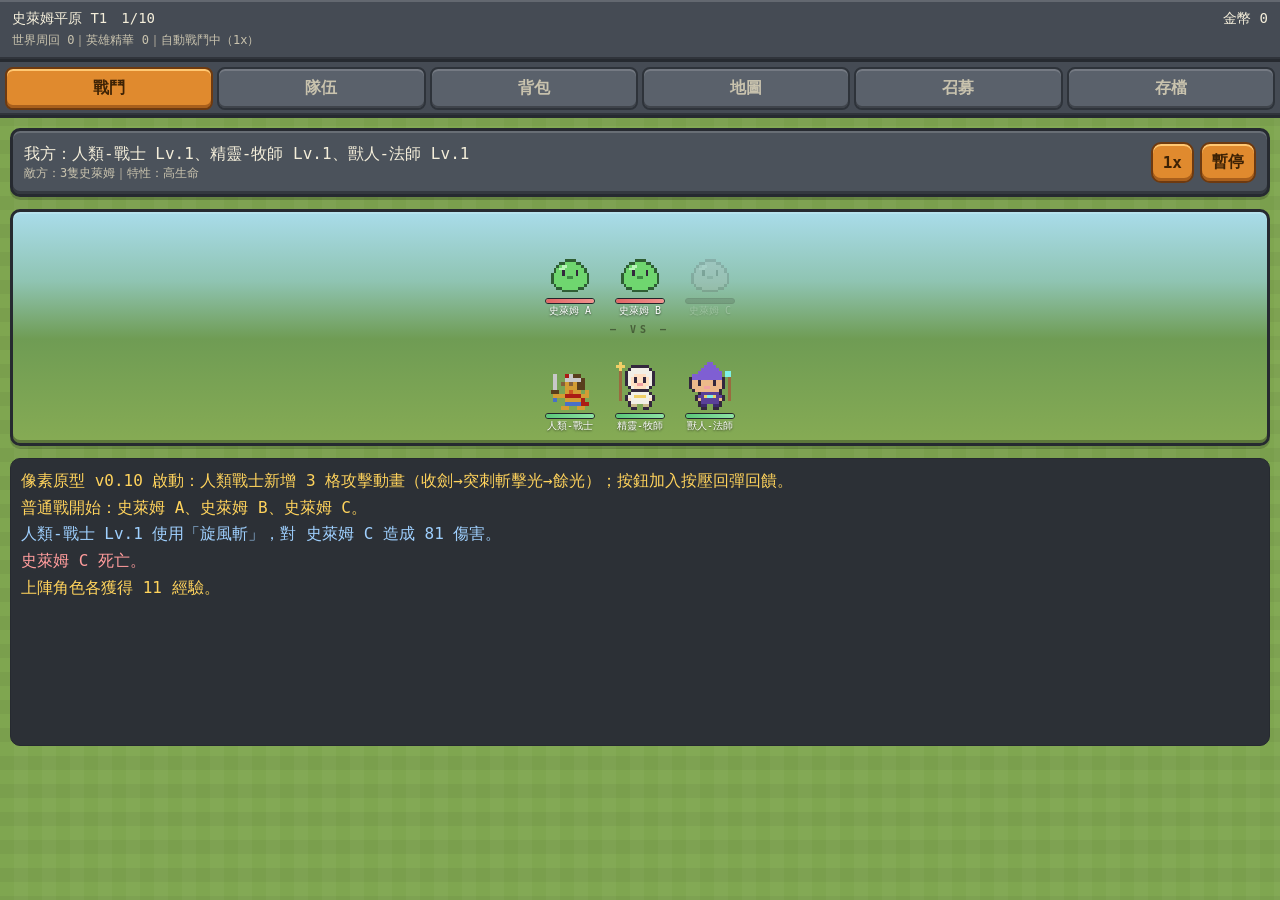
==== index.html @ 7ab7f091 "v0.10 人類戰士攻擊動畫影格＋按鈕按壓回彈回饋 - SPRITE_OVERRIDES 擴充為 {idle, atk[]} 多影格結構，fxAttack 依序播放攻擊影格後回站姿 - 手繪 3 格攻" ====
<!DOCTYPE html>
<html lang="zh-TW">
<head>
<meta charset="UTF-8" />
<meta name="viewport" content="width=device-width,initial-scale=1,viewport-fit=cover" />
<title>game00 全功能文字原型</title>
<style>
:root{
  --bg:#7fa650;--panel:#4b525b;--panel2:#2c3036;--line:#262a30;
  --text:#f4eeda;--muted:#c9c3ae;--accent:#ffd35c;--good:#8ee08a;
  --bad:#ff8a7a;--blue:#9fd0ff;--gold:#ffd35c;--purple:#d9a6ff;
  --bevel-hi:rgba(255,255,255,.16);--bevel-lo:rgba(0,0,0,.3);
}
*{box-sizing:border-box}
body{
  margin:0;color:var(--text);
  background:var(--bg);
  background-image:repeating-linear-gradient(0deg,transparent 0 14px,rgba(0,0,0,.04) 14px 28px),repeating-linear-gradient(90deg,transparent 0 14px,rgba(255,255,255,.03) 14px 28px);
  font-family:ui-monospace,SFMono-Regular,Menlo,Consolas,monospace;
  padding:env(safe-area-inset-top) 0 env(safe-area-inset-bottom);
}
button,select,input{font:inherit}
header{position:sticky;top:0;z-index:20;background:#454b54;border-bottom:3px solid var(--line);box-shadow:inset 0 2px 0 var(--bevel-hi),inset 0 -2px 0 var(--bevel-lo);padding:10px 12px}
.topline{display:flex;justify-content:space-between;gap:8px;font-size:14px}
.subline{font-size:12px;color:var(--muted);margin-top:4px}
nav{
  position:sticky;top:58px;z-index:19;display:grid;grid-template-columns:repeat(6,1fr);gap:4px;
  background:#454b54;border-bottom:3px solid var(--line);padding:5px;
  box-shadow:inset 0 -2px 0 var(--bevel-lo)
}
nav button{border:2px solid #2e333a;border-radius:8px;background:#5a616b;color:var(--muted);padding:9px 2px;font-weight:700;box-shadow:inset 0 2px 0 var(--bevel-hi),inset 0 -2px 0 var(--bevel-lo);transition:transform .22s cubic-bezier(.2,2.6,.4,1),box-shadow .22s cubic-bezier(.2,2.6,.4,1)}
nav button:active{transform:translateY(3px) scale(.97);box-shadow:inset 0 2px 0 rgba(0,0,0,.22);transition-duration:.05s}
nav button.active{background:#e08a2e;border-color:#6e3a10;color:#3d2205;box-shadow:inset 0 2px 0 #ffc873,inset 0 -3px 0 #a85f1c}
main{padding:10px}
.page{display:none}.page.active{display:block}
.panel{background:var(--panel);border:3px solid var(--line);box-shadow:inset 0 2px 0 var(--bevel-hi),inset 0 -3px 0 var(--bevel-lo),0 3px 0 rgba(0,0,0,.18);padding:11px;margin-bottom:12px}
.row{display:flex;justify-content:space-between;align-items:center;gap:8px}
.wrap{display:flex;gap:6px;flex-wrap:wrap}
.btn{background:#e08a2e;color:#3d2205;border:2px solid #6e3a10;padding:8px 10px;font-weight:700;box-shadow:inset 0 2px 0 #ffc873,inset 0 -3px 0 #a85f1c;transition:transform .22s cubic-bezier(.2,2.6,.4,1),box-shadow .22s cubic-bezier(.2,2.6,.4,1)}
.btn:active:not(:disabled){transform:translateY(3px) scale(.97);box-shadow:inset 0 2px 0 rgba(0,0,0,.22),inset 0 -1px 0 rgba(0,0,0,.1);transition-duration:.05s}
.btn.primary{background:#ffb545;border-color:#8a5410;color:#4a2a00;box-shadow:inset 0 2px 0 #ffe0a0,inset 0 -3px 0 #cf8a24}
.btn.danger{background:#c94a4a;border-color:#5e1414;color:#ffe8e0;box-shadow:inset 0 2px 0 #ea8a80,inset 0 -3px 0 #94302c}
.btn.primary:active:not(:disabled),.btn.danger:active:not(:disabled){box-shadow:inset 0 2px 0 rgba(0,0,0,.22),inset 0 -1px 0 rgba(0,0,0,.1)}
.btn:disabled{opacity:.45}
.small{font-size:12px;color:var(--muted)}
.name{font-weight:700}.accent{color:var(--accent)}.good{color:var(--good)}.bad{color:var(--bad)}
.blue{color:var(--blue)}.gold{color:var(--gold)}.purple{color:var(--purple)}
.card{padding:10px 0;border-bottom:2px solid #3a4048}.card:last-child{border-bottom:0}
.badge{display:inline-block;border:2px solid #6e7683;background:#3d434b;padding:2px 5px;margin:2px 3px 2px 0;font-size:11px}
.log{height:32vh;overflow:auto;white-space:pre-wrap;line-height:1.48;background:var(--panel2);border:1px solid var(--line);padding:10px}
.log div{margin:0 0 3px}
.log .damage{color:var(--bad)}.log .heal{color:var(--good)}.log .skill{color:var(--blue)}
.log .drop{color:var(--gold)}.log .system{color:var(--accent)}.log .death{color:#ff9c9c}
.hpbar{height:10px;background:#2c3036;border:2px solid var(--line);margin-top:4px}
.hpfill{height:100%;background:linear-gradient(#8ee08a,#54b158)}
.grid2{display:grid;grid-template-columns:1fr 1fr;gap:8px}
.grid3{display:grid;grid-template-columns:repeat(3,1fr);gap:7px}
select,input{width:100%;background:#2c3036;color:var(--text);border:2px solid var(--line);box-shadow:inset 0 2px 0 rgba(0,0,0,.3);padding:8px}
hr{border:0;border-top:1px solid var(--line)}
summary{cursor:pointer;color:var(--accent)}
.panel,.btn,select,input,.log,textarea{border-radius:10px}
.badge{border-radius:6px}
.hpbar,.hpfill{border-radius:3px}
.pix{image-rendering:pixelated;vertical-align:middle}
.cardrow{display:flex;align-items:center;gap:10px}
.cardrow>.grow{flex:1;min-width:0}
.scene{background:linear-gradient(#a9dcea 0%,#8fc4b2 30%,#6f9c54 55%,#86ab54 100%);padding:14px 6px 10px}
.scene-row{display:flex;justify-content:center;align-items:flex-end;gap:8px;min-height:92px;flex-wrap:wrap}
.scene-vs{text-align:center;color:#48603a;font-size:10px;margin:6px 0;letter-spacing:4px;font-weight:700}
.unit{position:relative;text-align:center;width:62px}
.unit .ubox{display:inline-block}
.unit.dead{opacity:.22;filter:grayscale(1)}
.unit.atk .ubox{animation:lungeUp .32s}
.unit.enemy.atk .ubox{animation:lungeDown .32s}
.unit.hit .ubox{animation:shake .3s}
@keyframes lungeUp{30%{transform:translateY(-9px) scale(1.07)}}
@keyframes lungeDown{30%{transform:translateY(9px) scale(1.07)}}
@keyframes shake{20%{transform:translateX(-4px)}40%{transform:translateX(4px)}60%{transform:translateX(-3px)}80%{transform:translateX(2px)}}
.unit .uhp{height:6px;background:#2c3036cc;border:1px solid #22252b;border-radius:3px;margin:3px 6px 0;overflow:hidden}
.unit .uhpfill{height:100%;background:linear-gradient(90deg,#5bc77a,#8fe3a5);transition:width .2s}
.unit.enemy .uhpfill{background:linear-gradient(90deg,#e06666,#f0938f)}
.unit .uname{font-size:10px;color:#fff;text-shadow:0 1px 2px rgba(0,0,0,.6);white-space:nowrap;overflow:hidden;text-overflow:ellipsis}
.dmg{position:absolute;left:50%;top:0;transform:translateX(-50%);font-weight:700;font-size:13px;pointer-events:none;animation:rise .7s forwards;text-shadow:0 1px 2px #000;z-index:5}
.dmg.hurt{color:#ff9c9c}.dmg.crit{color:#ffd166;font-size:16px}.dmg.heal{color:#8fe3a5}
@keyframes rise{to{transform:translate(-50%,-24px);opacity:0}}
.equipwrap{display:flex;gap:12px;align-items:flex-start;flex-wrap:wrap;margin-top:8px}
.equipwrap>.grow{flex:1;min-width:180px}
.bodymap{display:block}
.bm-part{cursor:pointer}
.bm-part circle,.bm-part rect{fill:#3d434b;stroke:#7d8591;stroke-width:2}
.bm-part.filled circle,.bm-part.filled rect{fill:#7a5a20;stroke:#cf8a24}
.bm-part.sel circle,.bm-part.sel rect{stroke:var(--accent);stroke-width:3;fill:#8a6a24}
.bodymap text{fill:var(--text);font-size:10px;text-anchor:middle;pointer-events:none}
.bm-part.sel text{fill:#fff}
.slotrow{display:flex;align-items:center;gap:8px;padding:6px 8px;border:2px solid #3a4048;background:#3d434b;border-radius:8px;margin-bottom:5px;cursor:pointer}
.slotrow.sel{border-color:var(--accent);background:#55503a}
.slotrow .grow{flex:1;min-width:0;overflow:hidden;text-overflow:ellipsis;white-space:nowrap}
.slotrow .btn{padding:4px 8px;font-size:12px}
@media(max-width:600px){nav{grid-template-columns:repeat(3,1fr);top:58px}.grid3{grid-template-columns:1fr}}
</style>
</head>
<body>
<header>
  <div class="topline">
    <div><span id="mapName">史萊姆平原</span> T<span id="tier">1</span>　<span id="stage">1</span>/10</div>
    <div>金幣 <span id="gold">0</span></div>
  </div>
  <div class="subline">
    世界周回 <span id="worldClear">0</span>｜英雄精華 <span id="essence">0</span>｜<span id="statusLine">自動戰鬥中</span>
  </div>
</header>

<nav>
  <button class="active" data-page="battle">戰鬥</button>
  <button data-page="party">隊伍</button>
  <button data-page="bag">背包</button>
  <button data-page="maps">地圖</button>
  <button data-page="summon">召募</button>
  <button data-page="save">存檔</button>
</nav>

<main>
<section class="page active" id="battle">
  <div class="panel">
    <div class="row">
      <div>
        <div>我方：<span id="partySummary"></span></div>
        <div class="small">敵方：<span id="enemySummary"></span></div>
      </div>
      <div class="wrap">
        <button id="speedBtn" class="btn">1x</button>
        <button id="toggleBtn" class="btn">暫停</button>
      </div>
    </div>
  </div>
  <div class="panel scene" id="battleScene">
    <div class="scene-row" id="enemyRow"></div>
    <div class="scene-vs">— VS —</div>
    <div class="scene-row" id="allyRow"></div>
  </div>
  <div class="log" id="battleLog"></div>
</section>

<section class="page" id="party">
  <div class="panel">
    <div class="row"><strong>上陣隊伍</strong><span class="small">欄位 <span id="partySlots"></span></span></div>
    <div id="partyList"></div>
    <div id="equipPanel"></div>
    <div id="resonanceBox" class="small"></div>
    <div id="heroSlotBox" class="card small"></div>
  </div>
  <div class="panel">
    <strong>已擁有角色</strong>
    <div id="rosterList"></div>
  </div>
</section>

<section class="page" id="bag">
  <div class="panel">
    <div class="row"><strong>裝備背包</strong><span class="small"><span id="bagCount"></span> 件</span></div>
    <div class="small">裝備部位：頭、身、腳、主手、副手。套裝只取目前最高的 2／3／5 件效果。</div>
    <div id="bagList"></div>
  </div>
</section>

<section class="page" id="maps">
  <div class="panel">
    <strong>地圖</strong>
    <div id="mapList"></div>
  </div>
</section>

<section class="page" id="summon">
  <div class="panel">
    <strong>隨機召募</strong>
    <p class="small">每次 100 金幣。重複角色分解為英雄精華 1。</p>
    <div class="wrap">
      <button id="summonBtn" class="btn primary">召募 1 次（100）</button>
      <button id="summon10Btn" class="btn primary">召募 10 次（900）</button>
    </div>
    <hr>
    <div class="small">英雄精華 <span id="essenceCount">0</span>／每 20 精華可指定換取 1 名尚未擁有的隨機角色。</div>
    <button id="essenceBtn" class="btn" style="margin-top:6px">精華交換（20 精華）</button>
    <div id="summonResult" style="margin-top:10px"></div>
  </div>
</section>

<section class="page" id="save">
  <div class="panel">
    <strong>存檔管理</strong>
    <p class="small">自動存於瀏覽器 localStorage。也可以匯出成文字備份。</p>
    <div class="wrap">
      <button id="exportBtn" class="btn">匯出存檔</button>
      <button id="importBtn" class="btn">匯入存檔</button>
      <button id="resetBtn" class="btn danger">重置存檔</button>
    </div>
    <textarea id="saveText" style="margin-top:10px;width:100%;height:180px;background:#090b0c;color:#ddd;border:1px solid #555"></textarea>
  </div>
  <details class="panel">
    <summary>查看內嵌資料 JSON</summary>
    <pre id="dataPreview" style="white-space:pre-wrap;font-size:11px"></pre>
  </details>
</section>
</main>

<script id="game-data" type="application/json">
{
  "races": [
    {
      "id": "human",
      "name": "人類",
      "resonance": {
        "2": "全隊攻擊與生命 +5%",
        "3": "全隊攻擊與生命 +10%",
        "5": "全隊攻擊與生命 +20%"
      }
    },
    {
      "id": "demon",
      "name": "魔族",
      "resonance": {
        "2": "技能傷害 +15%",
        "3": "對生命低於50%的敵人傷害 +25%",
        "5": "技能暴擊率 +20%、技能暴擊傷害 +50%"
      }
    },
    {
      "id": "elf",
      "name": "精靈",
      "resonance": {
        "2": "全隊攻速 +8%",
        "3": "全隊攻速 +15%",
        "5": "全隊攻速 +25%，每第4次普攻追加一次攻擊"
      }
    },
    {
      "id": "angel",
      "name": "天使",
      "resonance": {
        "2": "受到治療效果 +20%",
        "3": "每15秒恢復全隊5%生命",
        "5": "每30秒獲得最大生命15%的護盾"
      }
    },
    {
      "id": "beastkin",
      "name": "獸人",
      "resonance": {
        "2": "全隊暴擊率 +6%",
        "3": "全隊暴擊率 +10%、暴擊傷害 +20%",
        "5": "擊殺後全隊攻擊 +25%，持續8秒"
      }
    },
    {
      "id": "undead",
      "name": "不死",
      "resonance": {
        "2": "擊殺敵人恢復5%生命",
        "3": "每場首次死亡有30%機率復活",
        "5": "全隊首次死亡必定以30%生命復活"
      }
    }
  ],
  "jobs": [
    {
      "id": "warrior",
      "name": "戰士",
      "hp": 520,
      "atk": 46,
      "def": 20,
      "speed": 1.0,
      "passive": "每損失10%生命，造成傷害提高3%",
      "cdSkill": "旋風斬",
      "trigger": "受擊5次",
      "triggerSkill": "裂地重擊"
    },
    {
      "id": "paladin",
      "name": "聖騎士",
      "hp": 650,
      "atk": 34,
      "def": 30,
      "speed": 0.85,
      "passive": "受到攻擊時10%機率獲得最大生命5%的護盾",
      "cdSkill": "神聖護盾",
      "trigger": "受擊6次",
      "triggerSkill": "神聖挑釁"
    },
    {
      "id": "priest",
      "name": "牧師",
      "hp": 360,
      "atk": 36,
      "def": 12,
      "speed": 0.9,
      "passive": "治療效果提高20%",
      "cdSkill": "治癒術",
      "trigger": "累積治療達自身攻擊1000%",
      "triggerSkill": "神聖祈禱"
    },
    {
      "id": "mage",
      "name": "法師",
      "hp": 320,
      "atk": 58,
      "def": 8,
      "speed": 0.95,
      "passive": "技能冷卻速度提高15%",
      "cdSkill": "火球術",
      "trigger": "施放3次技能",
      "triggerSkill": "暴風雪"
    },
    {
      "id": "rogue",
      "name": "盜賊",
      "hp": 350,
      "atk": 54,
      "def": 11,
      "speed": 1.35,
      "passive": "暴擊率提高10%",
      "cdSkill": "毒刃",
      "trigger": "暴擊2次",
      "triggerSkill": "背刺"
    },
    {
      "id": "hunter",
      "name": "獵人",
      "hp": 380,
      "atk": 50,
      "def": 13,
      "speed": 1.2,
      "passive": "對生命高於80%的敵人增傷15%",
      "cdSkill": "三重射擊",
      "trigger": "普攻4次",
      "triggerSkill": "狙擊"
    },
    {
      "id": "warlock",
      "name": "術士",
      "hp": 390,
      "atk": 52,
      "def": 10,
      "speed": 0.9,
      "passive": "技能傷害的5%轉為生命",
      "cdSkill": "腐化",
      "trigger": "持續傷害累積達800%攻擊",
      "triggerSkill": "惡魔召喚"
    }
  ],
  "maps": [
    {
      "id": "slime",
      "name": "史萊姆平原",
      "normal": "史萊姆",
      "elite": "巨大史萊姆",
      "boss": "史萊姆王",
      "trait": "高生命",
      "set": "史萊姆",
      "setRole": "生存"
    },
    {
      "id": "goblin",
      "name": "哥布林營地",
      "normal": "哥布林",
      "elite": "哥布林勇士",
      "boss": "哥布林王",
      "trait": "高攻速",
      "set": "哥布林",
      "setRole": "攻速"
    },
    {
      "id": "wolf",
      "name": "狼嚎森林",
      "normal": "森林狼",
      "elite": "銀背巨狼",
      "boss": "芬里爾",
      "trait": "高暴擊",
      "set": "狼牙",
      "setRole": "暴擊"
    },
    {
      "id": "spider",
      "name": "黑蛛巢穴",
      "normal": "毒蛛",
      "elite": "劇毒母蛛",
      "boss": "蜘蛛女王",
      "trait": "中毒",
      "set": "毒蛛",
      "setRole": "持續傷害"
    },
    {
      "id": "gargoyle",
      "name": "石像鬼城塞",
      "normal": "石像鬼",
      "elite": "鐵翼石像鬼",
      "boss": "巨像守衛",
      "trait": "高防禦與護盾",
      "set": "破城",
      "setRole": "穿透"
    },
    {
      "id": "grave",
      "name": "骸骨墓園",
      "normal": "骷髏兵",
      "elite": "死亡騎士",
      "boss": "巫妖王",
      "trait": "復活",
      "set": "亡者",
      "setRole": "吸血續航"
    },
    {
      "id": "frost",
      "name": "冰封雪原",
      "normal": "冰元素",
      "elite": "冰霜守衛",
      "boss": "冰霜巨龍",
      "trait": "緩速",
      "set": "冰霜",
      "setRole": "控制增傷"
    },
    {
      "id": "volcano",
      "name": "熔岩火山",
      "normal": "火元素",
      "elite": "熔岩巨人",
      "boss": "炎魔",
      "trait": "燃燒",
      "set": "熔岩",
      "setRole": "技能爆發"
    },
    {
      "id": "abyss",
      "name": "惡魔深淵",
      "normal": "惡魔士兵",
      "elite": "深淵騎士",
      "boss": "巴洛格",
      "trait": "殘血狂暴",
      "set": "深淵",
      "setRole": "低血爆發"
    },
    {
      "id": "castle",
      "name": "魔王城",
      "normal": "魔王親衛",
      "elite": "魔將軍",
      "boss": "魔王",
      "trait": "綜合能力",
      "set": "魔王",
      "setRole": "泛用"
    }
  ],
  "sets": {
    "史萊姆": {
      "2": "生命 +15%",
      "3": "每秒恢復1%生命",
      "5": "生命低於40%時每場立即恢復25%一次"
    },
    "哥布林": {
      "2": "攻速 +10%",
      "3": "普攻15%機率追加一次攻擊",
      "5": "追加攻擊傷害提高至100%"
    },
    "狼牙": {
      "2": "暴擊率 +10%",
      "3": "暴擊傷害 +30%",
      "5": "暴擊後追加一次50%傷害攻擊"
    },
    "毒蛛": {
      "2": "持續傷害 +20%",
      "3": "持續時間 +50%",
      "5": "持續傷害可暴擊"
    },
    "破城": {
      "2": "穿透 +15%",
      "3": "對護盾增傷 +30%",
      "5": "無視敵人25%防禦"
    },
    "亡者": {
      "2": "吸血 +8%",
      "3": "擊殺恢復10%生命",
      "5": "每場首次死亡以30%生命復活"
    },
    "冰霜": {
      "2": "技能附加緩速",
      "3": "對緩速敵人增傷20%",
      "5": "控制時間 +50%"
    },
    "熔岩": {
      "2": "技能傷害 +15%",
      "3": "技能暴擊率 +15%",
      "5": "技能暴擊傷害 +50%"
    },
    "深淵": {
      "2": "生命低於50%傷害 +15%",
      "3": "生命越低攻速越高",
      "5": "生命低於30%傷害 +45%"
    },
    "魔王": {
      "2": "全能力 +8%",
      "3": "技能冷卻 -10%",
      "5": "終結技能傷害 +35%"
    }
  }
}
</script>

<script>
/* ===== 像素角色圖（克魯賽德戰記風格 Q 版） ===== */
const PIXELS={
racePalettes:{
  human:{S:"#f5cfa7",H:"#8a5a33"},
  demon:{S:"#d9b8f0",H:"#4a3566"},
  elf:{S:"#ffe0c2",H:"#f5e08a"},
  angel:{S:"#ffe6cf",H:"#fff2cf"},
  beastkin:{S:"#edb98a",H:"#e07f3f"},
  undead:{S:"#b8ccb0",H:"#7a8a9a"}
},
heroes:{
warrior:{palette:{O:"#33283d",E:"#33283d",X:"#f2a2a2",A:"#e05555",B:"#8a93a6",C:"#f0cf67",W:"#cfd6e0",G:"#8a5a33"},grid:[
"..............W.",
".....OOOOOO...W.",
"...OOHHHHHHOO.W.",
"..OHHHHHHHHHHOW.",
"..OHAAAAAAAAHOW.",
".OHSSSSSSSSSSOW.",
".OSESSSSSSSESOW.",
".OSESSSSSSSESOW.",
".OSSSSXXSSSSSOG.",
"..OSSSSSSSSSO.G.",
"....OBBBBBBO....",
"...OBBCCCCBBO...",
"...OSBBBBBBSO...",
"....OBBBBBBO....",
"....OAA..AAO....",
".....OO..OO....."]},
paladin:{palette:{O:"#33283d",E:"#33283d",X:"#f2a2a2",A:"#9fb8f2",B:"#5e77b8",C:"#f0cf67",W:"#dde3ee",G:"#f0cf67"},grid:[
"................",
".....OOOOOO.....",
"....OWWWWWWO....",
"...OWWWWWWWWO...",
"...OWCWWWWCWO...",
"..OWWWWWWWWWWO..",
"..OWSESSSSESWO..",
"..OWSESSSSESWO..",
"...OWSSXXSSWO...",
".G..OOOOOOOO....",
"GGG.OAAAAAAO....",
".G.OAACCCCAAO...",
".G.OSAAAAAASO...",
"....OAAAAAAO....",
"....OBB..BBO....",
".....OO..OO....."]},
priest:{palette:{O:"#33283d",E:"#33283d",X:"#f2a2a2",A:"#f2f0e6",B:"#c9b98a",C:"#f0cf67",G:"#f0cf67",k:"#9a6b3f"},grid:[
".G..............",
"GGG..OOOOOO.....",
".G..OAAAAAAO....",
".k.OAAAAAAAAO...",
".k.OAASSSSAAO...",
".k.OASESSESAO...",
".k.OASESSESAO...",
".k.OASSXXSSAO...",
".k..OASSSSAO....",
".k...OOOOOO.....",
".k..OAAAAAAO....",
".k.OAACGGCAAO...",
".k.OSAAAAAASO...",
"....OAAAAAAO....",
"....OBB..BBO....",
".....OO..OO....."]},
mage:{palette:{O:"#33283d",E:"#33283d",X:"#f2a2a2",P:"#7f5fd3",M:"#7ff0e8",A:"#5a4098",B:"#3d2b6b",C:"#f0cf67",k:"#9a6b3f"},grid:[
".......PP.......",
"......PPPP......",
".....PPPPPP.....",
"....PPPPPPPP.MM.",
"..PPPPPPPPPP.MM.",
".OPPPPPPPPPPO.k.",
".OSSESSSSESSO.k.",
".OSSESSSSESSO.k.",
".OSSSSXXSSSSO.k.",
"..OSSSSSSSSO..k.",
"....OAAAAAAO..k.",
"...OAACMMCAAO.k.",
"...OSAAAAAASO.k.",
"....OAAAAAAO....",
"....OBB..BBO....",
".....OO..OO....."]},
rogue:{palette:{O:"#33283d",E:"#33283d",A:"#4a5568",B:"#2f3542",C:"#c23b4e",W:"#cfd6e0",G:"#8a5a33"},grid:[
"................",
".....OOOOOO.....",
"....OAAAAAAO....",
"...OAAAAAAAAO...",
"..OAAAAAAAAAAO..",
"..OASSSSSSSSAO..",
"..OASESSSSESAO..",
"..OASESSSSESAO..",
"..OACCCCCCCCAO..",
"...OCCCCCCCCO...",
"....OBBBBBBO..W.",
"...OBBCCCCBBO.W.",
"...OSBBBBBBSO.G.",
"....OBBBBBBO....",
"....OAA..AAO....",
".....OO..OO....."]},
hunter:{palette:{O:"#33283d",E:"#33283d",X:"#f2a2a2",A:"#4f9e58",B:"#7a5b3a",C:"#f0cf67",F:"#e05555",w:"#8a5a33"},grid:[
"..........FF....",
".....OOOOOF.....",
"....OAAAAAAO....",
"...OAAAAAAAAO...",
"..OAAAAAAAAAAOw.",
"..OSSSSSSSSSSO.w",
"..OSESSSSSSESO.w",
"..OSESSSSSSESO.w",
"..OSSSSXXSSSSO.w",
"...OSSSSSSSSO..w",
"....OBBBBBBO..w.",
"...OBBCCCCBBO.w.",
"...OSBBBBBBSO...",
"....OBBBBBBO....",
"....OAA..AAO....",
".....OO..OO....."]},
warlock:{palette:{O:"#33283d",E:"#33283d",X:"#d8c9a8",A:"#3d2b52",B:"#2b1d3d",C:"#f0cf67",F:"#c07df0",k:"#9a6b3f",u:"#f2a2a2"},grid:[
"..X..........X..",
"..XX.OOOOOOXX...",
"...XOHHHHHHOX...",
"...OHHHHHHHHO...",
"..OHHSSSSSSHHO..",
"..OHSESSSSESHO..",
"..OHSESSSSESHO..",
"..OHSSSuuSSSHO..",
"...OSSSSSSSSO.F.",
"....OOOOOOOO.FFF",
"....OAAAAAAO..F.",
"...OAACFFCAAO.k.",
"...OSAAAAAASO.k.",
"....OAAAAAAO..k.",
"....OBB..BBO....",
".....OO..OO....."]}
},
enemies:{
slime:{palette:{O:"#2e5e33",G:"#6fd66f",L:"#b8f5b8",E:"#33283d",X:"#3d8a44"},grid:[
"................",
"................",
"................",
"......OOOO......",
"....OOGGGGOO....",
"...OGLLGGGGGO...",
"..OGLLGGGGGGGO..",
"..OGGEGGGGEGGO..",
".OGGGEGGGGEGGGO.",
".OGGGGGXXGGGGGO.",
".OGGGGGGGGGGGGO.",
".OGGGGGGGGGGGGO.",
"..OGGGGGGGGGGO..",
"...OOGGGGGGOO...",
".....OOOOOO.....",
"................"]},
goblin:{palette:{O:"#2e4e1e",G:"#7cc24e",E:"#33283d",W:"#f2f0e6",B:"#8a5a33"},grid:[
"................",
"......OOOO......",
".....OGGGGO.....",
"....OGGGGGGO....",
".OO.OGGGGGGO.OO.",
"OGGOGGGGGGGGOGGO",
"OGGGGGGGGGGGGGGO",
".OOGGEGGGGEGGOO.",
"...OGEGGGGEGO...",
"...OGGGWWGGGO...",
"....OGGGGGGO....",
".....OOOOOO.....",
"....OBBBBBBO....",
"...OGBBBBBBGO...",
"....OBB..BBO....",
".....OO..OO....."]},
wolf:{palette:{O:"#3a3f4a",G:"#9aa5b5",W:"#e8ecf2",E:"#33283d",N:"#2b2233"},grid:[
"................",
"..OO........OO..",
".OGGO......OGGO.",
".OGGGOOOOOOGGGO.",
".OGGGGGGGGGGGGO.",
"..OGGGGGGGGGGO..",
"..OGEGGGGGGEGO..",
"..OGEGGGGGGEGO..",
"..OGGGWWWWGGGO..",
"...OGGWNNWGGO...",
"...OGGWWWWGGO...",
"....OOOOOOOO....",
"....OGGGGGGO....",
"...OGGGGGGGGO...",
"....OG.OO.GO....",
"....OO....OO...."]},
spider:{palette:{O:"#3d2452",P:"#8a4fb0",E:"#f0cf67",X:"#5e3380",L:"#4a2f5e"},grid:[
"................",
"................",
".L..L......L..L.",
"..L..L....L..L..",
"...L..OOOO..L...",
"....LOPPPPOL....",
"...OPPPPPPPPO...",
"..OPPEPPPPEPPO..",
"..OPPEPPPPEPPO..",
".LOPPPPXXPPPPOL.",
"L.OPPPPPPPPPPO.L",
"..OPPPPPPPPPPO..",
"...OPPPPPPPPO...",
"....OOOOOOOO....",
"................",
"................"]},
gargoyle:{palette:{O:"#33283d",G:"#8d9299",W:"#6b7078",E:"#ff6b6b",X:"#d8c9a8",F:"#e8ecf2"},grid:[
"................",
".WW..........WW.",
".WWW........WWW.",
"..WWW.OOOO.WWW..",
"..WWWOGGGGOWWW..",
"...WOGGGGGGOW...",
"...OGXGGGGXGO...",
"...OGEGGGGEGO...",
"...OGGGGGGGGO...",
"....OGGFFGGO....",
".....OOOOOO.....",
"....OGGGGGGO....",
"...OGGGGGGGGO...",
"....OGGGGGGO....",
"....OG.GG.GO....",
"....OO....OO...."]},
skeleton:{palette:{O:"#33283d",W:"#e8e4d8",E:"#2b2233",T:"#b8b4a8"},grid:[
"................",
".....OOOOOO.....",
"....OWWWWWWO....",
"...OWWWWWWWWO...",
"...OWWWWWWWWO...",
"...OWEWWWWEWO...",
"...OWEWWWWEWO...",
"....OWWWWWWO....",
"....OWTTTTWO....",
".....OOOOOO.....",
"....OWWWWWWO....",
"...OWWTWWTWWO...",
"...O.OWWWWO.O...",
"....OWWWWWWO....",
"....OWW..WWO....",
".....OO..OO....."]},
ice:{palette:{C:"#8fd8f0",I:"#ffffff",E:"#23557e",X:"#5fb8dd"},grid:[
".......C........",
"......CCC.......",
".....CCCCC......",
"....CCICCICC....",
"...CCCCCCCCC....",
"..CCCECCCCECC...",
"..CCCECCCCECC...",
".CCCCCCXXCCCCC..",
".CCCCCCCCCCCCC..",
".CCICCCCCCCCIC..",
"..CCCCCCCCCCC...",
"..CCCCCCCCCCC...",
"...CCCCCCCCC....",
"....CCCCCCC.....",
".....CCCCC......",
"................"]},
fire:{palette:{F:"#ff8c42",Y:"#ffd166",E:"#a83232",X:"#ff5f2e"},grid:[
".......F........",
"......FF.....F..",
"..F...FFF...FF..",
"..FF.FFFFF..FF..",
"..FFFFFFFFFFFF..",
"...FFYYYYYYFF...",
"..FFYYYYYYYYFF..",
"..FFYEYYYYEYFF..",
"..FYYEYYYYEYYF..",
"..FYYYYXXYYYYF..",
"..FFYYYYYYYYFF..",
"...FFYYYYYYFF...",
"....FFYYYYFF....",
".....FFFFFF.....",
"................",
"................"]},
demon:{palette:{O:"#3d1f1f",R:"#d84a4a",X:"#e8d44f",Y:"#ffd91f",W:"#f2f0e6",B:"#5e2a2a"},grid:[
"..X..........X..",
"..XX.OOOOOO.XX..",
"...XORRRRRROX...",
"...ORRRRRRRRO...",
"..ORRRRRRRRRRO..",
"..ORYRRRRRRYRO..",
"..ORYRRRRRRYRO..",
"..ORRRRWWRRRRO..",
"...ORRRRRRRRO...",
"....OOOOOOOO....",
"....ORRRRRRO....",
"...ORRBBBBRRO...",
"...O.ORRRRO.O...",
"....ORRRRRRO....",
"....ORR..RRO....",
".....OO..OO....."]},
darklord:{palette:{O:"#1f1830",P:"#4a3566",E:"#ff5f8f",G:"#f0cf67",A:"#2f2440",C:"#c23b4e"},grid:[
"....G.G..G.G....",
"....GGGGGGGG....",
"....OPPPPPPO....",
"...OPPPPPPPPO...",
"..OPPPPPPPPPPO..",
"..OPEPPPPPPEPO..",
"..OPEPPPPPPEPO..",
"..OPPPPPPPPPPO..",
"...OPPPPPPPPO...",
"....OOOOOOOO....",
"....OAAAAAAO....",
"...OAAGCCGAAO...",
"...O.OAAAAO.O...",
"....OAAAAAAO....",
"....OAA..AAO....",
".....OO..OO....."]}
}
};
const ENEMY_SPRITE={slime:"slime",goblin:"goblin",wolf:"wolf",spider:"spider",gargoyle:"gargoyle",grave:"skeleton",frost:"ice",volcano:"fire",abyss:"demon",castle:"darklord"};
/* 48×48 手繪原圖（由 art/ 資料夾的 PNG 轉入），優先於程式繪製的 16×16 網格。
   idle 為站姿；atk 為攻擊影格，fxAttack 時依序播放後回到 idle。 */
const SPRITE_OVERRIDES={
human_warrior:{
idle:"[data-uri]",
atk:[
"[data-uri]",
"[data-uri]",
"[data-uri]"
]}
};
const spriteCache={};
function spriteURL(kind,key){
  if(kind==="char"&&SPRITE_OVERRIDES[key])return SPRITE_OVERRIDES[key].idle;
  const cacheKey=kind+":"+key;
  if(spriteCache[cacheKey])return spriteCache[cacheKey];
  let grid,pal;
  if(kind==="char"){
    const [race,job]=key.split("_"),spr=PIXELS.heroes[job];
    if(!spr)return "";
    grid=spr.grid;pal={...spr.palette,...(PIXELS.racePalettes[race]||{})};
  }else{
    const spr=PIXELS.enemies[ENEMY_SPRITE[key]]||PIXELS.enemies.slime;
    grid=spr.grid;pal=spr.palette;
  }
  const cv=document.createElement("canvas");cv.width=16;cv.height=16;
  const ctx=cv.getContext("2d");
  grid.forEach((row,y)=>{for(let x=0;x<row.length;x++){const ch=row[x];if(ch===".")continue;ctx.fillStyle=pal[ch]||"#f0f";ctx.fillRect(x,y,1,1)}});
  return spriteCache[cacheKey]=cv.toDataURL();
}
function spriteImg(kind,key,size=48){return `<img class="pix" src="${spriteURL(kind,key)}" width="${size}" height="${size}" alt="">`}
</script>

<script>
const DATA=JSON.parse(document.getElementById("game-data").textContent);
const SAVE_KEY="game00-full-save";
const SAVE_VERSION=6;
const SLOTS={head:"頭",body:"身",feet:"腳",main:"主手",off:"副手"};
const SLOT_FULL={head:"頭",body:"身體",feet:"腳部",main:"主手",off:"副手"};
const SLOT_ORDER={head:0,body:1,feet:2,main:3,off:4};
const JOB=Object.fromEntries(DATA.jobs.map(x=>[x.id,x]));
const RACE=Object.fromEntries(DATA.races.map(x=>[x.id,x]));
const MAP=Object.fromEntries(DATA.maps.map(x=>[x.id,x]));
const allCharacters=[];
for(const race of DATA.races)for(const job of DATA.jobs){
  allCharacters.push({id:`${race.id}_${job.id}`,race:race.id,job:job.id});
}
const defaultState={
  version:SAVE_VERSION,gold:300,essence:0,worldClear:0,unlockedMaps:1,currentMap:"slime",stage:1,
  tiers:Object.fromEntries(DATA.maps.map(m=>[m.id,1])),running:true,speed:1,
  owned:["human_warrior","elf_priest","beastkin_mage"],party:["human_warrior","elf_priest","beastkin_mage"],
  progress:{human_warrior:{level:1,exp:0},elf_priest:{level:1,exp:0},beastkin_mage:{level:1,exp:0}},
  inventory:[],equipped:{},battle:null,heroSlot:null
};
let state=loadState(),timer=null;
function clone(x){return JSON.parse(JSON.stringify(x))}
function validCharacterId(id){return allCharacters.some(c=>c.id===id)}
function migrateCharacterId(id){
  if(validCharacterId(id))return id;
  if(typeof id!=="string")return null;
  const parts=id.split("_");
  const candidate=parts.slice(0,2).join("_");
  return validCharacterId(candidate)?candidate:null;
}
function loadState(){
  try{
    const raw=JSON.parse(localStorage.getItem(SAVE_KEY)||"{}");
    const merged={...clone(defaultState),...raw,version:SAVE_VERSION,battle:null};
    merged.owned=[...new Set((Array.isArray(raw.owned)?raw.owned:defaultState.owned).map(migrateCharacterId).filter(Boolean))];
    if(!merged.owned.length)merged.owned=clone(defaultState.owned);
    merged.party=[...new Set((Array.isArray(raw.party)?raw.party:defaultState.party).map(migrateCharacterId).filter(id=>id&&merged.owned.includes(id)))];
    if(!merged.party.length)merged.party=merged.owned.slice(0,3);
    merged.inventory=Array.isArray(raw.inventory)?raw.inventory:[];
    merged.tiers={...clone(defaultState.tiers),...(raw.tiers||{})};
    merged.equipped={};
    if(raw.equipped&&typeof raw.equipped==="object"){
      for(const [oldId,eq] of Object.entries(raw.equipped)){
        const id=migrateCharacterId(oldId);if(!id||!eq||typeof eq!=="object")continue;
        merged.equipped[id]={...(merged.equipped[id]||{}),...eq};
      }
    }
    merged.progress={};
    if(raw.progress&&typeof raw.progress==="object"){
      for(const [oldId,p] of Object.entries(raw.progress)){
        const id=migrateCharacterId(oldId);if(!id)continue;
        const old=merged.progress[id]||{level:1,exp:0};
        merged.progress[id]={level:Math.max(old.level,Number(p.level)||1),exp:Math.max(old.exp,Number(p.exp)||0)};
      }
    }
    for(const id of merged.owned)merged.progress[id]||={level:1,exp:0};
    merged.stage=Math.min(10,Math.max(1,Number(raw.stage)||1));
    merged.worldClear=Math.max(0,Number(raw.worldClear)||0);
    merged.unlockedMaps=Math.min(DATA.maps.length,Math.max(1,Number(raw.unlockedMaps)||1));
    merged.currentMap=MAP[raw.currentMap]?raw.currentMap:"slime";
    merged.speed=[1,2,5].includes(raw.speed)?raw.speed:1;
    merged.running=raw.running!==false;
    merged.gold=Math.max(0,Number(raw.gold)||0);merged.essence=Math.max(0,Number(raw.essence)||0);
    return merged;
  }catch(err){console.warn("存檔遷移失敗，使用預設存檔。",err);return clone(defaultState)}
}
function saveState(){state.version=SAVE_VERSION;const copy={...state,battle:null};localStorage.setItem(SAVE_KEY,JSON.stringify(copy))}
function getChar(id){return allCharacters.find(c=>c.id===id)}
function label(c){return c?`${RACE[c.race].name}-${JOB[c.job].name}`:"未知角色"}
function progressOf(id){state.progress[id]||={level:1,exp:0};return state.progress[id]}
function expNeeded(level){return 45+level*30}
function addLog(text,cls=""){const el=document.getElementById("battleLog"),d=document.createElement("div");d.textContent=text;d.className=cls;el.appendChild(d);while(el.children.length>220)el.removeChild(el.firstChild);el.scrollTop=el.scrollHeight}
function rand(arr){return arr[Math.floor(Math.random()*arr.length)]}
function partySlots(){return state.worldClear>=2?5:state.worldClear>=1?4:3}
function heroSlotUnlocked(){return state.worldClear>=3}
function findWearer(itemId){for(const [cid,eq] of Object.entries(state.equipped))for(const eid of Object.values(eq||{}))if(eid===itemId)return cid;return null}
function equippedItems(cid,overrideItem=null){
  const eq=state.equipped[cid]||{},items=[];
  for(const [slot,id] of Object.entries(eq)){
    if(overrideItem&&slot===overrideItem.slot)continue;
    const item=state.inventory.find(i=>i.id===id);if(item)items.push(item);
  }
  if(overrideItem)items.push(overrideItem);
  return items;
}
function setCountsFromItems(items){const counts={};for(const i of items)counts[i.set]=(counts[i.set]||0)+1;return counts}
function setTier(n){return n>=5?5:n>=3?3:n>=2?2:0}
function baseStats(c,overrideItem=null){
  const j=JOB[c.job],p=progressOf(c.id),growth=1+(p.level-1)*.06;
  let hp=j.hp*growth,atk=j.atk*growth,def=j.def*growth,speed=j.speed,crit=c.job==="rogue"?.18:.08;
  const items=equippedItems(c.id,overrideItem);
  for(const i of items){hp+=Number(i.hp)||0;atk+=Number(i.atk)||0;def+=Number(i.def)||0;speed+=Number(i.speed)||0;crit+=Number(i.crit)||0}
  for(const [set,n] of Object.entries(setCountsFromItems(items))){
    const tier=setTier(n);
    if(set==="史萊姆"&&tier>=2)hp*=1.15;
    if(set==="哥布林"&&tier>=2)speed*=1.10;
    if(set==="狼牙"&&tier>=2)crit+=.10;
    if(set==="魔王"&&tier>=2){hp*=1.08;atk*=1.08;def*=1.08}
  }
  return {maxHp:Math.round(hp),atk:Math.round(atk),def:Math.round(def),speed:+speed.toFixed(2),crit:+crit.toFixed(3)};
}
function resonance(){
  const counts={};for(const id of state.party){const c=getChar(id);if(c)counts[c.race]=(counts[c.race]||0)+1}
  const out=[];for(const [race,n] of Object.entries(counts)){const tier=n>=5?5:n>=3?3:n>=2?2:0;if(tier)out.push({race,tier,text:RACE[race].resonance[tier]})}return out;
}
function applyResonance(stats){
  const s={...stats};for(const r of resonance()){
    if(r.race==="human"){const p=r.tier===2?.05:r.tier===3?.10:.20;s.maxHp*=1+p;s.atk*=1+p}
    if(r.race==="demon")s.atk*=r.tier===2?1.08:r.tier===3?1.13:1.20;
    if(r.race==="elf")s.speed*=1+(r.tier===2?.08:r.tier===3?.15:.25);
    if(r.race==="angel")s.maxHp*=r.tier===2?1.05:r.tier===3?1.10:1.15;
    if(r.race==="beastkin")s.crit+=r.tier===2?.06:.10;
    if(r.race==="undead")s.def*=r.tier===2?1.05:r.tier===3?1.10:1.16;
  }
  return {maxHp:Math.round(s.maxHp),atk:Math.round(s.atk),def:Math.round(s.def),speed:+s.speed.toFixed(2),crit:+s.crit.toFixed(3)};
}
function effectiveStats(c,overrideItem=null){return applyResonance(baseStats(c,overrideItem))}
function createEnemy(name,type,index,map,tier){
  const mapIndex=DATA.maps.indexOf(map),base=75+mapIndex*48,stageScale=1+(state.stage-1)*.105,tierScale=1+(tier-1)*.30;
  const hpMul={normal:1,elite:3.4,boss:8}[type],atkMul={normal:1,elite:1.35,boss:1.75}[type],defMul={normal:1,elite:1.4,boss:1.8}[type],scale=stageScale*tierScale;
  const enemy={id:`${type}_${index}`,name,type,maxHp:Math.round(base*scale*hpMul),hp:0,atk:Math.round((13+mapIndex*5.5)*scale*atkMul),def:Math.round((3+mapIndex*4.2)*scale*defMul),turn:0,alive:true};enemy.hp=enemy.maxHp;return enemy;
}
function newBattle(){
  const map=MAP[state.currentMap],tier=state.tiers[state.currentMap];
  const enemies=[createEnemy(`${map.normal} A`,"normal",1,map,tier),createEnemy(`${map.normal} B`,"normal",2,map,tier),createEnemy(`${map.normal} C`,"normal",3,map,tier)];
  if(state.stage===5)enemies.push(createEnemy(map.elite,"elite",4,map,tier));
  if(state.stage===10){enemies.push(createEnemy(map.elite,"elite",4,map,tier));enemies.push(createEnemy(map.boss,"boss",5,map,tier))}
  const allies=state.party.map(getChar).filter(Boolean).map(c=>{const s=effectiveStats(c);return {id:c.id,job:c.job,...s,hp:s.maxHp,charge:0,cd:0,turn:0,alive:true}});
  state.battle={enemies,allies,time:0,token:Math.random().toString(36).slice(2)};addLog(`${state.stage===10?"Boss":state.stage===5?"菁英":"普通"}戰開始：${enemies.map(e=>e.name).join("、")}。`,"system");
}
function livingEnemies(b){return b.enemies.filter(e=>e.alive&&e.hp>0)}
function damage(target,raw){const value=Math.max(1,Math.round(raw-target.def*.45));target.hp=Math.max(0,target.hp-value);return value}
function enemyExp(enemy){const mapIndex=DATA.maps.findIndex(m=>m.id===state.currentMap),tier=state.tiers[state.currentMap],mul=enemy.type==="boss"?8:enemy.type==="elite"?3:1;return Math.round((8+mapIndex*4+tier*3)*mul)}
function grantExp(amount){
  for(const id of state.party){const p=progressOf(id);p.exp+=amount;while(p.exp>=expNeeded(p.level)){p.exp-=expNeeded(p.level);p.level++;addLog(`${label(getChar(id))} 升至 Lv.${p.level}。`,"system")}}
  addLog(`上陣角色各獲得 ${amount} 經驗。`,"drop");saveState();
}
function markEnemyDeath(enemy){if(enemy.hp<=0&&enemy.alive){enemy.alive=false;addLog(`${enemy.name} 死亡。`,"death");grantExp(enemyExp(enemy))}}
function chooseEnemy(b){return rand(livingEnemies(b))}
function rollEquipment(map,tier){
  const chance=state.stage===10?1:state.stage===5?.35:.10;
  if(Math.random()>=chance)return;
  const slot=rand(Object.keys(SLOTS)),set=map.set,q=1+Math.floor(Math.random()*3)+Math.floor(tier/3);
  const item={id:`eq_${Date.now()}_${Math.random().toString(36).slice(2)}`,name:`${set}${SLOTS[slot]}`,set,slot,
    hp:["head","body","off"].includes(slot)?Math.round((8+q*6)*(1+tier*.14)):Math.floor(q*2),
    atk:slot==="main"?Math.round((5+q*5)*(1+tier*.13)):Math.floor(q*1.5),
    def:["body","head"].includes(slot)?2+q*2:0,speed:slot==="feet"?q*.02:0,crit:slot==="main"?q*.006:0};
  const same=state.inventory.filter(x=>x.name===item.name).length,limit=state.owned.length+2;
  if(same>=limit){const money=Math.max(5,Math.round(item.atk*2+item.hp*.35+item.def*3+item.speed*100+item.crit*500));state.gold+=money;addLog(`「${item.name}」已達 ${limit} 件，自動換成 ${money} 金幣。`,"drop")}
  else{state.inventory.push(item);addLog(`掉落「${item.name}」｜攻擊+${item.atk} 生命+${item.hp} 防禦+${item.def}。`,"drop")}
}
function winBattle(){
  const map=MAP[state.currentMap],tier=state.tiers[state.currentMap],mapIndex=DATA.maps.findIndex(m=>m.id===state.currentMap);
  const money=22+mapIndex*12+tier*8+state.stage*3;state.gold+=money;addLog(`關卡勝利，獲得 ${money} 金幣。`,"drop");rollEquipment(map,tier);
  if(state.stage<10){state.stage++}
  else{
    state.tiers[state.currentMap]++;
    if(mapIndex<DATA.maps.length-1){
      state.unlockedMaps=Math.max(state.unlockedMaps,mapIndex+2);state.currentMap=DATA.maps[mapIndex+1].id;state.stage=1;
      addLog(`擊敗 ${map.boss}，自動前往 ${DATA.maps[mapIndex+1].name}。`,"system");
    }else{
      state.worldClear++;state.currentMap=DATA.maps[0].id;state.stage=1;
      addLog(`完成第 ${state.worldClear} 周目，返回 ${DATA.maps[0].name}。`,"system");
      if(state.worldClear===1)addLog("解鎖第 4 個隊伍名額。","system");
      if(state.worldClear===2)addLog("解鎖第 5 個隊伍名額。","system");
      if(state.worldClear===3)addLog("英雄槽已解鎖；目前尚無英雄卡池。","system");
    }
  }
  state.battle=null;saveState();renderAll();setTimeout(newBattle,450);
}
function loseBattle(){
  const old=state.stage;state.stage=Math.max(1,state.stage-1);state.battle=null;
  addLog(`隊伍全滅：關卡 ${old} → ${state.stage}，返回前一關反覆累積經驗。`,"death");saveState();renderAll();setTimeout(newBattle,750);
}
function stepBattle(){
  if(!state.running)return;if(!state.battle)newBattle();const b=state.battle;b.time+=.5;
  for(const a of b.allies){if(!a.alive)continue;a.cd-=.5;a.turn+=a.speed*.5}
  const actors=b.allies.filter(a=>a.alive&&(a.cd<=0||a.turn>=1));
  if(actors.length&&livingEnemies(b).length){
    const a=rand(actors),c=getChar(a.id),job=JOB[c.job],actor=`${label(c)} Lv.${progressOf(c.id).level}`;
    if(a.cd<=0){
      a.cd=c.job==="mage"?4.3:5.2;
      if(c.job==="priest"){
        const target=b.allies.filter(x=>x.alive).sort((x,y)=>x.hp/x.maxHp-y.hp/y.maxHp)[0],heal=Math.round(a.atk*2.4);target.hp=Math.min(target.maxHp,target.hp+heal);a.charge+=heal;fxAttack("ally",a.id);fxPop("ally",target.id,"+"+heal,"heal");addLog(`${actor} 使用「${job.cdSkill}」，${label(getChar(target.id))} 恢復 ${heal} 生命。`,"heal")
      }else if(c.job==="paladin"){const heal=Math.round(a.maxHp*.12);a.hp=Math.min(a.maxHp,a.hp+heal);fxAttack("ally",a.id);fxPop("ally",a.id,"+"+heal,"heal");addLog(`${actor} 使用「${job.cdSkill}」。`,"skill")}
      else{const target=chooseEnemy(b),crit=Math.random()<a.crit,value=damage(target,a.atk*(c.job==="mage"?2.2:1.8)*(crit?1.7:1));fxAttack("ally",a.id);fxHit("enemy",target.id,value,crit?"crit":"hurt");addLog(`${actor} 使用「${job.cdSkill}」，對 ${target.name} 造成 ${value} 傷害${crit?"（暴擊）":""}。`,"skill");a.charge++;markEnemyDeath(target)}
    }else{
      a.turn=0;const target=chooseEnemy(b),crit=Math.random()<a.crit,value=damage(target,a.atk*(crit?1.7:1));fxAttack("ally",a.id);fxHit("enemy",target.id,value,crit?"crit":"hurt");addLog(`${actor} 普攻 ${target.name}，造成 ${value} 傷害${crit?"（暴擊）":""}。`,"damage");a.charge++;markEnemyDeath(target)
    }
    const threshold={warrior:5,paladin:6,priest:a.atk*10,mage:3,rogue:2,hunter:4,warlock:6}[a.job];
    if(a.charge>=threshold&&livingEnemies(b).length){
      a.charge=0;
      if(a.job==="priest"){fxAttack("ally",a.id);for(const t of b.allies.filter(x=>x.alive)){const heal=Math.round(a.atk*1.6);t.hp=Math.min(t.maxHp,t.hp+heal);fxPop("ally",t.id,"+"+heal,"heal")}addLog(`${actor} 觸發「${job.triggerSkill}」，治療全隊。`,"heal")}
      else{const target=chooseEnemy(b),mult={warrior:3.2,paladin:1.5,mage:4.2,rogue:3.5,hunter:4.5,warlock:3.4}[a.job]||3,crit=a.job==="rogue"||Math.random()<a.crit,value=damage(target,a.atk*mult*(crit?1.6:1));fxAttack("ally",a.id);fxHit("enemy",target.id,value,"crit");addLog(`${actor} 觸發「${job.triggerSkill}」，對 ${target.name} 造成 ${value} 傷害。`,"skill");markEnemyDeath(target)}
    }
  }
  if(!livingEnemies(b).length){winBattle();return}
  for(const e of livingEnemies(b))e.turn+=e.type==="boss"?.30:e.type==="elite"?.38:.48;
  const enemyActors=livingEnemies(b).filter(e=>e.turn>=1);
  if(enemyActors.length){const enemy=rand(enemyActors);enemy.turn=0;const targets=b.allies.filter(x=>x.alive);if(!targets.length){loseBattle();return}const target=rand(targets),value=damage(target,enemy.atk);target.charge+=(target.job==="warrior"||target.job==="paladin")?1:0;fxAttack("enemy",enemy.id);fxHit("ally",target.id,value,"hurt");addLog(`${enemy.name} 攻擊 ${label(getChar(target.id))}，造成 ${value} 傷害。`);if(target.hp<=0){target.alive=false;addLog(`${label(getChar(target.id))} 死亡。`,"death")}if(!b.allies.some(x=>x.alive)){loseBattle();return}}
  renderBattleStatus();
}
function buildScene(b){
  document.getElementById("enemyRow").innerHTML=b.enemies.map(e=>{
    const size=e.type==="boss"?68:e.type==="elite"?54:44;
    return `<div class="unit enemy" id="unit_enemy_${e.id}"><div class="ubox">${spriteImg("enemy",state.currentMap,size)}</div><div class="uhp"><div class="uhpfill" style="width:100%"></div></div><div class="uname ${e.type==="boss"?"purple":e.type==="elite"?"gold":""}">${e.name}</div></div>`;
  }).join("");
  document.getElementById("allyRow").innerHTML=b.allies.map(a=>{
    const c=getChar(a.id);
    return `<div class="unit" id="unit_ally_${a.id}"><div class="ubox">${spriteImg("char",a.id,48)}</div><div class="uhp"><div class="uhpfill" style="width:100%"></div></div><div class="uname">${label(c)}</div></div>`;
  }).join("");
}
function updateUnit(side,u){
  const el=document.getElementById(`unit_${side}_${u.id}`);if(!el)return;
  el.classList.toggle("dead",!u.alive||u.hp<=0);
  el.querySelector(".uhpfill").style.width=(u.alive?Math.max(0,100*u.hp/u.maxHp):0)+"%";
}
function fxAttack(side,id){
  const el=document.getElementById(`unit_${side}_${id}`);if(!el)return;
  el.classList.remove("atk");void el.offsetWidth;el.classList.add("atk");
  setTimeout(()=>el.classList.remove("atk"),330);
  const ov=side==="ally"?SPRITE_OVERRIDES[id]:null;
  if(ov&&ov.atk){
    const img=el.querySelector("img");if(!img)return;
    if(el._frameTimers)el._frameTimers.forEach(clearTimeout);
    el._frameTimers=ov.atk.map((src,i)=>setTimeout(()=>{img.src=src},i*85));
    el._frameTimers.push(setTimeout(()=>{img.src=ov.idle},ov.atk.length*85+90));
  }
}
function fxPop(side,id,text,cls){
  const el=document.getElementById(`unit_${side}_${id}`);if(!el)return;
  const d=document.createElement("div");d.className="dmg "+cls;d.textContent=text;el.appendChild(d);
  setTimeout(()=>d.remove(),720);
}
function fxHit(side,id,value,cls){
  const el=document.getElementById(`unit_${side}_${id}`);if(!el)return;
  el.classList.remove("hit");void el.offsetWidth;el.classList.add("hit");
  setTimeout(()=>el.classList.remove("hit"),310);
  fxPop(side,id,"-"+value,cls||"hurt");
}
function renderBattleStatus(){
  const scene=document.getElementById("battleScene"),b=state.battle;
  if(!b){scene.dataset.token="";document.getElementById("enemyRow").innerHTML=`<div class="small" style="align-self:center">準備下一場戰鬥…</div>`;document.getElementById("allyRow").innerHTML="";return}
  if(scene.dataset.token!==b.token){buildScene(b);scene.dataset.token=b.token}
  for(const e of b.enemies)updateUnit("enemy",e);
  for(const a of b.allies)updateUnit("ally",a);
}
function equip(itemId,cid){
  const item=state.inventory.find(x=>x.id===itemId);if(!item||!cid)return;
  for(const eq of Object.values(state.equipped))for(const [slot,id] of Object.entries(eq||{}))if(id===itemId)delete eq[slot];
  state.equipped[cid]||={};state.equipped[cid][item.slot]=itemId;state.battle=null;saveState();renderAll();
}
function updateItemCompare(itemId,cid){
  const item=state.inventory.find(x=>x.id===itemId),c=getChar(cid),box=document.getElementById(`cmp_${itemId}`);if(!item||!c||!box)return;
  const before=effectiveStats(c),after=effectiveStats(c,item),metrics=[["生命",before.maxHp,after.maxHp,0],["攻擊",before.atk,after.atk,0],["防禦",before.def,after.def,0],["攻速",before.speed,after.speed,2],["暴率",before.crit*100,after.crit*100,1]];
  const parts=metrics.map(([name,a,b,d])=>{const diff=+(b-a).toFixed(d);if(!diff)return `<span class="small">${name} ±0</span>`;return `<span class="${diff>0?"good":"bad"}">${diff>0?"增加":"減少"} ${Math.abs(diff).toFixed(d)} ${name}</span>`});
  box.innerHTML=parts.join("｜");
}
const ui={equipChar:null,equipSlot:null};
function openEquip(id){ui.equipChar=ui.equipChar===id?null:id;if(ui.equipChar&&!ui.equipSlot)ui.equipSlot="head";renderAll();if(ui.equipChar){const el=document.getElementById("equipPanel");if(el)el.scrollIntoView({behavior:"smooth",block:"nearest"})}}
function selectSlot(slot){ui.equipSlot=slot;renderAll()}
function unequip(cid,slot){const eq=state.equipped[cid];if(eq&&eq[slot]){delete eq[slot];state.battle=null;saveState();renderAll()}}
function slotItemOf(cid,slot){const id=(state.equipped[cid]||{})[slot];return state.inventory.find(i=>i.id===id)||null}
function statDiffHTML(c,item){
  const before=effectiveStats(c),after=effectiveStats(c,item);
  const metrics=[["生命",before.maxHp,after.maxHp,0],["攻擊",before.atk,after.atk,0],["防禦",before.def,after.def,0],["攻速",before.speed,after.speed,2],["暴率",before.crit*100,after.crit*100,1]];
  return metrics.map(([name,a,b,d])=>{const diff=+(b-a).toFixed(d);if(!diff)return `<span class="small">${name}±0</span>`;return `<span class="${diff>0?"good":"bad"}">${name}${diff>0?"+":""}${diff.toFixed(d)}</span>`}).join("｜");
}
function bodyMapHTML(cid){
  const cls=slot=>`bm-part${slotItemOf(cid,slot)?" filled":""}${ui.equipSlot===slot?" sel":""}`;
  const on=slot=>`onclick="selectSlot('${slot}')"`;
  return `<svg class="bodymap" viewBox="0 0 190 150" width="190" height="150">
    <g class="${cls("head")}" ${on("head")}><circle cx="95" cy="25" r="17"/><text x="95" y="29">頭</text></g>
    <g class="${cls("main")}" ${on("main")}><rect x="36" y="52" width="32" height="36" rx="7"/><text x="52" y="74">主手</text></g>
    <g class="${cls("body")}" ${on("body")}><rect x="74" y="48" width="42" height="46" rx="7"/><text x="95" y="75">身體</text></g>
    <g class="${cls("off")}" ${on("off")}><rect x="122" y="52" width="32" height="36" rx="7"/><text x="138" y="74">副手</text></g>
    <g class="${cls("feet")}" ${on("feet")}><rect x="76" y="99" width="17" height="42" rx="5"/><rect x="97" y="99" width="17" height="42" rx="5"/><text x="95" y="124">腳部</text></g>
  </svg>`;
}
function renderEquipPanel(){
  const box=document.getElementById("equipPanel");
  if(ui.equipChar&&!state.party.includes(ui.equipChar)){ui.equipChar=null}
  if(!ui.equipChar){box.innerHTML="";return}
  const cid=ui.equipChar,c=getChar(cid);
  const slotRows=Object.keys(SLOTS).map(slot=>{
    const item=slotItemOf(cid,slot);
    return `<div class="slotrow${ui.equipSlot===slot?" sel":""}" onclick="selectSlot('${slot}')"><span class="small" style="min-width:34px">${SLOT_FULL[slot]}</span><span class="grow">${item?`<span class="accent">${item.name}</span>`:`<span class="small">（空）</span>`}</span>${item?`<button class="btn" onclick="event.stopPropagation();unequip('${cid}','${slot}')">卸下</button>`:""}</div>`;
  }).join("");
  let candHTML="";
  if(ui.equipSlot){
    const items=state.inventory.filter(i=>i.slot===ui.equipSlot).sort((a,b)=>a.set.localeCompare(b.set)||a.name.localeCompare(b.name));
    candHTML=`<hr><div class="small">「${SLOT_FULL[ui.equipSlot]}」可配戴的裝備（${items.length} 件）</div>`+(items.length?items.map(item=>{
      const wearer=findWearer(item.id),isMine=wearer===cid;
      const wearTag=isMine?`<span class="good">此角色配戴中</span>`:wearer?`<span class="gold">配戴中：${label(getChar(wearer))}</span>`:`<span class="small">未配戴</span>`;
      return `<div class="card"><div class="row"><div class="grow"><span class="accent">${item.name}</span> <span class="small">${item.set}套</span><div class="small">攻擊+${item.atk}　生命+${item.hp}　防禦+${item.def}　攻速+${Number(item.speed).toFixed(2)}　暴率+${(Number(item.crit)*100).toFixed(1)}%</div><div class="small">${statDiffHTML(c,item)}</div><div class="small">${wearTag}</div></div><button class="btn primary" onclick="equip('${item.id}','${cid}')" ${isMine?"disabled":""}>${wearer&&!isMine?"換裝":"裝備"}</button></div></div>`;
    }).join(""):`<div class="small" style="margin-top:6px">背包中沒有此部位的裝備，先去戰鬥收集吧。</div>`);
  }
  box.innerHTML=`<hr><div class="row"><strong>裝備檢視：${label(c)}</strong><button class="btn" onclick="openEquip('${cid}')">關閉</button></div><div class="equipwrap"><div>${bodyMapHTML(cid)}</div><div class="grow">${slotRows}</div></div>${candHTML}`;
}
function toggleParty(id){const index=state.party.indexOf(id);if(index>=0)state.party.splice(index,1);else if(state.party.length<partySlots())state.party.push(id);state.battle=null;saveState();renderAll()}
function summonOnce(){
  const c=rand(allCharacters);
  if(state.owned.includes(c.id)){state.essence++;return {c,dup:true}}
  state.owned.push(c.id);state.progress[c.id]={level:1,exp:0};return {c,dup:false};
}
function summonResultHTML(r){
  return `<div class="cardrow card">${spriteImg("char",r.c.id,40)}<div class="grow">${r.dup?`<span class="small">重複：${label(r.c)} → 英雄精華 +1</span>`:`<span class="good">獲得：${label(r.c)}！</span>`}</div></div>`;
}
function summon(){
  if(state.gold<100){summonResult.textContent="金幣不足。";return}state.gold-=100;
  summonResult.innerHTML=summonResultHTML(summonOnce());
  saveState();renderAll();
}
function summon10(){
  if(state.gold<900){summonResult.textContent="金幣不足（10 連需 900）。";return}state.gold-=900;
  const results=[];for(let i=0;i<10;i++)results.push(summonOnce());
  summonResult.innerHTML=results.map(summonResultHTML).join("");
  saveState();renderAll();
}
function essenceExchange(){
  const pool=allCharacters.filter(c=>!state.owned.includes(c.id));
  if(state.essence<20){summonResult.textContent="精華不足（需 20）。";return}
  if(!pool.length){summonResult.textContent="所有角色都已擁有！";return}
  state.essence-=20;const c=rand(pool);
  state.owned.push(c.id);state.progress[c.id]={level:1,exp:0};
  summonResult.innerHTML=`<div class="cardrow card">${spriteImg("char",c.id,40)}<div class="grow"><span class="gold">精華交換獲得：${label(c)}！</span></div></div>`;
  saveState();renderAll();
}
function selectMap(id){state.currentMap=id;state.stage=1;state.battle=null;saveState();renderAll();addLog(`手動前往 ${MAP[id].name}。`,"system")}
function renderAll(){
  const map=MAP[state.currentMap];mapName.textContent=map.name;tier.textContent=state.tiers[state.currentMap];stage.textContent=state.stage;gold.textContent=state.gold;essence.textContent=state.essence;worldClear.textContent=state.worldClear;
  statusLine.textContent=state.running?`自動戰鬥中（${state.speed}x）`:"已暫停";toggleBtn.textContent=state.running?"暫停":"繼續";speedBtn.textContent=`${state.speed}x`;
  essenceCount.textContent=state.essence;
  essenceBtn.disabled=state.essence<20||allCharacters.every(c=>state.owned.includes(c.id));
  summonBtn.disabled=state.gold<100;summon10Btn.disabled=state.gold<900;
  partySummary.textContent=state.party.map(id=>{const c=getChar(id);return `${label(c)} Lv.${progressOf(id).level}`}).join("、")||"無";
  enemySummary.textContent=state.battle?state.battle.enemies.map(e=>e.name).join("、"):(state.stage===10?`${map.boss}＋${map.elite}＋3隻${map.normal}`:state.stage===5?`${map.elite}＋3隻${map.normal}`:`3隻${map.normal}`)+`｜特性：${map.trait}`;
  document.getElementById("partySlots").textContent=`${state.party.length}/${partySlots()}`;
  partyList.innerHTML=state.party.map((id,n)=>{const c=getChar(id),p=progressOf(id),s=effectiveStats(c);const eqLine=Object.keys(SLOTS).map(slot=>{const it=slotItemOf(id,slot);return `${SLOT_FULL[slot]}：${it?`<span class="accent">${it.name}</span>`:`<span style="opacity:.45">無</span>`}`}).join("　");return `<div class="card"><div class="cardrow"><div>${spriteImg("char",id,44)}</div><div class="grow"><div class="row"><div><span class="name">${n+1}. ${label(c)} Lv.${p.level}</span><div class="small">EXP ${p.exp}/${expNeeded(p.level)}</div></div><div class="wrap"><button class="btn ${ui.equipChar===id?"primary":""}" onclick="openEquip('${id}')">裝備</button><button class="btn danger" onclick="toggleParty('${id}')">下陣</button></div></div></div></div><div class="small">HP ${s.maxHp}｜攻擊 ${s.atk}｜防禦 ${s.def}｜攻速 ${s.speed}｜暴率 ${(s.crit*100).toFixed(1)}%</div><div class="small">${eqLine}</div></div>`}).join("");
  renderEquipPanel();
  const rs=resonance();resonanceBox.innerHTML=`種族共鳴：${rs.length?rs.map(x=>`<span class="badge">${RACE[x.race].name}${x.tier}｜${x.text}</span>`).join(""):"無"}`;
  heroSlotBox.innerHTML=heroSlotUnlocked()?`<span class="accent">英雄槽：空</span><br>已解鎖；英雄卡池尚未置入。`:`英雄槽：未解鎖（完成第 3 周目開啟）`;
  rosterList.innerHTML=state.owned.map(getChar).filter(Boolean).map(c=>{const on=state.party.includes(c.id),p=progressOf(c.id);return `<div class="card row"><div class="cardrow">${spriteImg("char",c.id,36)}<div><span class="name">${label(c)} Lv.${p.level}</span><div class="small">EXP ${p.exp}/${expNeeded(p.level)}</div></div></div><button class="btn ${on?"danger":"primary"}" onclick="toggleParty('${c.id}')" ${!on&&state.party.length>=partySlots()?"disabled":""}>${on?"下陣":"上陣"}</button></div>`}).join("");
  const sorted=[...state.inventory].sort((a,b)=>SLOT_ORDER[a.slot]-SLOT_ORDER[b.slot]||a.set.localeCompare(b.set)||a.name.localeCompare(b.name));
  bagCount.textContent=sorted.length;
  bagList.innerHTML=sorted.length?sorted.map(item=>{
    const wearer=findWearer(item.id),selected=wearer||state.owned[0]||"";
    const options=state.owned.map(id=>`<option value="${id}" ${id===selected?"selected":""}>${label(getChar(id))} Lv.${progressOf(id).level}</option>`).join("");
    return `<div class="card"><div class="row"><div><div class="accent">${item.name}</div><div class="small">${item.set}套｜${SLOTS[item.slot]}</div></div><div class="small">穿戴：${wearer?label(getChar(wearer)):"無"}</div></div><div>攻擊+${item.atk}　生命+${item.hp}　防禦+${item.def}　攻速+${Number(item.speed).toFixed(2)}　暴率+${(Number(item.crit)*100).toFixed(1)}%</div><div class="grid2" style="margin-top:7px"><select id="sel_${item.id}" onchange="updateItemCompare('${item.id}',this.value)">${options}</select><button class="btn" onclick="equip('${item.id}',document.getElementById('sel_${item.id}').value)">裝備</button></div><div id="cmp_${item.id}" class="small" style="margin-top:7px"></div></div>`;
  }).join(""):`<div class="small">尚無裝備，先去戰鬥。</div>`;
  mapList.innerHTML=DATA.maps.map((m,index)=>`<div class="card"><div class="row"><div class="cardrow">${spriteImg("enemy",m.id,40)}<div><span class="name">${index+1}. ${m.name}</span><div class="small">怪物：${m.normal}／${m.elite}／${m.boss}</div><div class="small">特性：${m.trait}｜掉落：${m.set}套｜Tier ${state.tiers[m.id]}</div></div></div><button class="btn ${state.currentMap===m.id?"primary":""}" onclick="selectMap('${m.id}')" ${index>=state.unlockedMaps?"disabled":""}>${index>=state.unlockedMaps?"未解鎖":state.currentMap===m.id?"目前":"前往"}</button></div></div>`).join("");
  renderBattleStatus();requestAnimationFrame(()=>{for(const item of sorted){const wearer=findWearer(item.id),cid=wearer||state.owned[0];if(cid)updateItemCompare(item.id,cid)}});
}
document.querySelectorAll("nav button").forEach(button=>button.onclick=()=>{document.querySelectorAll("nav button").forEach(x=>x.classList.remove("active"));document.querySelectorAll(".page").forEach(x=>x.classList.remove("active"));button.classList.add("active");document.getElementById(button.dataset.page).classList.add("active")});
toggleBtn.onclick=()=>{state.running=!state.running;saveState();renderAll()};
speedBtn.onclick=()=>{state.speed=state.speed===1?2:state.speed===2?5:1;saveState();restartTimer();renderAll()};
summonBtn.onclick=summon;
summon10Btn.onclick=summon10;
essenceBtn.onclick=essenceExchange;
exportBtn.onclick=()=>saveText.value=JSON.stringify({...state,battle:null},null,2);
importBtn.onclick=()=>{try{localStorage.setItem(SAVE_KEY,saveText.value);state=loadState();renderAll();alert("匯入成功")}catch{alert("存檔格式錯誤")}};
resetBtn.onclick=()=>{if(confirm("確定重置全部進度？")){localStorage.removeItem(SAVE_KEY);state=clone(defaultState);battleLog.innerHTML="";addLog("存檔已重置。","system");restartTimer();renderAll()}};
dataPreview.textContent=JSON.stringify(DATA,null,2);
function restartTimer(){clearInterval(timer);timer=setInterval(stepBattle,Math.max(110,680/state.speed))}
renderAll();addLog("像素原型 v0.10 啟動：人類戰士新增 3 格攻擊動畫（收劍→突刺斬擊光→餘光）；按鈕加入按壓回彈回饋。","system");restartTimer();
</script>
</body>
</html>
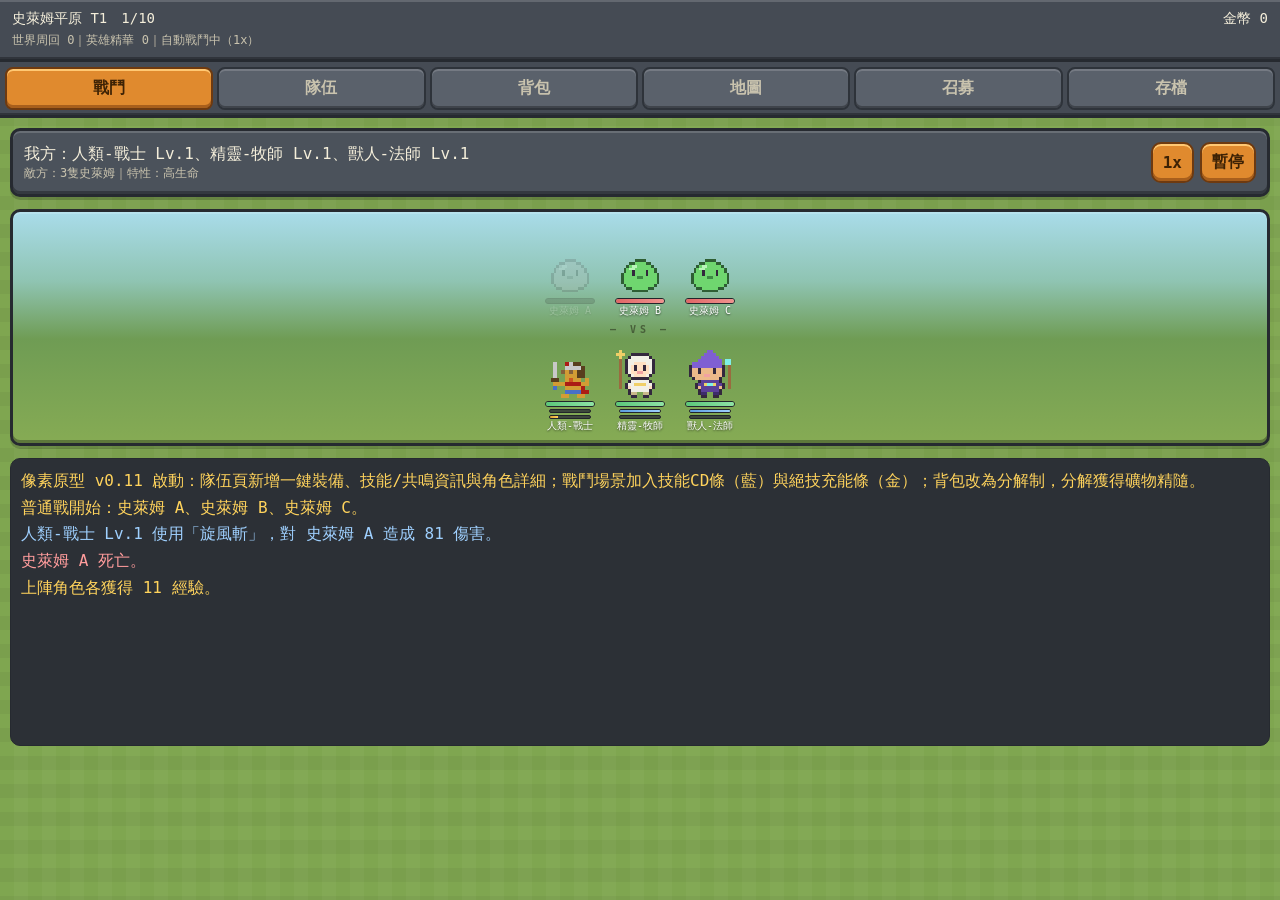
==== commit 559004af: "v0.11 一鍵裝備、技能資訊面板、戰鬥技能條、背包分解制 - 隊伍頁每個上陣角色新增「一鍵裝備」：每部位自動換上背包中無人配戴的最高分裝備（不搶其他角色的裝備） - 上陣角色卡顯示技能（CD秒數與效" ====
--- a/index.html
+++ b/index.html
@@ -77,6 +77,10 @@
 @keyframes lungeDown{30%{transform:translateY(9px) scale(1.07)}}
 @keyframes shake{20%{transform:translateX(-4px)}40%{transform:translateX(4px)}60%{transform:translateX(-3px)}80%{transform:translateX(2px)}}
 .unit .uhp{height:6px;background:#2c3036cc;border:1px solid #22252b;border-radius:3px;margin:3px 6px 0;overflow:hidden}
+.unit .usk{height:4px;background:#2c3036cc;border:1px solid #22252b;border-radius:2px;margin:2px 10px 0;overflow:hidden}
+.unit .uskfill{height:100%;transition:width .2s}
+.uskfill.cd{background:linear-gradient(90deg,#5a9de0,#9fd0ff)}
+.uskfill.charge{background:linear-gradient(90deg,#e0a12e,#ffd35c)}
 .unit .uhpfill{height:100%;background:linear-gradient(90deg,#5bc77a,#8fe3a5);transition:width .2s}
 .unit.enemy .uhpfill{background:linear-gradient(90deg,#e06666,#f0938f)}
 .unit .uname{font-size:10px;color:#fff;text-shadow:0 1px 2px rgba(0,0,0,.6);white-space:nowrap;overflow:hidden;text-overflow:ellipsis}
@@ -157,8 +161,8 @@
 
 <section class="page" id="bag">
   <div class="panel">
-    <div class="row"><strong>裝備背包</strong><span class="small"><span id="bagCount"></span> 件</span></div>
-    <div class="small">裝備部位：頭、身、腳、主手、副手。套裝只取目前最高的 2／3／5 件效果。</div>
+    <div class="row"><strong>裝備背包</strong><span class="small"><span id="bagCount"></span> 件｜礦物精隨 <span id="mineralCount">0</span></span></div>
+    <div class="small">裝備部位：頭、身體、腳部、主手、副手。套裝只取目前最高的 2／3／5 件效果。換裝請到「隊伍」頁；分解裝備可獲得礦物精隨（之後用於強化裝備）。</div>
     <div id="bagList"></div>
   </div>
 </section>
@@ -858,7 +862,7 @@
   allCharacters.push({id:`${race.id}_${job.id}`,race:race.id,job:job.id});
 }
 const defaultState={
-  version:SAVE_VERSION,gold:300,essence:0,worldClear:0,unlockedMaps:1,currentMap:"slime",stage:1,
+  version:SAVE_VERSION,gold:300,essence:0,mineralEssence:0,worldClear:0,unlockedMaps:1,currentMap:"slime",stage:1,
   tiers:Object.fromEntries(DATA.maps.map(m=>[m.id,1])),running:true,speed:1,
   owned:["human_warrior","elf_priest","beastkin_mage"],party:["human_warrior","elf_priest","beastkin_mage"],
   progress:{human_warrior:{level:1,exp:0},elf_priest:{level:1,exp:0},beastkin_mage:{level:1,exp:0}},
@@ -907,6 +911,7 @@
     merged.speed=[1,2,5].includes(raw.speed)?raw.speed:1;
     merged.running=raw.running!==false;
     merged.gold=Math.max(0,Number(raw.gold)||0);merged.essence=Math.max(0,Number(raw.essence)||0);
+    merged.mineralEssence=Math.max(0,Number(raw.mineralEssence)||0);
     return merged;
   }catch(err){console.warn("存檔遷移失敗，使用預設存檔。",err);return clone(defaultState)}
 }
@@ -1025,7 +1030,7 @@
   if(actors.length&&livingEnemies(b).length){
     const a=rand(actors),c=getChar(a.id),job=JOB[c.job],actor=`${label(c)} Lv.${progressOf(c.id).level}`;
     if(a.cd<=0){
-      a.cd=c.job==="mage"?4.3:5.2;
+      a.cd=cdTimeOf(c.job);
       if(c.job==="priest"){
         const target=b.allies.filter(x=>x.alive).sort((x,y)=>x.hp/x.maxHp-y.hp/y.maxHp)[0],heal=Math.round(a.atk*2.4);target.hp=Math.min(target.maxHp,target.hp+heal);a.charge+=heal;fxAttack("ally",a.id);fxPop("ally",target.id,"+"+heal,"heal");addLog(`${actor} 使用「${job.cdSkill}」，${label(getChar(target.id))} 恢復 ${heal} 生命。`,"heal")
       }else if(c.job==="paladin"){const heal=Math.round(a.maxHp*.12);a.hp=Math.min(a.maxHp,a.hp+heal);fxAttack("ally",a.id);fxPop("ally",a.id,"+"+heal,"heal");addLog(`${actor} 使用「${job.cdSkill}」。`,"skill")}
@@ -1033,7 +1038,7 @@
     }else{
       a.turn=0;const target=chooseEnemy(b),crit=Math.random()<a.crit,value=damage(target,a.atk*(crit?1.7:1));fxAttack("ally",a.id);fxHit("enemy",target.id,value,crit?"crit":"hurt");addLog(`${actor} 普攻 ${target.name}，造成 ${value} 傷害${crit?"（暴擊）":""}。`,"damage");a.charge++;markEnemyDeath(target)
     }
-    const threshold={warrior:5,paladin:6,priest:a.atk*10,mage:3,rogue:2,hunter:4,warlock:6}[a.job];
+    const threshold=thresholdOf(a);
     if(a.charge>=threshold&&livingEnemies(b).length){
       a.charge=0;
       if(a.job==="priest"){fxAttack("ally",a.id);for(const t of b.allies.filter(x=>x.alive)){const heal=Math.round(a.atk*1.6);t.hp=Math.min(t.maxHp,t.hp+heal);fxPop("ally",t.id,"+"+heal,"heal")}addLog(`${actor} 觸發「${job.triggerSkill}」，治療全隊。`,"heal")}
@@ -1053,13 +1058,20 @@
   }).join("");
   document.getElementById("allyRow").innerHTML=b.allies.map(a=>{
     const c=getChar(a.id);
-    return `<div class="unit" id="unit_ally_${a.id}"><div class="ubox">${spriteImg("char",a.id,48)}</div><div class="uhp"><div class="uhpfill" style="width:100%"></div></div><div class="uname">${label(c)}</div></div>`;
+    return `<div class="unit" id="unit_ally_${a.id}"><div class="ubox">${spriteImg("char",a.id,48)}</div><div class="uhp"><div class="uhpfill" style="width:100%"></div></div><div class="usk"><div class="uskfill cd" style="width:100%"></div></div><div class="usk"><div class="uskfill charge" style="width:0%"></div></div><div class="uname">${label(c)}</div></div>`;
   }).join("");
 }
+function cdTimeOf(job){return job==="mage"?4.3:5.2}
+function thresholdOf(u){return u.job==="priest"?u.atk*10:{warrior:5,paladin:6,mage:3,rogue:2,hunter:4,warlock:6}[u.job]||5}
 function updateUnit(side,u){
   const el=document.getElementById(`unit_${side}_${u.id}`);if(!el)return;
   el.classList.toggle("dead",!u.alive||u.hp<=0);
   el.querySelector(".uhpfill").style.width=(u.alive?Math.max(0,100*u.hp/u.maxHp):0)+"%";
+  const cdFill=el.querySelector(".uskfill.cd");
+  if(cdFill){
+    cdFill.style.width=(u.alive?Math.max(0,Math.min(100,100*(1-Math.max(0,u.cd)/cdTimeOf(u.job)))):0)+"%";
+    el.querySelector(".uskfill.charge").style.width=(u.alive?Math.max(0,Math.min(100,100*u.charge/thresholdOf(u))):0)+"%";
+  }
 }
 function fxAttack(side,id){
   const el=document.getElementById(`unit_${side}_${id}`);if(!el)return;
@@ -1096,13 +1108,48 @@
   for(const eq of Object.values(state.equipped))for(const [slot,id] of Object.entries(eq||{}))if(id===itemId)delete eq[slot];
   state.equipped[cid]||={};state.equipped[cid][item.slot]=itemId;state.battle=null;saveState();renderAll();
 }
-function updateItemCompare(itemId,cid){
-  const item=state.inventory.find(x=>x.id===itemId),c=getChar(cid),box=document.getElementById(`cmp_${itemId}`);if(!item||!c||!box)return;
-  const before=effectiveStats(c),after=effectiveStats(c,item),metrics=[["生命",before.maxHp,after.maxHp,0],["攻擊",before.atk,after.atk,0],["防禦",before.def,after.def,0],["攻速",before.speed,after.speed,2],["暴率",before.crit*100,after.crit*100,1]];
-  const parts=metrics.map(([name,a,b,d])=>{const diff=+(b-a).toFixed(d);if(!diff)return `<span class="small">${name} ±0</span>`;return `<span class="${diff>0?"good":"bad"}">${diff>0?"增加":"減少"} ${Math.abs(diff).toFixed(d)} ${name}</span>`});
-  box.innerHTML=parts.join("｜");
-}
-const ui={equipChar:null,equipSlot:null};
+const ui={equipChar:null,equipSlot:null,detailChar:null};
+function itemScore(i){return (Number(i.atk)||0)*2+(Number(i.hp)||0)*.35+(Number(i.def)||0)*3+(Number(i.speed)||0)*100+(Number(i.crit)||0)*500}
+function autoEquip(cid){
+  let changed=0;
+  for(const slot of Object.keys(SLOTS)){
+    const candidates=state.inventory.filter(i=>i.slot===slot&&!findWearer(i.id));
+    if(!candidates.length)continue;
+    const best=candidates.sort((a,b)=>itemScore(b)-itemScore(a))[0];
+    const cur=slotItemOf(cid,slot);
+    if(cur&&itemScore(cur)>=itemScore(best))continue;
+    state.equipped[cid]||={};state.equipped[cid][slot]=best.id;changed++;
+  }
+  if(changed){state.battle=null;saveState();addLog(`${label(getChar(cid))} 一鍵裝備：換上 ${changed} 件無人配戴的最強裝備。`,"system")}
+  renderAll();
+}
+function salvage(itemId){
+  const index=state.inventory.findIndex(x=>x.id===itemId);if(index<0)return;
+  const item=state.inventory[index],wearer=findWearer(itemId);
+  if(wearer&&!confirm(`「${item.name}」目前由 ${label(getChar(wearer))} 配戴中，確定要分解？`))return;
+  const gain=Math.max(1,Math.round(itemScore(item)/30));
+  if(wearer){const eq=state.equipped[wearer];for(const [slot,id] of Object.entries(eq))if(id===itemId)delete eq[slot];state.battle=null}
+  state.inventory.splice(index,1);state.mineralEssence+=gain;
+  addLog(`分解「${item.name}」，獲得礦物精隨 ${gain}。`,"drop");
+  saveState();renderAll();
+}
+function toggleDetail(id){ui.detailChar=ui.detailChar===id?null:id;renderAll()}
+function skillLinesHTML(c){
+  const j=JOB[c.job],s=effectiveStats(c);
+  const cdEff={priest:"治療血量最低的隊友240%攻擊",paladin:"恢復自身12%最大生命",mage:"對單體造成220%攻擊傷害"}[c.job]||"對單體造成180%攻擊傷害";
+  const trigCond={warrior:"受擊5次",paladin:"受擊6次",priest:`累積治療達 ${Math.round(s.atk*10)} 點`,mage:"出手3次",rogue:"出手2次",hunter:"出手4次",warlock:"出手6次"}[c.job];
+  const trigEff={priest:"治療全隊各160%攻擊",warrior:"對單體造成320%攻擊傷害",paladin:"對單體造成150%攻擊傷害",mage:"對單體造成420%攻擊傷害",rogue:"對單體造成350%攻擊傷害（必定暴擊）",hunter:"對單體造成450%攻擊傷害",warlock:"對單體造成340%攻擊傷害"}[c.job];
+  return `<div class="small"><span class="blue">技能「${j.cdSkill}」</span>CD ${cdTimeOf(c.job)} 秒：${cdEff}</div><div class="small"><span class="gold">絕技「${j.triggerSkill}」</span>${trigCond}觸發：${trigEff}</div><div class="small"><span class="purple">被動</span>：${j.passive}</div>`;
+}
+function resonanceLineHTML(c){
+  const race=RACE[c.race],active=resonance().find(r=>r.race===c.race);
+  if(active)return `<div class="small"><span class="good">共鳴</span>：${race.name}×${active.tier}｜${active.text}</div>`;
+  return `<div class="small"><span style="opacity:.7">共鳴</span>：${race.name}未觸發（2名時：${race.resonance["2"]}）</div>`;
+}
+function raceTraitHTML(c){
+  const race=RACE[c.race];
+  return `<div class="small">種族「${race.name}」共鳴：2名 ${race.resonance["2"]}｜3名 ${race.resonance["3"]}｜5名 ${race.resonance["5"]}</div>`;
+}
 function openEquip(id){ui.equipChar=ui.equipChar===id?null:id;if(ui.equipChar&&!ui.equipSlot)ui.equipSlot="head";renderAll();if(ui.equipChar){const el=document.getElementById("equipPanel");if(el)el.scrollIntoView({behavior:"smooth",block:"nearest"})}}
 function selectSlot(slot){ui.equipSlot=slot;renderAll()}
 function unequip(cid,slot){const eq=state.equipped[cid];if(eq&&eq[slot]){delete eq[slot];state.battle=null;saveState();renderAll()}}
@@ -1182,20 +1229,19 @@
   partySummary.textContent=state.party.map(id=>{const c=getChar(id);return `${label(c)} Lv.${progressOf(id).level}`}).join("、")||"無";
   enemySummary.textContent=state.battle?state.battle.enemies.map(e=>e.name).join("、"):(state.stage===10?`${map.boss}＋${map.elite}＋3隻${map.normal}`:state.stage===5?`${map.elite}＋3隻${map.normal}`:`3隻${map.normal}`)+`｜特性：${map.trait}`;
   document.getElementById("partySlots").textContent=`${state.party.length}/${partySlots()}`;
-  partyList.innerHTML=state.party.map((id,n)=>{const c=getChar(id),p=progressOf(id),s=effectiveStats(c);const eqLine=Object.keys(SLOTS).map(slot=>{const it=slotItemOf(id,slot);return `${SLOT_FULL[slot]}：${it?`<span class="accent">${it.name}</span>`:`<span style="opacity:.45">無</span>`}`}).join("　");return `<div class="card"><div class="cardrow"><div>${spriteImg("char",id,44)}</div><div class="grow"><div class="row"><div><span class="name">${n+1}. ${label(c)} Lv.${p.level}</span><div class="small">EXP ${p.exp}/${expNeeded(p.level)}</div></div><div class="wrap"><button class="btn ${ui.equipChar===id?"primary":""}" onclick="openEquip('${id}')">裝備</button><button class="btn danger" onclick="toggleParty('${id}')">下陣</button></div></div></div></div><div class="small">HP ${s.maxHp}｜攻擊 ${s.atk}｜防禦 ${s.def}｜攻速 ${s.speed}｜暴率 ${(s.crit*100).toFixed(1)}%</div><div class="small">${eqLine}</div></div>`}).join("");
+  partyList.innerHTML=state.party.map((id,n)=>{const c=getChar(id),p=progressOf(id),s=effectiveStats(c);const eqLine=Object.keys(SLOTS).map(slot=>{const it=slotItemOf(id,slot);return `${SLOT_FULL[slot]}：${it?`<span class="accent">${it.name}</span>`:`<span style="opacity:.45">無</span>`}`}).join("　");return `<div class="card"><div class="cardrow"><div>${spriteImg("char",id,44)}</div><div class="grow"><div class="row"><div><span class="name">${n+1}. ${label(c)} Lv.${p.level}</span><div class="small">EXP ${p.exp}/${expNeeded(p.level)}</div></div><div class="wrap"><button class="btn primary" onclick="autoEquip('${id}')">一鍵裝備</button><button class="btn ${ui.equipChar===id?"primary":""}" onclick="openEquip('${id}')">裝備</button><button class="btn danger" onclick="toggleParty('${id}')">下陣</button></div></div></div></div><div class="small">HP ${s.maxHp}｜攻擊 ${s.atk}｜防禦 ${s.def}｜攻速 ${s.speed}｜暴率 ${(s.crit*100).toFixed(1)}%</div><div class="small">${eqLine}</div>${skillLinesHTML(c)}${resonanceLineHTML(c)}</div>`}).join("");
   renderEquipPanel();
   const rs=resonance();resonanceBox.innerHTML=`種族共鳴：${rs.length?rs.map(x=>`<span class="badge">${RACE[x.race].name}${x.tier}｜${x.text}</span>`).join(""):"無"}`;
   heroSlotBox.innerHTML=heroSlotUnlocked()?`<span class="accent">英雄槽：空</span><br>已解鎖；英雄卡池尚未置入。`:`英雄槽：未解鎖（完成第 3 周目開啟）`;
-  rosterList.innerHTML=state.owned.map(getChar).filter(Boolean).map(c=>{const on=state.party.includes(c.id),p=progressOf(c.id);return `<div class="card row"><div class="cardrow">${spriteImg("char",c.id,36)}<div><span class="name">${label(c)} Lv.${p.level}</span><div class="small">EXP ${p.exp}/${expNeeded(p.level)}</div></div></div><button class="btn ${on?"danger":"primary"}" onclick="toggleParty('${c.id}')" ${!on&&state.party.length>=partySlots()?"disabled":""}>${on?"下陣":"上陣"}</button></div>`}).join("");
+  rosterList.innerHTML=state.owned.map(getChar).filter(Boolean).map(c=>{const on=state.party.includes(c.id),p=progressOf(c.id);const detail=!on&&ui.detailChar===c.id?`<div style="margin-top:6px">${skillLinesHTML(c)}${raceTraitHTML(c)}</div>`:"";return `<div class="card"><div class="row"><div class="cardrow">${spriteImg("char",c.id,36)}<div><span class="name">${label(c)} Lv.${p.level}</span><div class="small">EXP ${p.exp}/${expNeeded(p.level)}</div></div></div><div class="wrap">${on?"":`<button class="btn" onclick="toggleDetail('${c.id}')">${ui.detailChar===c.id?"收合":"詳細"}</button>`}<button class="btn ${on?"danger":"primary"}" onclick="toggleParty('${c.id}')" ${!on&&state.party.length>=partySlots()?"disabled":""}>${on?"下陣":"上陣"}</button></div></div>${detail}</div>`}).join("");
   const sorted=[...state.inventory].sort((a,b)=>SLOT_ORDER[a.slot]-SLOT_ORDER[b.slot]||a.set.localeCompare(b.set)||a.name.localeCompare(b.name));
-  bagCount.textContent=sorted.length;
+  bagCount.textContent=sorted.length;mineralCount.textContent=state.mineralEssence;
   bagList.innerHTML=sorted.length?sorted.map(item=>{
-    const wearer=findWearer(item.id),selected=wearer||state.owned[0]||"";
-    const options=state.owned.map(id=>`<option value="${id}" ${id===selected?"selected":""}>${label(getChar(id))} Lv.${progressOf(id).level}</option>`).join("");
-    return `<div class="card"><div class="row"><div><div class="accent">${item.name}</div><div class="small">${item.set}套｜${SLOTS[item.slot]}</div></div><div class="small">穿戴：${wearer?label(getChar(wearer)):"無"}</div></div><div>攻擊+${item.atk}　生命+${item.hp}　防禦+${item.def}　攻速+${Number(item.speed).toFixed(2)}　暴率+${(Number(item.crit)*100).toFixed(1)}%</div><div class="grid2" style="margin-top:7px"><select id="sel_${item.id}" onchange="updateItemCompare('${item.id}',this.value)">${options}</select><button class="btn" onclick="equip('${item.id}',document.getElementById('sel_${item.id}').value)">裝備</button></div><div id="cmp_${item.id}" class="small" style="margin-top:7px"></div></div>`;
+    const wearer=findWearer(item.id);
+    return `<div class="card"><div class="row"><div><div><span class="accent">${item.name}</span> <span class="small">${item.set}套｜${SLOT_FULL[item.slot]}｜${wearer?`配戴中：${label(getChar(wearer))}`:"未配戴"}</span></div><div class="small">攻擊+${item.atk}　生命+${item.hp}　防禦+${item.def}　攻速+${Number(item.speed).toFixed(2)}　暴率+${(Number(item.crit)*100).toFixed(1)}%（分解得 ${Math.max(1,Math.round(itemScore(item)/30))} 精隨）</div></div><button class="btn danger" onclick="salvage('${item.id}')">分解</button></div></div>`;
   }).join(""):`<div class="small">尚無裝備，先去戰鬥。</div>`;
   mapList.innerHTML=DATA.maps.map((m,index)=>`<div class="card"><div class="row"><div class="cardrow">${spriteImg("enemy",m.id,40)}<div><span class="name">${index+1}. ${m.name}</span><div class="small">怪物：${m.normal}／${m.elite}／${m.boss}</div><div class="small">特性：${m.trait}｜掉落：${m.set}套｜Tier ${state.tiers[m.id]}</div></div></div><button class="btn ${state.currentMap===m.id?"primary":""}" onclick="selectMap('${m.id}')" ${index>=state.unlockedMaps?"disabled":""}>${index>=state.unlockedMaps?"未解鎖":state.currentMap===m.id?"目前":"前往"}</button></div></div>`).join("");
-  renderBattleStatus();requestAnimationFrame(()=>{for(const item of sorted){const wearer=findWearer(item.id),cid=wearer||state.owned[0];if(cid)updateItemCompare(item.id,cid)}});
+  renderBattleStatus();
 }
 document.querySelectorAll("nav button").forEach(button=>button.onclick=()=>{document.querySelectorAll("nav button").forEach(x=>x.classList.remove("active"));document.querySelectorAll(".page").forEach(x=>x.classList.remove("active"));button.classList.add("active");document.getElementById(button.dataset.page).classList.add("active")});
 toggleBtn.onclick=()=>{state.running=!state.running;saveState();renderAll()};
@@ -1208,7 +1254,7 @@
 resetBtn.onclick=()=>{if(confirm("確定重置全部進度？")){localStorage.removeItem(SAVE_KEY);state=clone(defaultState);battleLog.innerHTML="";addLog("存檔已重置。","system");restartTimer();renderAll()}};
 dataPreview.textContent=JSON.stringify(DATA,null,2);
 function restartTimer(){clearInterval(timer);timer=setInterval(stepBattle,Math.max(110,680/state.speed))}
-renderAll();addLog("像素原型 v0.10 啟動：人類戰士新增 3 格攻擊動畫（收劍→突刺斬擊光→餘光）；按鈕加入按壓回彈回饋。","system");restartTimer();
+renderAll();addLog("像素原型 v0.11 啟動：隊伍頁新增一鍵裝備、技能/共鳴資訊與角色詳細；戰鬥場景加入技能CD條（藍）與絕技充能條（金）；背包改為分解制，分解獲得礦物精隨。","system");restartTimer();
 </script>
 </body>
 </html>
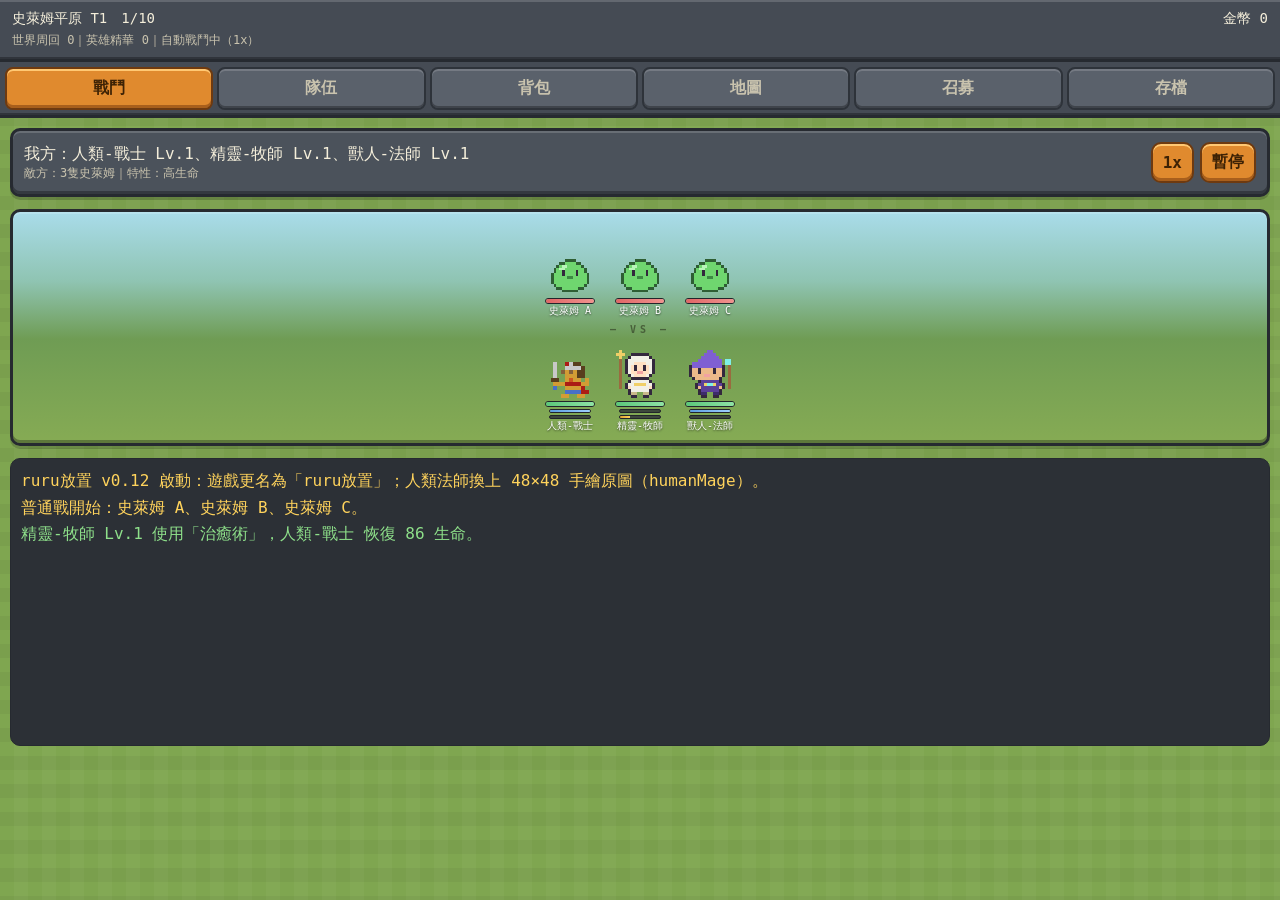
==== commit aede373e: "v0.12 更名「ruru放置」＋人類法師 48×48 手繪原圖 - 遊戲標題改為「ruru放置」＋版本號（GAME_VERSION 常數，頁籤標題動態顯示） - 人類法師換上手繪原圖 humanMa" ====
--- a/index.html
+++ b/index.html
@@ -3,7 +3,7 @@
 <head>
 <meta charset="UTF-8" />
 <meta name="viewport" content="width=device-width,initial-scale=1,viewport-fit=cover" />
-<title>game00 全功能文字原型</title>
+<title>ruru放置</title>
 <style>
 :root{
   --bg:#7fa650;--panel:#4b525b;--panel2:#2c3036;--line:#262a30;
@@ -823,7 +823,10 @@
 "[data-uri]",
 "[data-uri]",
 "[data-uri]"
-]}
+]},
+human_mage:{
+idle:"[data-uri]"
+}
 };
 const spriteCache={};
 function spriteURL(kind,key){
@@ -848,6 +851,8 @@
 </script>
 
 <script>
+const GAME_VERSION="v0.12";
+document.title=`ruru放置 ${GAME_VERSION}`;
 const DATA=JSON.parse(document.getElementById("game-data").textContent);
 const SAVE_KEY="game00-full-save";
 const SAVE_VERSION=6;
@@ -1254,7 +1259,7 @@
 resetBtn.onclick=()=>{if(confirm("確定重置全部進度？")){localStorage.removeItem(SAVE_KEY);state=clone(defaultState);battleLog.innerHTML="";addLog("存檔已重置。","system");restartTimer();renderAll()}};
 dataPreview.textContent=JSON.stringify(DATA,null,2);
 function restartTimer(){clearInterval(timer);timer=setInterval(stepBattle,Math.max(110,680/state.speed))}
-renderAll();addLog("像素原型 v0.11 啟動：隊伍頁新增一鍵裝備、技能/共鳴資訊與角色詳細；戰鬥場景加入技能CD條（藍）與絕技充能條（金）；背包改為分解制，分解獲得礦物精隨。","system");restartTimer();
+renderAll();addLog(`ruru放置 ${GAME_VERSION} 啟動：遊戲更名為「ruru放置」；人類法師換上 48×48 手繪原圖（humanMage）。`,"system");restartTimer();
 </script>
 </body>
 </html>
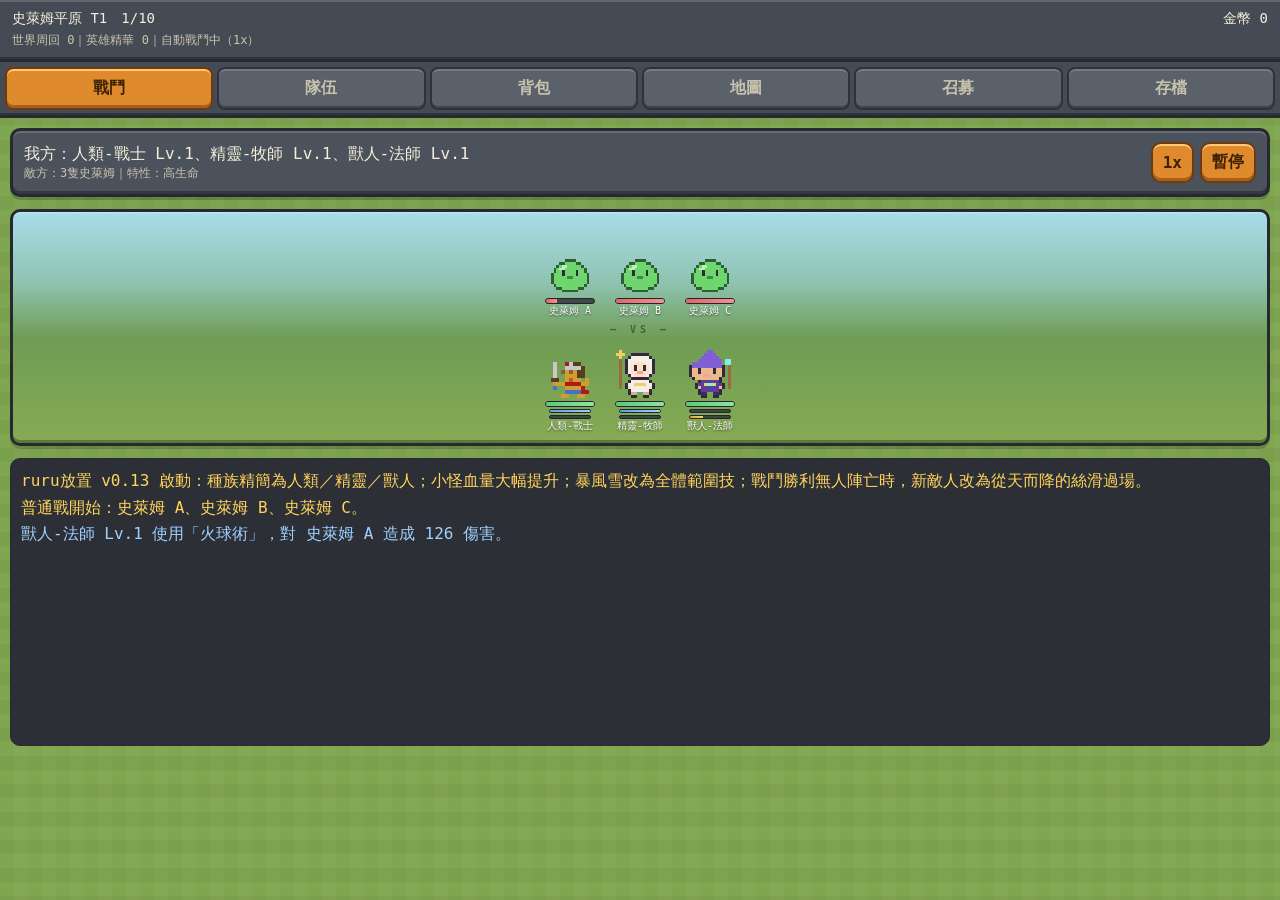
==== commit 5abd18ff: "v0.13 種族精簡、戰鬥平衡與絲滑過場 - 種族只保留人類／精靈／獸人（21 名角色）；魔族/天使/不死暫時移除，等技能與種族平衡設計好再加回。舊存檔自動遷移，被移除種族的角色與裝備配戴自動清除 -" ====
--- a/index.html
+++ b/index.html
@@ -75,6 +75,8 @@
 .unit.hit .ubox{animation:shake .3s}
 @keyframes lungeUp{30%{transform:translateY(-9px) scale(1.07)}}
 @keyframes lungeDown{30%{transform:translateY(9px) scale(1.07)}}
+.unit.enemy.drop{animation:dropIn .55s cubic-bezier(.25,.9,.35,1.15) backwards}
+@keyframes dropIn{0%{transform:translateY(-72px);opacity:0}65%{transform:translateY(5px);opacity:1}100%{transform:translateY(0);opacity:1}}
 @keyframes shake{20%{transform:translateX(-4px)}40%{transform:translateX(4px)}60%{transform:translateX(-3px)}80%{transform:translateX(2px)}}
 .unit .uhp{height:6px;background:#2c3036cc;border:1px solid #22252b;border-radius:3px;margin:3px 6px 0;overflow:hidden}
 .unit .usk{height:4px;background:#2c3036cc;border:1px solid #22252b;border-radius:2px;margin:2px 10px 0;overflow:hidden}
@@ -220,15 +222,6 @@
       }
     },
     {
-      "id": "demon",
-      "name": "魔族",
-      "resonance": {
-        "2": "技能傷害 +15%",
-        "3": "對生命低於50%的敵人傷害 +25%",
-        "5": "技能暴擊率 +20%、技能暴擊傷害 +50%"
-      }
-    },
-    {
       "id": "elf",
       "name": "精靈",
       "resonance": {
@@ -238,30 +231,12 @@
       }
     },
     {
-      "id": "angel",
-      "name": "天使",
-      "resonance": {
-        "2": "受到治療效果 +20%",
-        "3": "每15秒恢復全隊5%生命",
-        "5": "每30秒獲得最大生命15%的護盾"
-      }
-    },
-    {
       "id": "beastkin",
       "name": "獸人",
       "resonance": {
         "2": "全隊暴擊率 +6%",
         "3": "全隊暴擊率 +10%、暴擊傷害 +20%",
         "5": "擊殺後全隊攻擊 +25%，持續8秒"
-      }
-    },
-    {
-      "id": "undead",
-      "name": "不死",
-      "resonance": {
-        "2": "擊殺敵人恢復5%生命",
-        "3": "每場首次死亡有30%機率復活",
-        "5": "全隊首次死亡必定以30%生命復活"
       }
     }
   ],
@@ -513,11 +488,8 @@
 const PIXELS={
 racePalettes:{
   human:{S:"#f5cfa7",H:"#8a5a33"},
-  demon:{S:"#d9b8f0",H:"#4a3566"},
   elf:{S:"#ffe0c2",H:"#f5e08a"},
-  angel:{S:"#ffe6cf",H:"#fff2cf"},
-  beastkin:{S:"#edb98a",H:"#e07f3f"},
-  undead:{S:"#b8ccb0",H:"#7a8a9a"}
+  beastkin:{S:"#edb98a",H:"#e07f3f"}
 },
 heroes:{
 warrior:{palette:{O:"#33283d",E:"#33283d",X:"#f2a2a2",A:"#e05555",B:"#8a93a6",C:"#f0cf67",W:"#cfd6e0",G:"#8a5a33"},grid:[
@@ -851,7 +823,7 @@
 </script>
 
 <script>
-const GAME_VERSION="v0.12";
+const GAME_VERSION="v0.13";
 document.title=`ruru放置 ${GAME_VERSION}`;
 const DATA=JSON.parse(document.getElementById("game-data").textContent);
 const SAVE_KEY="game00-full-save";
@@ -962,18 +934,15 @@
 function applyResonance(stats){
   const s={...stats};for(const r of resonance()){
     if(r.race==="human"){const p=r.tier===2?.05:r.tier===3?.10:.20;s.maxHp*=1+p;s.atk*=1+p}
-    if(r.race==="demon")s.atk*=r.tier===2?1.08:r.tier===3?1.13:1.20;
     if(r.race==="elf")s.speed*=1+(r.tier===2?.08:r.tier===3?.15:.25);
-    if(r.race==="angel")s.maxHp*=r.tier===2?1.05:r.tier===3?1.10:1.15;
     if(r.race==="beastkin")s.crit+=r.tier===2?.06:.10;
-    if(r.race==="undead")s.def*=r.tier===2?1.05:r.tier===3?1.10:1.16;
   }
   return {maxHp:Math.round(s.maxHp),atk:Math.round(s.atk),def:Math.round(s.def),speed:+s.speed.toFixed(2),crit:+s.crit.toFixed(3)};
 }
 function effectiveStats(c,overrideItem=null){return applyResonance(baseStats(c,overrideItem))}
 function createEnemy(name,type,index,map,tier){
   const mapIndex=DATA.maps.indexOf(map),base=75+mapIndex*48,stageScale=1+(state.stage-1)*.105,tierScale=1+(tier-1)*.30;
-  const hpMul={normal:1,elite:3.4,boss:8}[type],atkMul={normal:1,elite:1.35,boss:1.75}[type],defMul={normal:1,elite:1.4,boss:1.8}[type],scale=stageScale*tierScale;
+  const hpMul={normal:2.2,elite:4.5,boss:10}[type],atkMul={normal:1,elite:1.35,boss:1.75}[type],defMul={normal:1,elite:1.4,boss:1.8}[type],scale=stageScale*tierScale;
   const enemy={id:`${type}_${index}`,name,type,maxHp:Math.round(base*scale*hpMul),hp:0,atk:Math.round((13+mapIndex*5.5)*scale*atkMul),def:Math.round((3+mapIndex*4.2)*scale*defMul),turn:0,alive:true};enemy.hp=enemy.maxHp;return enemy;
 }
 function newBattle(){
@@ -1006,6 +975,7 @@
   else{state.inventory.push(item);addLog(`掉落「${item.name}」｜攻擊+${item.atk} 生命+${item.hp} 防禦+${item.def}。`,"drop")}
 }
 function winBattle(){
+  smoothNext=!!state.battle&&state.battle.allies.every(a=>a.alive);
   const map=MAP[state.currentMap],tier=state.tiers[state.currentMap],mapIndex=DATA.maps.findIndex(m=>m.id===state.currentMap);
   const money=22+mapIndex*12+tier*8+state.stage*3;state.gold+=money;addLog(`關卡勝利，獲得 ${money} 金幣。`,"drop");rollEquipment(map,tier);
   if(state.stage<10){state.stage++}
@@ -1025,6 +995,7 @@
   state.battle=null;saveState();renderAll();setTimeout(newBattle,450);
 }
 function loseBattle(){
+  smoothNext=false;
   const old=state.stage;state.stage=Math.max(1,state.stage-1);state.battle=null;
   addLog(`隊伍全滅：關卡 ${old} → ${state.stage}，返回前一關反覆累積經驗。`,"death");saveState();renderAll();setTimeout(newBattle,750);
 }
@@ -1047,7 +1018,8 @@
     if(a.charge>=threshold&&livingEnemies(b).length){
       a.charge=0;
       if(a.job==="priest"){fxAttack("ally",a.id);for(const t of b.allies.filter(x=>x.alive)){const heal=Math.round(a.atk*1.6);t.hp=Math.min(t.maxHp,t.hp+heal);fxPop("ally",t.id,"+"+heal,"heal")}addLog(`${actor} 觸發「${job.triggerSkill}」，治療全隊。`,"heal")}
-      else{const target=chooseEnemy(b),mult={warrior:3.2,paladin:1.5,mage:4.2,rogue:3.5,hunter:4.5,warlock:3.4}[a.job]||3,crit=a.job==="rogue"||Math.random()<a.crit,value=damage(target,a.atk*mult*(crit?1.6:1));fxAttack("ally",a.id);fxHit("enemy",target.id,value,"crit");addLog(`${actor} 觸發「${job.triggerSkill}」，對 ${target.name} 造成 ${value} 傷害。`,"skill");markEnemyDeath(target)}
+      else if(a.job==="mage"){fxAttack("ally",a.id);let total=0;for(const t of livingEnemies(b)){const crit=Math.random()<a.crit,value=damage(t,a.atk*2.2*(crit?1.6:1));fxHit("enemy",t.id,value,crit?"crit":"hurt");total+=value;markEnemyDeath(t)}addLog(`${actor} 觸發「${job.triggerSkill}」，暴風雪席捲全體敵人，共造成 ${total} 傷害。`,"skill")}
+      else{const target=chooseEnemy(b),mult={warrior:3.2,paladin:1.5,rogue:3.5,hunter:4.5,warlock:3.4}[a.job]||3,crit=a.job==="rogue"||Math.random()<a.crit,value=damage(target,a.atk*mult*(crit?1.6:1));fxAttack("ally",a.id);fxHit("enemy",target.id,value,"crit");addLog(`${actor} 觸發「${job.triggerSkill}」，對 ${target.name} 造成 ${value} 傷害。`,"skill");markEnemyDeath(target)}
     }
   }
   if(!livingEnemies(b).length){winBattle();return}
@@ -1056,12 +1028,15 @@
   if(enemyActors.length){const enemy=rand(enemyActors);enemy.turn=0;const targets=b.allies.filter(x=>x.alive);if(!targets.length){loseBattle();return}const target=rand(targets),value=damage(target,enemy.atk);target.charge+=(target.job==="warrior"||target.job==="paladin")?1:0;fxAttack("enemy",enemy.id);fxHit("ally",target.id,value,"hurt");addLog(`${enemy.name} 攻擊 ${label(getChar(target.id))}，造成 ${value} 傷害。`);if(target.hp<=0){target.alive=false;addLog(`${label(getChar(target.id))} 死亡。`,"death")}if(!b.allies.some(x=>x.alive)){loseBattle();return}}
   renderBattleStatus();
 }
-function buildScene(b){
-  document.getElementById("enemyRow").innerHTML=b.enemies.map(e=>{
+let smoothNext=false;
+function enemyRowHTML(b,drop){
+  return b.enemies.map((e,i)=>{
     const size=e.type==="boss"?68:e.type==="elite"?54:44;
-    return `<div class="unit enemy" id="unit_enemy_${e.id}"><div class="ubox">${spriteImg("enemy",state.currentMap,size)}</div><div class="uhp"><div class="uhpfill" style="width:100%"></div></div><div class="uname ${e.type==="boss"?"purple":e.type==="elite"?"gold":""}">${e.name}</div></div>`;
+    return `<div class="unit enemy${drop?" drop":""}" id="unit_enemy_${e.id}" ${drop?`style="animation-delay:${i*90}ms"`:""}><div class="ubox">${spriteImg("enemy",state.currentMap,size)}</div><div class="uhp"><div class="uhpfill" style="width:100%"></div></div><div class="uname ${e.type==="boss"?"purple":e.type==="elite"?"gold":""}">${e.name}</div></div>`;
   }).join("");
-  document.getElementById("allyRow").innerHTML=b.allies.map(a=>{
+}
+function allyRowHTML(b){
+  return b.allies.map(a=>{
     const c=getChar(a.id);
     return `<div class="unit" id="unit_ally_${a.id}"><div class="ubox">${spriteImg("char",a.id,48)}</div><div class="uhp"><div class="uhpfill" style="width:100%"></div></div><div class="usk"><div class="uskfill cd" style="width:100%"></div></div><div class="usk"><div class="uskfill charge" style="width:0%"></div></div><div class="uname">${label(c)}</div></div>`;
   }).join("");
@@ -1103,8 +1078,21 @@
 }
 function renderBattleStatus(){
   const scene=document.getElementById("battleScene"),b=state.battle;
-  if(!b){scene.dataset.token="";document.getElementById("enemyRow").innerHTML=`<div class="small" style="align-self:center">準備下一場戰鬥…</div>`;document.getElementById("allyRow").innerHTML="";return}
-  if(scene.dataset.token!==b.token){buildScene(b);scene.dataset.token=b.token}
+  const enemyRow=document.getElementById("enemyRow"),allyRow=document.getElementById("allyRow");
+  if(!b){
+    if(!smoothNext){scene.dataset.token="";scene.dataset.allyKey="";enemyRow.innerHTML=`<div class="small" style="align-self:center">準備下一場戰鬥…</div>`;allyRow.innerHTML=""}
+    return;
+  }
+  if(scene.dataset.token!==b.token){
+    const allyKey=b.allies.map(a=>a.id).join(",");
+    if(smoothNext&&scene.dataset.allyKey===allyKey&&allyRow.children.length){
+      enemyRow.innerHTML=enemyRowHTML(b,true);
+    }else{
+      enemyRow.innerHTML=enemyRowHTML(b,false);
+      allyRow.innerHTML=allyRowHTML(b);
+    }
+    scene.dataset.token=b.token;scene.dataset.allyKey=allyKey;smoothNext=false;
+  }
   for(const e of b.enemies)updateUnit("enemy",e);
   for(const a of b.allies)updateUnit("ally",a);
 }
@@ -1143,7 +1131,7 @@
   const j=JOB[c.job],s=effectiveStats(c);
   const cdEff={priest:"治療血量最低的隊友240%攻擊",paladin:"恢復自身12%最大生命",mage:"對單體造成220%攻擊傷害"}[c.job]||"對單體造成180%攻擊傷害";
   const trigCond={warrior:"受擊5次",paladin:"受擊6次",priest:`累積治療達 ${Math.round(s.atk*10)} 點`,mage:"出手3次",rogue:"出手2次",hunter:"出手4次",warlock:"出手6次"}[c.job];
-  const trigEff={priest:"治療全隊各160%攻擊",warrior:"對單體造成320%攻擊傷害",paladin:"對單體造成150%攻擊傷害",mage:"對單體造成420%攻擊傷害",rogue:"對單體造成350%攻擊傷害（必定暴擊）",hunter:"對單體造成450%攻擊傷害",warlock:"對單體造成340%攻擊傷害"}[c.job];
+  const trigEff={priest:"治療全隊各160%攻擊",warrior:"對單體造成320%攻擊傷害",paladin:"對單體造成150%攻擊傷害",mage:"對全體敵人各造成220%攻擊傷害",rogue:"對單體造成350%攻擊傷害（必定暴擊）",hunter:"對單體造成450%攻擊傷害",warlock:"對單體造成340%攻擊傷害"}[c.job];
   return `<div class="small"><span class="blue">技能「${j.cdSkill}」</span>CD ${cdTimeOf(c.job)} 秒：${cdEff}</div><div class="small"><span class="gold">絕技「${j.triggerSkill}」</span>${trigCond}觸發：${trigEff}</div><div class="small"><span class="purple">被動</span>：${j.passive}</div>`;
 }
 function resonanceLineHTML(c){
@@ -1224,7 +1212,7 @@
   summonResult.innerHTML=`<div class="cardrow card">${spriteImg("char",c.id,40)}<div class="grow"><span class="gold">精華交換獲得：${label(c)}！</span></div></div>`;
   saveState();renderAll();
 }
-function selectMap(id){state.currentMap=id;state.stage=1;state.battle=null;saveState();renderAll();addLog(`手動前往 ${MAP[id].name}。`,"system")}
+function selectMap(id){state.currentMap=id;state.stage=1;state.battle=null;smoothNext=false;saveState();renderAll();addLog(`手動前往 ${MAP[id].name}。`,"system")}
 function renderAll(){
   const map=MAP[state.currentMap];mapName.textContent=map.name;tier.textContent=state.tiers[state.currentMap];stage.textContent=state.stage;gold.textContent=state.gold;essence.textContent=state.essence;worldClear.textContent=state.worldClear;
   statusLine.textContent=state.running?`自動戰鬥中（${state.speed}x）`:"已暫停";toggleBtn.textContent=state.running?"暫停":"繼續";speedBtn.textContent=`${state.speed}x`;
@@ -1259,7 +1247,7 @@
 resetBtn.onclick=()=>{if(confirm("確定重置全部進度？")){localStorage.removeItem(SAVE_KEY);state=clone(defaultState);battleLog.innerHTML="";addLog("存檔已重置。","system");restartTimer();renderAll()}};
 dataPreview.textContent=JSON.stringify(DATA,null,2);
 function restartTimer(){clearInterval(timer);timer=setInterval(stepBattle,Math.max(110,680/state.speed))}
-renderAll();addLog(`ruru放置 ${GAME_VERSION} 啟動：遊戲更名為「ruru放置」；人類法師換上 48×48 手繪原圖（humanMage）。`,"system");restartTimer();
+renderAll();addLog(`ruru放置 ${GAME_VERSION} 啟動：種族精簡為人類／精靈／獸人；小怪血量大幅提升；暴風雪改為全體範圍技；戰鬥勝利無人陣亡時，新敵人改為從天而降的絲滑過場。`,"system");restartTimer();
 </script>
 </body>
 </html>
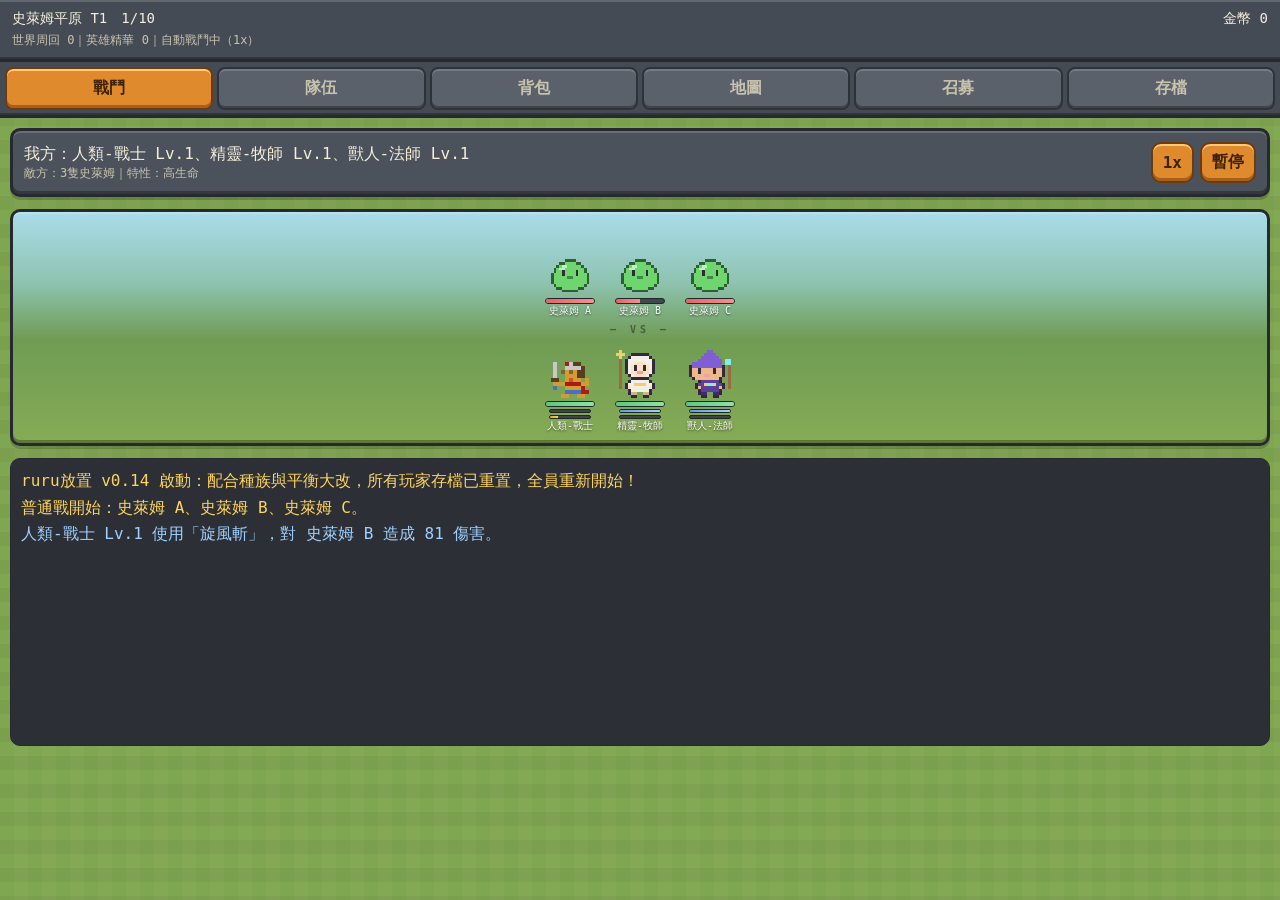
==== commit 4e347de0: "v0.14 全員存檔重置機制 - 新增 WIPE_BELOW_VERSION 存檔世代檢查：低於此世代的 localStorage 存檔在載入時自動清空重開 - SAVE_VERSION 6→7，本次" ====
--- a/index.html
+++ b/index.html
@@ -823,11 +823,13 @@
 </script>
 
 <script>
-const GAME_VERSION="v0.13";
+const GAME_VERSION="v0.14";
 document.title=`ruru放置 ${GAME_VERSION}`;
 const DATA=JSON.parse(document.getElementById("game-data").textContent);
 const SAVE_KEY="game00-full-save";
-const SAVE_VERSION=6;
+const SAVE_VERSION=7;
+/* 低於此世代的存檔一律清空重開（要全員重置時把它調成跟 SAVE_VERSION 一樣再一起 +1） */
+const WIPE_BELOW_VERSION=7;
 const SLOTS={head:"頭",body:"身",feet:"腳",main:"主手",off:"副手"};
 const SLOT_FULL={head:"頭",body:"身體",feet:"腳部",main:"主手",off:"副手"};
 const SLOT_ORDER={head:0,body:1,feet:2,main:3,off:4};
@@ -858,6 +860,11 @@
 function loadState(){
   try{
     const raw=JSON.parse(localStorage.getItem(SAVE_KEY)||"{}");
+    if(Object.keys(raw).length&&(Number(raw.version)||0)<WIPE_BELOW_VERSION){
+      console.warn("存檔世代過舊，全員重置。");
+      localStorage.removeItem(SAVE_KEY);
+      return clone(defaultState);
+    }
     const merged={...clone(defaultState),...raw,version:SAVE_VERSION,battle:null};
     merged.owned=[...new Set((Array.isArray(raw.owned)?raw.owned:defaultState.owned).map(migrateCharacterId).filter(Boolean))];
     if(!merged.owned.length)merged.owned=clone(defaultState.owned);
@@ -1247,7 +1254,7 @@
 resetBtn.onclick=()=>{if(confirm("確定重置全部進度？")){localStorage.removeItem(SAVE_KEY);state=clone(defaultState);battleLog.innerHTML="";addLog("存檔已重置。","system");restartTimer();renderAll()}};
 dataPreview.textContent=JSON.stringify(DATA,null,2);
 function restartTimer(){clearInterval(timer);timer=setInterval(stepBattle,Math.max(110,680/state.speed))}
-renderAll();addLog(`ruru放置 ${GAME_VERSION} 啟動：種族精簡為人類／精靈／獸人；小怪血量大幅提升；暴風雪改為全體範圍技；戰鬥勝利無人陣亡時，新敵人改為從天而降的絲滑過場。`,"system");restartTimer();
+renderAll();addLog(`ruru放置 ${GAME_VERSION} 啟動：配合種族與平衡大改，所有玩家存檔已重置，全員重新開始！`,"system");restartTimer();
 </script>
 </body>
 </html>
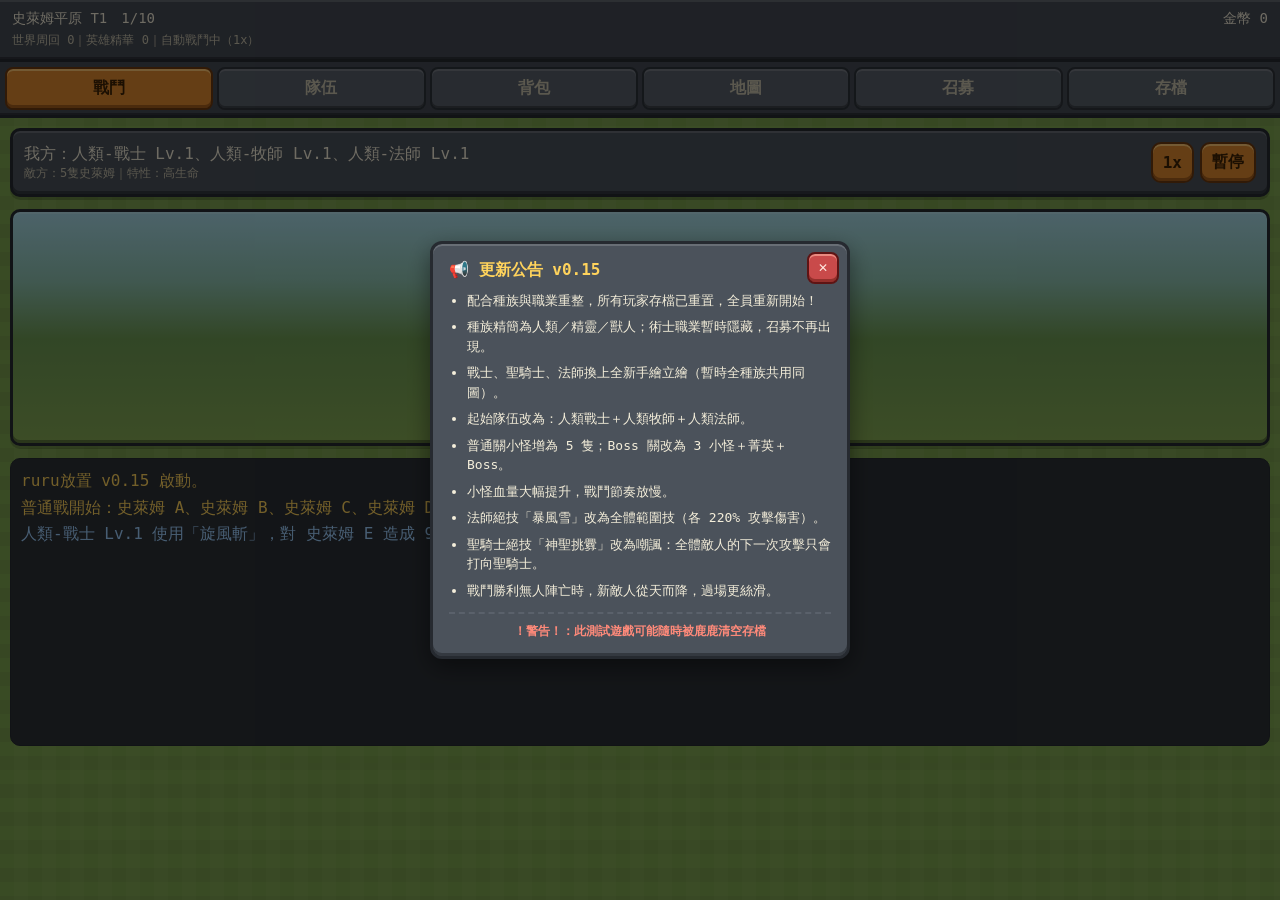
==== commit 6727d56b: "v0.15 手繪立繪系統、聖騎士嘲諷、5小怪、更新公告彈窗 - 新增像素 SVG 立繪管線：art/ 的 48×48 SVG（每像素一個 rect）零損失轉 base64 內嵌 - JOB_ART 以" ====
--- a/index.html
+++ b/index.html
@@ -102,6 +102,14 @@
 .slotrow.sel{border-color:var(--accent);background:#55503a}
 .slotrow .grow{flex:1;min-width:0;overflow:hidden;text-overflow:ellipsis;white-space:nowrap}
 .slotrow .btn{padding:4px 8px;font-size:12px}
+.modal-mask{position:fixed;inset:0;background:rgba(0,0,0,.55);z-index:100;display:flex;align-items:center;justify-content:center;padding:20px}
+.modal-mask[hidden]{display:none}
+.modal{position:relative;background:var(--panel);border:3px solid var(--line);border-radius:12px;box-shadow:inset 0 2px 0 var(--bevel-hi),inset 0 -3px 0 var(--bevel-lo),0 8px 24px rgba(0,0,0,.45);padding:16px;max-width:420px;width:100%;max-height:80vh;overflow:auto;animation:modalIn .3s cubic-bezier(.25,.9,.35,1.2)}
+@keyframes modalIn{from{transform:translateY(-28px);opacity:0}to{transform:translateY(0);opacity:1}}
+.modal-x{position:absolute;top:8px;right:8px;width:32px;height:32px;padding:0;line-height:1;background:#c94a4a;border:2px solid #5e1414;border-radius:8px;color:#ffe8e0;font-weight:700;font-size:15px;box-shadow:inset 0 2px 0 #ea8a80,inset 0 -3px 0 #94302c;cursor:pointer}
+.modal ul{margin:10px 0 0;padding-left:18px}
+.modal li{margin-bottom:7px;font-size:13px;line-height:1.5}
+.modal-warn{margin-top:12px;padding-top:9px;border-top:2px dashed #5a616b;font-size:12px;font-weight:700;color:var(--bad);text-align:center}
 @media(max-width:600px){nav{grid-template-columns:repeat(3,1fr);top:58px}.grid3{grid-template-columns:1fr}}
 </style>
 </head>
@@ -208,6 +216,15 @@
   </details>
 </section>
 </main>
+
+<div id="updateModal" class="modal-mask" hidden>
+  <div class="modal">
+    <button class="modal-x" onclick="closeUpdateModal()" aria-label="關閉">✕</button>
+    <strong class="accent">📢 更新公告 <span id="updateVer"></span></strong>
+    <ul id="updateNotes"></ul>
+    <div class="modal-warn">！警告！：此測試遊戲可能隨時被鹿鹿清空存檔</div>
+  </div>
+</div>
 
 <script id="game-data" type="application/json">
 {
@@ -786,23 +803,16 @@
 }
 };
 const ENEMY_SPRITE={slime:"slime",goblin:"goblin",wolf:"wolf",spider:"spider",gargoyle:"gargoyle",grave:"skeleton",frost:"ice",volcano:"fire",abyss:"demon",castle:"darklord"};
-/* 48×48 手繪原圖（由 art/ 資料夾的 PNG 轉入），優先於程式繪製的 16×16 網格。
-   idle 為站姿；atk 為攻擊影格，fxAttack 時依序播放後回到 idle。 */
-const SPRITE_OVERRIDES={
-human_warrior:{
-idle:"[data-uri]",
-atk:[
-"[data-uri]",
-"[data-uri]",
-"[data-uri]"
-]},
-human_mage:{
-idle:"[data-uri]"
-}
+/* 48×48 手繪原圖（art/ 的像素 SVG 轉入），以「職業」共用：所有種族先用同一張圖。
+   idle 為站姿；atk 為攻擊影格（之後由手繪提供），fxAttack 播放後回到 idle。 */
+const JOB_ART={
+warrior:{idle:"[data-uri]"},
+paladin:{idle:"[data-uri]"},
+mage:{idle:"[data-uri]"}
 };
 const spriteCache={};
 function spriteURL(kind,key){
-  if(kind==="char"&&SPRITE_OVERRIDES[key])return SPRITE_OVERRIDES[key].idle;
+  if(kind==="char"){const job=key.split("_")[1];if(JOB_ART[job])return JOB_ART[job].idle}
   const cacheKey=kind+":"+key;
   if(spriteCache[cacheKey])return spriteCache[cacheKey];
   let grid,pal;
@@ -823,8 +833,20 @@
 </script>
 
 <script>
-const GAME_VERSION="v0.14";
+const GAME_VERSION="v0.15";
 document.title=`ruru放置 ${GAME_VERSION}`;
+/* 每版更新公告：改版時更新此清單，玩家每個版本會看到一次彈窗（按 ✕ 關閉後不再顯示） */
+const UPDATE_NOTES=[
+  "配合種族與職業重整，所有玩家存檔已重置，全員重新開始！",
+  "種族精簡為人類／精靈／獸人；術士職業暫時隱藏，召募不再出現。",
+  "戰士、聖騎士、法師換上全新手繪立繪（暫時全種族共用同圖）。",
+  "起始隊伍改為：人類戰士＋人類牧師＋人類法師。",
+  "普通關小怪增為 5 隻；Boss 關改為 3 小怪＋菁英＋Boss。",
+  "小怪血量大幅提升，戰鬥節奏放慢。",
+  "法師絕技「暴風雪」改為全體範圍技（各 220% 攻擊傷害）。",
+  "聖騎士絕技「神聖挑釁」改為嘲諷：全體敵人的下一次攻擊只會打向聖騎士。",
+  "戰鬥勝利無人陣亡時，新敵人從天而降，過場更絲滑。"
+];
 const DATA=JSON.parse(document.getElementById("game-data").textContent);
 const SAVE_KEY="game00-full-save";
 const SAVE_VERSION=7;
@@ -836,15 +858,18 @@
 const JOB=Object.fromEntries(DATA.jobs.map(x=>[x.id,x]));
 const RACE=Object.fromEntries(DATA.races.map(x=>[x.id,x]));
 const MAP=Object.fromEntries(DATA.maps.map(x=>[x.id,x]));
+/* 職業設定保留但暫時隱藏：不進角色池、不可召募（同種族精簡的做法，平衡設計好再開放） */
+const HIDDEN_JOBS=["warlock"];
 const allCharacters=[];
 for(const race of DATA.races)for(const job of DATA.jobs){
+  if(HIDDEN_JOBS.includes(job.id))continue;
   allCharacters.push({id:`${race.id}_${job.id}`,race:race.id,job:job.id});
 }
 const defaultState={
   version:SAVE_VERSION,gold:300,essence:0,mineralEssence:0,worldClear:0,unlockedMaps:1,currentMap:"slime",stage:1,
   tiers:Object.fromEntries(DATA.maps.map(m=>[m.id,1])),running:true,speed:1,
-  owned:["human_warrior","elf_priest","beastkin_mage"],party:["human_warrior","elf_priest","beastkin_mage"],
-  progress:{human_warrior:{level:1,exp:0},elf_priest:{level:1,exp:0},beastkin_mage:{level:1,exp:0}},
+  owned:["human_warrior","human_priest","human_mage"],party:["human_warrior","human_priest","human_mage"],
+  progress:{human_warrior:{level:1,exp:0},human_priest:{level:1,exp:0},human_mage:{level:1,exp:0}},
   inventory:[],equipped:{},battle:null,heroSlot:null
 };
 let state=loadState(),timer=null;
@@ -954,9 +979,10 @@
 }
 function newBattle(){
   const map=MAP[state.currentMap],tier=state.tiers[state.currentMap];
-  const enemies=[createEnemy(`${map.normal} A`,"normal",1,map,tier),createEnemy(`${map.normal} B`,"normal",2,map,tier),createEnemy(`${map.normal} C`,"normal",3,map,tier)];
-  if(state.stage===5)enemies.push(createEnemy(map.elite,"elite",4,map,tier));
-  if(state.stage===10){enemies.push(createEnemy(map.elite,"elite",4,map,tier));enemies.push(createEnemy(map.boss,"boss",5,map,tier))}
+  const normalCount=state.stage===10?3:5;
+  const enemies=["A","B","C","D","E"].slice(0,normalCount).map((letter,i)=>createEnemy(`${map.normal} ${letter}`,"normal",i+1,map,tier));
+  if(state.stage===5)enemies.push(createEnemy(map.elite,"elite",6,map,tier));
+  if(state.stage===10){enemies.push(createEnemy(map.elite,"elite",6,map,tier));enemies.push(createEnemy(map.boss,"boss",7,map,tier))}
   const allies=state.party.map(getChar).filter(Boolean).map(c=>{const s=effectiveStats(c);return {id:c.id,job:c.job,...s,hp:s.maxHp,charge:0,cd:0,turn:0,alive:true}});
   state.battle={enemies,allies,time:0,token:Math.random().toString(36).slice(2)};addLog(`${state.stage===10?"Boss":state.stage===5?"菁英":"普通"}戰開始：${enemies.map(e=>e.name).join("、")}。`,"system");
 }
@@ -1025,14 +1051,15 @@
     if(a.charge>=threshold&&livingEnemies(b).length){
       a.charge=0;
       if(a.job==="priest"){fxAttack("ally",a.id);for(const t of b.allies.filter(x=>x.alive)){const heal=Math.round(a.atk*1.6);t.hp=Math.min(t.maxHp,t.hp+heal);fxPop("ally",t.id,"+"+heal,"heal")}addLog(`${actor} 觸發「${job.triggerSkill}」，治療全隊。`,"heal")}
+      else if(a.job==="paladin"){fxAttack("ally",a.id);for(const t of livingEnemies(b))t.tauntedBy=a.id;fxPop("ally",a.id,"嘲諷！","crit");addLog(`${actor} 觸發「${job.triggerSkill}」，嘲諷全體敵人——他們的下一次攻擊都將指向 ${label(c)}！`,"skill")}
       else if(a.job==="mage"){fxAttack("ally",a.id);let total=0;for(const t of livingEnemies(b)){const crit=Math.random()<a.crit,value=damage(t,a.atk*2.2*(crit?1.6:1));fxHit("enemy",t.id,value,crit?"crit":"hurt");total+=value;markEnemyDeath(t)}addLog(`${actor} 觸發「${job.triggerSkill}」，暴風雪席捲全體敵人，共造成 ${total} 傷害。`,"skill")}
-      else{const target=chooseEnemy(b),mult={warrior:3.2,paladin:1.5,rogue:3.5,hunter:4.5,warlock:3.4}[a.job]||3,crit=a.job==="rogue"||Math.random()<a.crit,value=damage(target,a.atk*mult*(crit?1.6:1));fxAttack("ally",a.id);fxHit("enemy",target.id,value,"crit");addLog(`${actor} 觸發「${job.triggerSkill}」，對 ${target.name} 造成 ${value} 傷害。`,"skill");markEnemyDeath(target)}
+      else{const target=chooseEnemy(b),mult={warrior:3.2,rogue:3.5,hunter:4.5,warlock:3.4}[a.job]||3,crit=a.job==="rogue"||Math.random()<a.crit,value=damage(target,a.atk*mult*(crit?1.6:1));fxAttack("ally",a.id);fxHit("enemy",target.id,value,"crit");addLog(`${actor} 觸發「${job.triggerSkill}」，對 ${target.name} 造成 ${value} 傷害。`,"skill");markEnemyDeath(target)}
     }
   }
   if(!livingEnemies(b).length){winBattle();return}
   for(const e of livingEnemies(b))e.turn+=e.type==="boss"?.30:e.type==="elite"?.38:.48;
   const enemyActors=livingEnemies(b).filter(e=>e.turn>=1);
-  if(enemyActors.length){const enemy=rand(enemyActors);enemy.turn=0;const targets=b.allies.filter(x=>x.alive);if(!targets.length){loseBattle();return}const target=rand(targets),value=damage(target,enemy.atk);target.charge+=(target.job==="warrior"||target.job==="paladin")?1:0;fxAttack("enemy",enemy.id);fxHit("ally",target.id,value,"hurt");addLog(`${enemy.name} 攻擊 ${label(getChar(target.id))}，造成 ${value} 傷害。`);if(target.hp<=0){target.alive=false;addLog(`${label(getChar(target.id))} 死亡。`,"death")}if(!b.allies.some(x=>x.alive)){loseBattle();return}}
+  if(enemyActors.length){const enemy=rand(enemyActors);enemy.turn=0;const targets=b.allies.filter(x=>x.alive);if(!targets.length){loseBattle();return}let target=null;if(enemy.tauntedBy){target=targets.find(x=>x.id===enemy.tauntedBy)||null;enemy.tauntedBy=null}if(!target)target=rand(targets);const value=damage(target,enemy.atk);target.charge+=(target.job==="warrior"||target.job==="paladin")?1:0;fxAttack("enemy",enemy.id);fxHit("ally",target.id,value,"hurt");addLog(`${enemy.name} 攻擊 ${label(getChar(target.id))}，造成 ${value} 傷害。`);if(target.hp<=0){target.alive=false;addLog(`${label(getChar(target.id))} 死亡。`,"death")}if(!b.allies.some(x=>x.alive)){loseBattle();return}}
   renderBattleStatus();
 }
 let smoothNext=false;
@@ -1064,7 +1091,7 @@
   const el=document.getElementById(`unit_${side}_${id}`);if(!el)return;
   el.classList.remove("atk");void el.offsetWidth;el.classList.add("atk");
   setTimeout(()=>el.classList.remove("atk"),330);
-  const ov=side==="ally"?SPRITE_OVERRIDES[id]:null;
+  const ov=side==="ally"?JOB_ART[id.split("_")[1]]:null;
   if(ov&&ov.atk){
     const img=el.querySelector("img");if(!img)return;
     if(el._frameTimers)el._frameTimers.forEach(clearTimeout);
@@ -1138,7 +1165,7 @@
   const j=JOB[c.job],s=effectiveStats(c);
   const cdEff={priest:"治療血量最低的隊友240%攻擊",paladin:"恢復自身12%最大生命",mage:"對單體造成220%攻擊傷害"}[c.job]||"對單體造成180%攻擊傷害";
   const trigCond={warrior:"受擊5次",paladin:"受擊6次",priest:`累積治療達 ${Math.round(s.atk*10)} 點`,mage:"出手3次",rogue:"出手2次",hunter:"出手4次",warlock:"出手6次"}[c.job];
-  const trigEff={priest:"治療全隊各160%攻擊",warrior:"對單體造成320%攻擊傷害",paladin:"對單體造成150%攻擊傷害",mage:"對全體敵人各造成220%攻擊傷害",rogue:"對單體造成350%攻擊傷害（必定暴擊）",hunter:"對單體造成450%攻擊傷害",warlock:"對單體造成340%攻擊傷害"}[c.job];
+  const trigEff={priest:"治療全隊各160%攻擊",warrior:"對單體造成320%攻擊傷害",paladin:"嘲諷全體敵人，他們的下一次攻擊只會打向聖騎士",mage:"對全體敵人各造成220%攻擊傷害",rogue:"對單體造成350%攻擊傷害（必定暴擊）",hunter:"對單體造成450%攻擊傷害",warlock:"對單體造成340%攻擊傷害"}[c.job];
   return `<div class="small"><span class="blue">技能「${j.cdSkill}」</span>CD ${cdTimeOf(c.job)} 秒：${cdEff}</div><div class="small"><span class="gold">絕技「${j.triggerSkill}」</span>${trigCond}觸發：${trigEff}</div><div class="small"><span class="purple">被動</span>：${j.passive}</div>`;
 }
 function resonanceLineHTML(c){
@@ -1227,7 +1254,7 @@
   essenceBtn.disabled=state.essence<20||allCharacters.every(c=>state.owned.includes(c.id));
   summonBtn.disabled=state.gold<100;summon10Btn.disabled=state.gold<900;
   partySummary.textContent=state.party.map(id=>{const c=getChar(id);return `${label(c)} Lv.${progressOf(id).level}`}).join("、")||"無";
-  enemySummary.textContent=state.battle?state.battle.enemies.map(e=>e.name).join("、"):(state.stage===10?`${map.boss}＋${map.elite}＋3隻${map.normal}`:state.stage===5?`${map.elite}＋3隻${map.normal}`:`3隻${map.normal}`)+`｜特性：${map.trait}`;
+  enemySummary.textContent=state.battle?state.battle.enemies.map(e=>e.name).join("、"):(state.stage===10?`${map.boss}＋${map.elite}＋3隻${map.normal}`:state.stage===5?`${map.elite}＋5隻${map.normal}`:`5隻${map.normal}`)+`｜特性：${map.trait}`;
   document.getElementById("partySlots").textContent=`${state.party.length}/${partySlots()}`;
   partyList.innerHTML=state.party.map((id,n)=>{const c=getChar(id),p=progressOf(id),s=effectiveStats(c);const eqLine=Object.keys(SLOTS).map(slot=>{const it=slotItemOf(id,slot);return `${SLOT_FULL[slot]}：${it?`<span class="accent">${it.name}</span>`:`<span style="opacity:.45">無</span>`}`}).join("　");return `<div class="card"><div class="cardrow"><div>${spriteImg("char",id,44)}</div><div class="grow"><div class="row"><div><span class="name">${n+1}. ${label(c)} Lv.${p.level}</span><div class="small">EXP ${p.exp}/${expNeeded(p.level)}</div></div><div class="wrap"><button class="btn primary" onclick="autoEquip('${id}')">一鍵裝備</button><button class="btn ${ui.equipChar===id?"primary":""}" onclick="openEquip('${id}')">裝備</button><button class="btn danger" onclick="toggleParty('${id}')">下陣</button></div></div></div></div><div class="small">HP ${s.maxHp}｜攻擊 ${s.atk}｜防禦 ${s.def}｜攻速 ${s.speed}｜暴率 ${(s.crit*100).toFixed(1)}%</div><div class="small">${eqLine}</div>${skillLinesHTML(c)}${resonanceLineHTML(c)}</div>`}).join("");
   renderEquipPanel();
@@ -1254,7 +1281,15 @@
 resetBtn.onclick=()=>{if(confirm("確定重置全部進度？")){localStorage.removeItem(SAVE_KEY);state=clone(defaultState);battleLog.innerHTML="";addLog("存檔已重置。","system");restartTimer();renderAll()}};
 dataPreview.textContent=JSON.stringify(DATA,null,2);
 function restartTimer(){clearInterval(timer);timer=setInterval(stepBattle,Math.max(110,680/state.speed))}
-renderAll();addLog(`ruru放置 ${GAME_VERSION} 啟動：配合種族與平衡大改，所有玩家存檔已重置，全員重新開始！`,"system");restartTimer();
+const SEEN_VERSION_KEY="ruru-last-seen-version";
+function closeUpdateModal(){document.getElementById("updateModal").hidden=true;localStorage.setItem(SEEN_VERSION_KEY,GAME_VERSION)}
+function maybeShowUpdateModal(){
+  if(location.hash!=="#update"&&localStorage.getItem(SEEN_VERSION_KEY)===GAME_VERSION)return;
+  document.getElementById("updateVer").textContent=GAME_VERSION;
+  document.getElementById("updateNotes").innerHTML=UPDATE_NOTES.map(t=>`<li>${t}</li>`).join("");
+  document.getElementById("updateModal").hidden=false;
+}
+renderAll();addLog(`ruru放置 ${GAME_VERSION} 啟動。`,"system");restartTimer();maybeShowUpdateModal();
 </script>
 </body>
 </html>
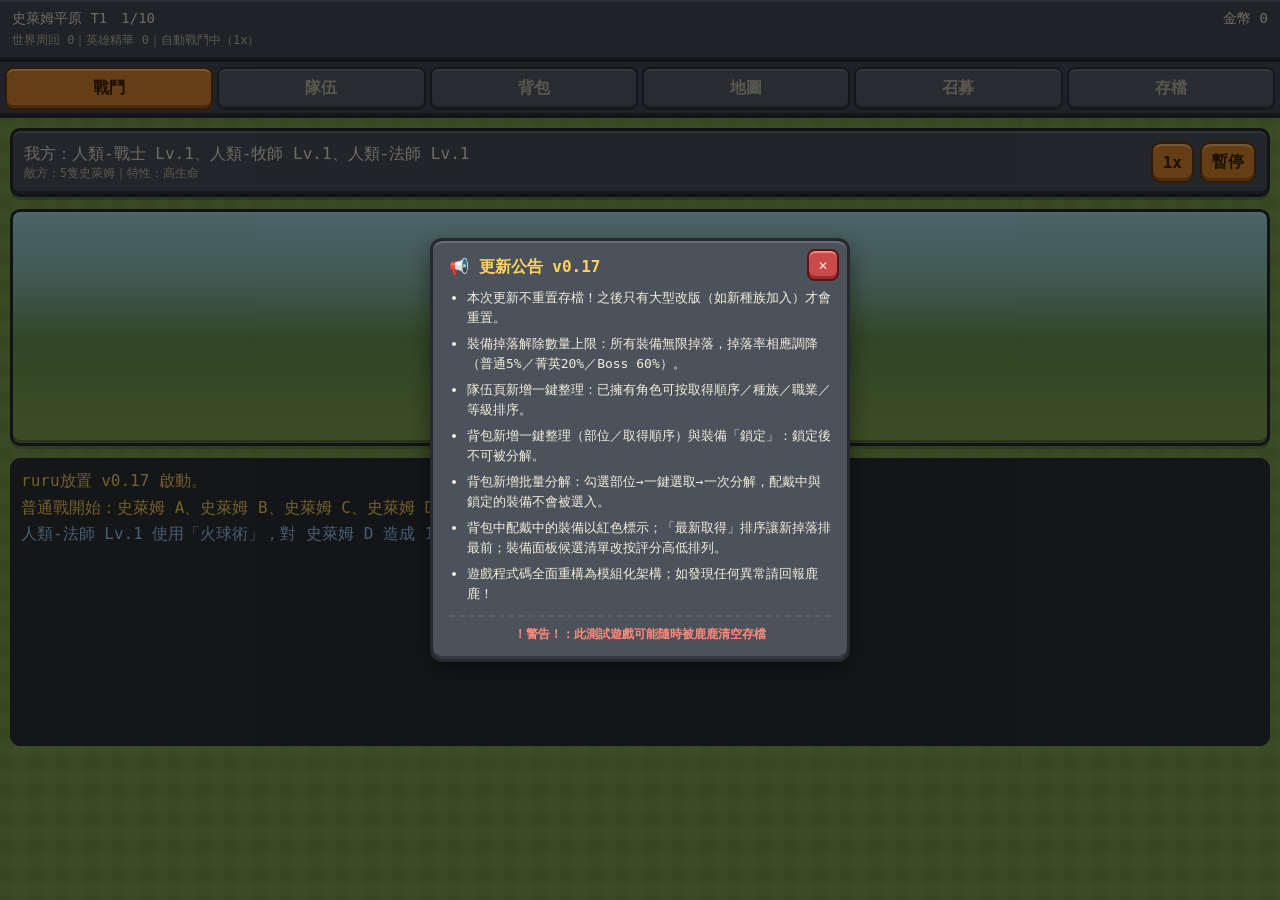
==== commit cbd8bbc1: "v0.17 模組化重構＋背包管理大更新（不重置存檔） 架構重構（v0.16）： - 單檔 index.html 拆分為 css/style.css + js/ 14 個模組，邏輯改為物件導向類別 - " ====
--- a/index.html
+++ b/index.html
@@ -4,114 +4,7 @@
 <meta charset="UTF-8" />
 <meta name="viewport" content="width=device-width,initial-scale=1,viewport-fit=cover" />
 <title>ruru放置</title>
-<style>
-:root{
-  --bg:#7fa650;--panel:#4b525b;--panel2:#2c3036;--line:#262a30;
-  --text:#f4eeda;--muted:#c9c3ae;--accent:#ffd35c;--good:#8ee08a;
-  --bad:#ff8a7a;--blue:#9fd0ff;--gold:#ffd35c;--purple:#d9a6ff;
-  --bevel-hi:rgba(255,255,255,.16);--bevel-lo:rgba(0,0,0,.3);
-}
-*{box-sizing:border-box}
-body{
-  margin:0;color:var(--text);
-  background:var(--bg);
-  background-image:repeating-linear-gradient(0deg,transparent 0 14px,rgba(0,0,0,.04) 14px 28px),repeating-linear-gradient(90deg,transparent 0 14px,rgba(255,255,255,.03) 14px 28px);
-  font-family:ui-monospace,SFMono-Regular,Menlo,Consolas,monospace;
-  padding:env(safe-area-inset-top) 0 env(safe-area-inset-bottom);
-}
-button,select,input{font:inherit}
-header{position:sticky;top:0;z-index:20;background:#454b54;border-bottom:3px solid var(--line);box-shadow:inset 0 2px 0 var(--bevel-hi),inset 0 -2px 0 var(--bevel-lo);padding:10px 12px}
-.topline{display:flex;justify-content:space-between;gap:8px;font-size:14px}
-.subline{font-size:12px;color:var(--muted);margin-top:4px}
-nav{
-  position:sticky;top:58px;z-index:19;display:grid;grid-template-columns:repeat(6,1fr);gap:4px;
-  background:#454b54;border-bottom:3px solid var(--line);padding:5px;
-  box-shadow:inset 0 -2px 0 var(--bevel-lo)
-}
-nav button{border:2px solid #2e333a;border-radius:8px;background:#5a616b;color:var(--muted);padding:9px 2px;font-weight:700;box-shadow:inset 0 2px 0 var(--bevel-hi),inset 0 -2px 0 var(--bevel-lo);transition:transform .22s cubic-bezier(.2,2.6,.4,1),box-shadow .22s cubic-bezier(.2,2.6,.4,1)}
-nav button:active{transform:translateY(3px) scale(.97);box-shadow:inset 0 2px 0 rgba(0,0,0,.22);transition-duration:.05s}
-nav button.active{background:#e08a2e;border-color:#6e3a10;color:#3d2205;box-shadow:inset 0 2px 0 #ffc873,inset 0 -3px 0 #a85f1c}
-main{padding:10px}
-.page{display:none}.page.active{display:block}
-.panel{background:var(--panel);border:3px solid var(--line);box-shadow:inset 0 2px 0 var(--bevel-hi),inset 0 -3px 0 var(--bevel-lo),0 3px 0 rgba(0,0,0,.18);padding:11px;margin-bottom:12px}
-.row{display:flex;justify-content:space-between;align-items:center;gap:8px}
-.wrap{display:flex;gap:6px;flex-wrap:wrap}
-.btn{background:#e08a2e;color:#3d2205;border:2px solid #6e3a10;padding:8px 10px;font-weight:700;box-shadow:inset 0 2px 0 #ffc873,inset 0 -3px 0 #a85f1c;transition:transform .22s cubic-bezier(.2,2.6,.4,1),box-shadow .22s cubic-bezier(.2,2.6,.4,1)}
-.btn:active:not(:disabled){transform:translateY(3px) scale(.97);box-shadow:inset 0 2px 0 rgba(0,0,0,.22),inset 0 -1px 0 rgba(0,0,0,.1);transition-duration:.05s}
-.btn.primary{background:#ffb545;border-color:#8a5410;color:#4a2a00;box-shadow:inset 0 2px 0 #ffe0a0,inset 0 -3px 0 #cf8a24}
-.btn.danger{background:#c94a4a;border-color:#5e1414;color:#ffe8e0;box-shadow:inset 0 2px 0 #ea8a80,inset 0 -3px 0 #94302c}
-.btn.primary:active:not(:disabled),.btn.danger:active:not(:disabled){box-shadow:inset 0 2px 0 rgba(0,0,0,.22),inset 0 -1px 0 rgba(0,0,0,.1)}
-.btn:disabled{opacity:.45}
-.small{font-size:12px;color:var(--muted)}
-.name{font-weight:700}.accent{color:var(--accent)}.good{color:var(--good)}.bad{color:var(--bad)}
-.blue{color:var(--blue)}.gold{color:var(--gold)}.purple{color:var(--purple)}
-.card{padding:10px 0;border-bottom:2px solid #3a4048}.card:last-child{border-bottom:0}
-.badge{display:inline-block;border:2px solid #6e7683;background:#3d434b;padding:2px 5px;margin:2px 3px 2px 0;font-size:11px}
-.log{height:32vh;overflow:auto;white-space:pre-wrap;line-height:1.48;background:var(--panel2);border:1px solid var(--line);padding:10px}
-.log div{margin:0 0 3px}
-.log .damage{color:var(--bad)}.log .heal{color:var(--good)}.log .skill{color:var(--blue)}
-.log .drop{color:var(--gold)}.log .system{color:var(--accent)}.log .death{color:#ff9c9c}
-.hpbar{height:10px;background:#2c3036;border:2px solid var(--line);margin-top:4px}
-.hpfill{height:100%;background:linear-gradient(#8ee08a,#54b158)}
-.grid2{display:grid;grid-template-columns:1fr 1fr;gap:8px}
-.grid3{display:grid;grid-template-columns:repeat(3,1fr);gap:7px}
-select,input{width:100%;background:#2c3036;color:var(--text);border:2px solid var(--line);box-shadow:inset 0 2px 0 rgba(0,0,0,.3);padding:8px}
-hr{border:0;border-top:1px solid var(--line)}
-summary{cursor:pointer;color:var(--accent)}
-.panel,.btn,select,input,.log,textarea{border-radius:10px}
-.badge{border-radius:6px}
-.hpbar,.hpfill{border-radius:3px}
-.pix{image-rendering:pixelated;vertical-align:middle}
-.cardrow{display:flex;align-items:center;gap:10px}
-.cardrow>.grow{flex:1;min-width:0}
-.scene{background:linear-gradient(#a9dcea 0%,#8fc4b2 30%,#6f9c54 55%,#86ab54 100%);padding:14px 6px 10px}
-.scene-row{display:flex;justify-content:center;align-items:flex-end;gap:8px;min-height:92px;flex-wrap:wrap}
-.scene-vs{text-align:center;color:#48603a;font-size:10px;margin:6px 0;letter-spacing:4px;font-weight:700}
-.unit{position:relative;text-align:center;width:62px}
-.unit .ubox{display:inline-block}
-.unit.dead{opacity:.22;filter:grayscale(1)}
-.unit.atk .ubox{animation:lungeUp .32s}
-.unit.enemy.atk .ubox{animation:lungeDown .32s}
-.unit.hit .ubox{animation:shake .3s}
-@keyframes lungeUp{30%{transform:translateY(-9px) scale(1.07)}}
-@keyframes lungeDown{30%{transform:translateY(9px) scale(1.07)}}
-.unit.enemy.drop{animation:dropIn .55s cubic-bezier(.25,.9,.35,1.15) backwards}
-@keyframes dropIn{0%{transform:translateY(-72px);opacity:0}65%{transform:translateY(5px);opacity:1}100%{transform:translateY(0);opacity:1}}
-@keyframes shake{20%{transform:translateX(-4px)}40%{transform:translateX(4px)}60%{transform:translateX(-3px)}80%{transform:translateX(2px)}}
-.unit .uhp{height:6px;background:#2c3036cc;border:1px solid #22252b;border-radius:3px;margin:3px 6px 0;overflow:hidden}
-.unit .usk{height:4px;background:#2c3036cc;border:1px solid #22252b;border-radius:2px;margin:2px 10px 0;overflow:hidden}
-.unit .uskfill{height:100%;transition:width .2s}
-.uskfill.cd{background:linear-gradient(90deg,#5a9de0,#9fd0ff)}
-.uskfill.charge{background:linear-gradient(90deg,#e0a12e,#ffd35c)}
-.unit .uhpfill{height:100%;background:linear-gradient(90deg,#5bc77a,#8fe3a5);transition:width .2s}
-.unit.enemy .uhpfill{background:linear-gradient(90deg,#e06666,#f0938f)}
-.unit .uname{font-size:10px;color:#fff;text-shadow:0 1px 2px rgba(0,0,0,.6);white-space:nowrap;overflow:hidden;text-overflow:ellipsis}
-.dmg{position:absolute;left:50%;top:0;transform:translateX(-50%);font-weight:700;font-size:13px;pointer-events:none;animation:rise .7s forwards;text-shadow:0 1px 2px #000;z-index:5}
-.dmg.hurt{color:#ff9c9c}.dmg.crit{color:#ffd166;font-size:16px}.dmg.heal{color:#8fe3a5}
-@keyframes rise{to{transform:translate(-50%,-24px);opacity:0}}
-.equipwrap{display:flex;gap:12px;align-items:flex-start;flex-wrap:wrap;margin-top:8px}
-.equipwrap>.grow{flex:1;min-width:180px}
-.bodymap{display:block}
-.bm-part{cursor:pointer}
-.bm-part circle,.bm-part rect{fill:#3d434b;stroke:#7d8591;stroke-width:2}
-.bm-part.filled circle,.bm-part.filled rect{fill:#7a5a20;stroke:#cf8a24}
-.bm-part.sel circle,.bm-part.sel rect{stroke:var(--accent);stroke-width:3;fill:#8a6a24}
-.bodymap text{fill:var(--text);font-size:10px;text-anchor:middle;pointer-events:none}
-.bm-part.sel text{fill:#fff}
-.slotrow{display:flex;align-items:center;gap:8px;padding:6px 8px;border:2px solid #3a4048;background:#3d434b;border-radius:8px;margin-bottom:5px;cursor:pointer}
-.slotrow.sel{border-color:var(--accent);background:#55503a}
-.slotrow .grow{flex:1;min-width:0;overflow:hidden;text-overflow:ellipsis;white-space:nowrap}
-.slotrow .btn{padding:4px 8px;font-size:12px}
-.modal-mask{position:fixed;inset:0;background:rgba(0,0,0,.55);z-index:100;display:flex;align-items:center;justify-content:center;padding:20px}
-.modal-mask[hidden]{display:none}
-.modal{position:relative;background:var(--panel);border:3px solid var(--line);border-radius:12px;box-shadow:inset 0 2px 0 var(--bevel-hi),inset 0 -3px 0 var(--bevel-lo),0 8px 24px rgba(0,0,0,.45);padding:16px;max-width:420px;width:100%;max-height:80vh;overflow:auto;animation:modalIn .3s cubic-bezier(.25,.9,.35,1.2)}
-@keyframes modalIn{from{transform:translateY(-28px);opacity:0}to{transform:translateY(0);opacity:1}}
-.modal-x{position:absolute;top:8px;right:8px;width:32px;height:32px;padding:0;line-height:1;background:#c94a4a;border:2px solid #5e1414;border-radius:8px;color:#ffe8e0;font-weight:700;font-size:15px;box-shadow:inset 0 2px 0 #ea8a80,inset 0 -3px 0 #94302c;cursor:pointer}
-.modal ul{margin:10px 0 0;padding-left:18px}
-.modal li{margin-bottom:7px;font-size:13px;line-height:1.5}
-.modal-warn{margin-top:12px;padding-top:9px;border-top:2px dashed #5a616b;font-size:12px;font-weight:700;color:var(--bad);text-align:center}
-@media(max-width:600px){nav{grid-template-columns:repeat(3,1fr);top:58px}.grid3{grid-template-columns:1fr}}
-</style>
+<link rel="stylesheet" href="css/style.css?v=0.17">
 </head>
 <body>
 <header>
@@ -165,6 +58,7 @@
   </div>
   <div class="panel">
     <strong>已擁有角色</strong>
+    <div id="rosterSortBar" class="small" style="margin:7px 0"></div>
     <div id="rosterList"></div>
   </div>
 </section>
@@ -173,6 +67,7 @@
   <div class="panel">
     <div class="row"><strong>裝備背包</strong><span class="small"><span id="bagCount"></span> 件｜礦物精隨 <span id="mineralCount">0</span></span></div>
     <div class="small">裝備部位：頭、身體、腳部、主手、副手。套裝只取目前最高的 2／3／5 件效果。換裝請到「隊伍」頁；分解裝備可獲得礦物精隨（之後用於強化裝備）。</div>
+    <div id="bagTools" class="small" style="margin:7px 0"></div>
     <div id="bagList"></div>
   </div>
 </section>
@@ -219,1077 +114,28 @@
 
 <div id="updateModal" class="modal-mask" hidden>
   <div class="modal">
-    <button class="modal-x" onclick="closeUpdateModal()" aria-label="關閉">✕</button>
+    <button class="modal-x" onclick="game.ui.closeUpdateModal()" aria-label="關閉">✕</button>
     <strong class="accent">📢 更新公告 <span id="updateVer"></span></strong>
     <ul id="updateNotes"></ul>
     <div class="modal-warn">！警告！：此測試遊戲可能隨時被鹿鹿清空存檔</div>
   </div>
 </div>
 
-<script id="game-data" type="application/json">
-{
-  "races": [
-    {
-      "id": "human",
-      "name": "人類",
-      "resonance": {
-        "2": "全隊攻擊與生命 +5%",
-        "3": "全隊攻擊與生命 +10%",
-        "5": "全隊攻擊與生命 +20%"
-      }
-    },
-    {
-      "id": "elf",
-      "name": "精靈",
-      "resonance": {
-        "2": "全隊攻速 +8%",
-        "3": "全隊攻速 +15%",
-        "5": "全隊攻速 +25%，每第4次普攻追加一次攻擊"
-      }
-    },
-    {
-      "id": "beastkin",
-      "name": "獸人",
-      "resonance": {
-        "2": "全隊暴擊率 +6%",
-        "3": "全隊暴擊率 +10%、暴擊傷害 +20%",
-        "5": "擊殺後全隊攻擊 +25%，持續8秒"
-      }
-    }
-  ],
-  "jobs": [
-    {
-      "id": "warrior",
-      "name": "戰士",
-      "hp": 520,
-      "atk": 46,
-      "def": 20,
-      "speed": 1.0,
-      "passive": "每損失10%生命，造成傷害提高3%",
-      "cdSkill": "旋風斬",
-      "trigger": "受擊5次",
-      "triggerSkill": "裂地重擊"
-    },
-    {
-      "id": "paladin",
-      "name": "聖騎士",
-      "hp": 650,
-      "atk": 34,
-      "def": 30,
-      "speed": 0.85,
-      "passive": "受到攻擊時10%機率獲得最大生命5%的護盾",
-      "cdSkill": "神聖護盾",
-      "trigger": "受擊6次",
-      "triggerSkill": "神聖挑釁"
-    },
-    {
-      "id": "priest",
-      "name": "牧師",
-      "hp": 360,
-      "atk": 36,
-      "def": 12,
-      "speed": 0.9,
-      "passive": "治療效果提高20%",
-      "cdSkill": "治癒術",
-      "trigger": "累積治療達自身攻擊1000%",
-      "triggerSkill": "神聖祈禱"
-    },
-    {
-      "id": "mage",
-      "name": "法師",
-      "hp": 320,
-      "atk": 58,
-      "def": 8,
-      "speed": 0.95,
-      "passive": "技能冷卻速度提高15%",
-      "cdSkill": "火球術",
-      "trigger": "施放3次技能",
-      "triggerSkill": "暴風雪"
-    },
-    {
-      "id": "rogue",
-      "name": "盜賊",
-      "hp": 350,
-      "atk": 54,
-      "def": 11,
-      "speed": 1.35,
-      "passive": "暴擊率提高10%",
-      "cdSkill": "毒刃",
-      "trigger": "暴擊2次",
-      "triggerSkill": "背刺"
-    },
-    {
-      "id": "hunter",
-      "name": "獵人",
-      "hp": 380,
-      "atk": 50,
-      "def": 13,
-      "speed": 1.2,
-      "passive": "對生命高於80%的敵人增傷15%",
-      "cdSkill": "三重射擊",
-      "trigger": "普攻4次",
-      "triggerSkill": "狙擊"
-    },
-    {
-      "id": "warlock",
-      "name": "術士",
-      "hp": 390,
-      "atk": 52,
-      "def": 10,
-      "speed": 0.9,
-      "passive": "技能傷害的5%轉為生命",
-      "cdSkill": "腐化",
-      "trigger": "持續傷害累積達800%攻擊",
-      "triggerSkill": "惡魔召喚"
-    }
-  ],
-  "maps": [
-    {
-      "id": "slime",
-      "name": "史萊姆平原",
-      "normal": "史萊姆",
-      "elite": "巨大史萊姆",
-      "boss": "史萊姆王",
-      "trait": "高生命",
-      "set": "史萊姆",
-      "setRole": "生存"
-    },
-    {
-      "id": "goblin",
-      "name": "哥布林營地",
-      "normal": "哥布林",
-      "elite": "哥布林勇士",
-      "boss": "哥布林王",
-      "trait": "高攻速",
-      "set": "哥布林",
-      "setRole": "攻速"
-    },
-    {
-      "id": "wolf",
-      "name": "狼嚎森林",
-      "normal": "森林狼",
-      "elite": "銀背巨狼",
-      "boss": "芬里爾",
-      "trait": "高暴擊",
-      "set": "狼牙",
-      "setRole": "暴擊"
-    },
-    {
-      "id": "spider",
-      "name": "黑蛛巢穴",
-      "normal": "毒蛛",
-      "elite": "劇毒母蛛",
-      "boss": "蜘蛛女王",
-      "trait": "中毒",
-      "set": "毒蛛",
-      "setRole": "持續傷害"
-    },
-    {
-      "id": "gargoyle",
-      "name": "石像鬼城塞",
-      "normal": "石像鬼",
-      "elite": "鐵翼石像鬼",
-      "boss": "巨像守衛",
-      "trait": "高防禦與護盾",
-      "set": "破城",
-      "setRole": "穿透"
-    },
-    {
-      "id": "grave",
-      "name": "骸骨墓園",
-      "normal": "骷髏兵",
-      "elite": "死亡騎士",
-      "boss": "巫妖王",
-      "trait": "復活",
-      "set": "亡者",
-      "setRole": "吸血續航"
-    },
-    {
-      "id": "frost",
-      "name": "冰封雪原",
-      "normal": "冰元素",
-      "elite": "冰霜守衛",
-      "boss": "冰霜巨龍",
-      "trait": "緩速",
-      "set": "冰霜",
-      "setRole": "控制增傷"
-    },
-    {
-      "id": "volcano",
-      "name": "熔岩火山",
-      "normal": "火元素",
-      "elite": "熔岩巨人",
-      "boss": "炎魔",
-      "trait": "燃燒",
-      "set": "熔岩",
-      "setRole": "技能爆發"
-    },
-    {
-      "id": "abyss",
-      "name": "惡魔深淵",
-      "normal": "惡魔士兵",
-      "elite": "深淵騎士",
-      "boss": "巴洛格",
-      "trait": "殘血狂暴",
-      "set": "深淵",
-      "setRole": "低血爆發"
-    },
-    {
-      "id": "castle",
-      "name": "魔王城",
-      "normal": "魔王親衛",
-      "elite": "魔將軍",
-      "boss": "魔王",
-      "trait": "綜合能力",
-      "set": "魔王",
-      "setRole": "泛用"
-    }
-  ],
-  "sets": {
-    "史萊姆": {
-      "2": "生命 +15%",
-      "3": "每秒恢復1%生命",
-      "5": "生命低於40%時每場立即恢復25%一次"
-    },
-    "哥布林": {
-      "2": "攻速 +10%",
-      "3": "普攻15%機率追加一次攻擊",
-      "5": "追加攻擊傷害提高至100%"
-    },
-    "狼牙": {
-      "2": "暴擊率 +10%",
-      "3": "暴擊傷害 +30%",
-      "5": "暴擊後追加一次50%傷害攻擊"
-    },
-    "毒蛛": {
-      "2": "持續傷害 +20%",
-      "3": "持續時間 +50%",
-      "5": "持續傷害可暴擊"
-    },
-    "破城": {
-      "2": "穿透 +15%",
-      "3": "對護盾增傷 +30%",
-      "5": "無視敵人25%防禦"
-    },
-    "亡者": {
-      "2": "吸血 +8%",
-      "3": "擊殺恢復10%生命",
-      "5": "每場首次死亡以30%生命復活"
-    },
-    "冰霜": {
-      "2": "技能附加緩速",
-      "3": "對緩速敵人增傷20%",
-      "5": "控制時間 +50%"
-    },
-    "熔岩": {
-      "2": "技能傷害 +15%",
-      "3": "技能暴擊率 +15%",
-      "5": "技能暴擊傷害 +50%"
-    },
-    "深淵": {
-      "2": "生命低於50%傷害 +15%",
-      "3": "生命越低攻速越高",
-      "5": "生命低於30%傷害 +45%"
-    },
-    "魔王": {
-      "2": "全能力 +8%",
-      "3": "技能冷卻 -10%",
-      "5": "終結技能傷害 +35%"
-    }
-  }
-}
-</script>
 
-<script>
-/* ===== 像素角色圖（克魯賽德戰記風格 Q 版） ===== */
-const PIXELS={
-racePalettes:{
-  human:{S:"#f5cfa7",H:"#8a5a33"},
-  elf:{S:"#ffe0c2",H:"#f5e08a"},
-  beastkin:{S:"#edb98a",H:"#e07f3f"}
-},
-heroes:{
-warrior:{palette:{O:"#33283d",E:"#33283d",X:"#f2a2a2",A:"#e05555",B:"#8a93a6",C:"#f0cf67",W:"#cfd6e0",G:"#8a5a33"},grid:[
-"..............W.",
-".....OOOOOO...W.",
-"...OOHHHHHHOO.W.",
-"..OHHHHHHHHHHOW.",
-"..OHAAAAAAAAHOW.",
-".OHSSSSSSSSSSOW.",
-".OSESSSSSSSESOW.",
-".OSESSSSSSSESOW.",
-".OSSSSXXSSSSSOG.",
-"..OSSSSSSSSSO.G.",
-"....OBBBBBBO....",
-"...OBBCCCCBBO...",
-"...OSBBBBBBSO...",
-"....OBBBBBBO....",
-"....OAA..AAO....",
-".....OO..OO....."]},
-paladin:{palette:{O:"#33283d",E:"#33283d",X:"#f2a2a2",A:"#9fb8f2",B:"#5e77b8",C:"#f0cf67",W:"#dde3ee",G:"#f0cf67"},grid:[
-"................",
-".....OOOOOO.....",
-"....OWWWWWWO....",
-"...OWWWWWWWWO...",
-"...OWCWWWWCWO...",
-"..OWWWWWWWWWWO..",
-"..OWSESSSSESWO..",
-"..OWSESSSSESWO..",
-"...OWSSXXSSWO...",
-".G..OOOOOOOO....",
-"GGG.OAAAAAAO....",
-".G.OAACCCCAAO...",
-".G.OSAAAAAASO...",
-"....OAAAAAAO....",
-"....OBB..BBO....",
-".....OO..OO....."]},
-priest:{palette:{O:"#33283d",E:"#33283d",X:"#f2a2a2",A:"#f2f0e6",B:"#c9b98a",C:"#f0cf67",G:"#f0cf67",k:"#9a6b3f"},grid:[
-".G..............",
-"GGG..OOOOOO.....",
-".G..OAAAAAAO....",
-".k.OAAAAAAAAO...",
-".k.OAASSSSAAO...",
-".k.OASESSESAO...",
-".k.OASESSESAO...",
-".k.OASSXXSSAO...",
-".k..OASSSSAO....",
-".k...OOOOOO.....",
-".k..OAAAAAAO....",
-".k.OAACGGCAAO...",
-".k.OSAAAAAASO...",
-"....OAAAAAAO....",
-"....OBB..BBO....",
-".....OO..OO....."]},
-mage:{palette:{O:"#33283d",E:"#33283d",X:"#f2a2a2",P:"#7f5fd3",M:"#7ff0e8",A:"#5a4098",B:"#3d2b6b",C:"#f0cf67",k:"#9a6b3f"},grid:[
-".......PP.......",
-"......PPPP......",
-".....PPPPPP.....",
-"....PPPPPPPP.MM.",
-"..PPPPPPPPPP.MM.",
-".OPPPPPPPPPPO.k.",
-".OSSESSSSESSO.k.",
-".OSSESSSSESSO.k.",
-".OSSSSXXSSSSO.k.",
-"..OSSSSSSSSO..k.",
-"....OAAAAAAO..k.",
-"...OAACMMCAAO.k.",
-"...OSAAAAAASO.k.",
-"....OAAAAAAO....",
-"....OBB..BBO....",
-".....OO..OO....."]},
-rogue:{palette:{O:"#33283d",E:"#33283d",A:"#4a5568",B:"#2f3542",C:"#c23b4e",W:"#cfd6e0",G:"#8a5a33"},grid:[
-"................",
-".....OOOOOO.....",
-"....OAAAAAAO....",
-"...OAAAAAAAAO...",
-"..OAAAAAAAAAAO..",
-"..OASSSSSSSSAO..",
-"..OASESSSSESAO..",
-"..OASESSSSESAO..",
-"..OACCCCCCCCAO..",
-"...OCCCCCCCCO...",
-"....OBBBBBBO..W.",
-"...OBBCCCCBBO.W.",
-"...OSBBBBBBSO.G.",
-"....OBBBBBBO....",
-"....OAA..AAO....",
-".....OO..OO....."]},
-hunter:{palette:{O:"#33283d",E:"#33283d",X:"#f2a2a2",A:"#4f9e58",B:"#7a5b3a",C:"#f0cf67",F:"#e05555",w:"#8a5a33"},grid:[
-"..........FF....",
-".....OOOOOF.....",
-"....OAAAAAAO....",
-"...OAAAAAAAAO...",
-"..OAAAAAAAAAAOw.",
-"..OSSSSSSSSSSO.w",
-"..OSESSSSSSESO.w",
-"..OSESSSSSSESO.w",
-"..OSSSSXXSSSSO.w",
-"...OSSSSSSSSO..w",
-"....OBBBBBBO..w.",
-"...OBBCCCCBBO.w.",
-"...OSBBBBBBSO...",
-"....OBBBBBBO....",
-"....OAA..AAO....",
-".....OO..OO....."]},
-warlock:{palette:{O:"#33283d",E:"#33283d",X:"#d8c9a8",A:"#3d2b52",B:"#2b1d3d",C:"#f0cf67",F:"#c07df0",k:"#9a6b3f",u:"#f2a2a2"},grid:[
-"..X..........X..",
-"..XX.OOOOOOXX...",
-"...XOHHHHHHOX...",
-"...OHHHHHHHHO...",
-"..OHHSSSSSSHHO..",
-"..OHSESSSSESHO..",
-"..OHSESSSSESHO..",
-"..OHSSSuuSSSHO..",
-"...OSSSSSSSSO.F.",
-"....OOOOOOOO.FFF",
-"....OAAAAAAO..F.",
-"...OAACFFCAAO.k.",
-"...OSAAAAAASO.k.",
-"....OAAAAAAO..k.",
-"....OBB..BBO....",
-".....OO..OO....."]}
-},
-enemies:{
-slime:{palette:{O:"#2e5e33",G:"#6fd66f",L:"#b8f5b8",E:"#33283d",X:"#3d8a44"},grid:[
-"................",
-"................",
-"................",
-"......OOOO......",
-"....OOGGGGOO....",
-"...OGLLGGGGGO...",
-"..OGLLGGGGGGGO..",
-"..OGGEGGGGEGGO..",
-".OGGGEGGGGEGGGO.",
-".OGGGGGXXGGGGGO.",
-".OGGGGGGGGGGGGO.",
-".OGGGGGGGGGGGGO.",
-"..OGGGGGGGGGGO..",
-"...OOGGGGGGOO...",
-".....OOOOOO.....",
-"................"]},
-goblin:{palette:{O:"#2e4e1e",G:"#7cc24e",E:"#33283d",W:"#f2f0e6",B:"#8a5a33"},grid:[
-"................",
-"......OOOO......",
-".....OGGGGO.....",
-"....OGGGGGGO....",
-".OO.OGGGGGGO.OO.",
-"OGGOGGGGGGGGOGGO",
-"OGGGGGGGGGGGGGGO",
-".OOGGEGGGGEGGOO.",
-"...OGEGGGGEGO...",
-"...OGGGWWGGGO...",
-"....OGGGGGGO....",
-".....OOOOOO.....",
-"....OBBBBBBO....",
-"...OGBBBBBBGO...",
-"....OBB..BBO....",
-".....OO..OO....."]},
-wolf:{palette:{O:"#3a3f4a",G:"#9aa5b5",W:"#e8ecf2",E:"#33283d",N:"#2b2233"},grid:[
-"................",
-"..OO........OO..",
-".OGGO......OGGO.",
-".OGGGOOOOOOGGGO.",
-".OGGGGGGGGGGGGO.",
-"..OGGGGGGGGGGO..",
-"..OGEGGGGGGEGO..",
-"..OGEGGGGGGEGO..",
-"..OGGGWWWWGGGO..",
-"...OGGWNNWGGO...",
-"...OGGWWWWGGO...",
-"....OOOOOOOO....",
-"....OGGGGGGO....",
-"...OGGGGGGGGO...",
-"....OG.OO.GO....",
-"....OO....OO...."]},
-spider:{palette:{O:"#3d2452",P:"#8a4fb0",E:"#f0cf67",X:"#5e3380",L:"#4a2f5e"},grid:[
-"................",
-"................",
-".L..L......L..L.",
-"..L..L....L..L..",
-"...L..OOOO..L...",
-"....LOPPPPOL....",
-"...OPPPPPPPPO...",
-"..OPPEPPPPEPPO..",
-"..OPPEPPPPEPPO..",
-".LOPPPPXXPPPPOL.",
-"L.OPPPPPPPPPPO.L",
-"..OPPPPPPPPPPO..",
-"...OPPPPPPPPO...",
-"....OOOOOOOO....",
-"................",
-"................"]},
-gargoyle:{palette:{O:"#33283d",G:"#8d9299",W:"#6b7078",E:"#ff6b6b",X:"#d8c9a8",F:"#e8ecf2"},grid:[
-"................",
-".WW..........WW.",
-".WWW........WWW.",
-"..WWW.OOOO.WWW..",
-"..WWWOGGGGOWWW..",
-"...WOGGGGGGOW...",
-"...OGXGGGGXGO...",
-"...OGEGGGGEGO...",
-"...OGGGGGGGGO...",
-"....OGGFFGGO....",
-".....OOOOOO.....",
-"....OGGGGGGO....",
-"...OGGGGGGGGO...",
-"....OGGGGGGO....",
-"....OG.GG.GO....",
-"....OO....OO...."]},
-skeleton:{palette:{O:"#33283d",W:"#e8e4d8",E:"#2b2233",T:"#b8b4a8"},grid:[
-"................",
-".....OOOOOO.....",
-"....OWWWWWWO....",
-"...OWWWWWWWWO...",
-"...OWWWWWWWWO...",
-"...OWEWWWWEWO...",
-"...OWEWWWWEWO...",
-"....OWWWWWWO....",
-"....OWTTTTWO....",
-".....OOOOOO.....",
-"....OWWWWWWO....",
-"...OWWTWWTWWO...",
-"...O.OWWWWO.O...",
-"....OWWWWWWO....",
-"....OWW..WWO....",
-".....OO..OO....."]},
-ice:{palette:{C:"#8fd8f0",I:"#ffffff",E:"#23557e",X:"#5fb8dd"},grid:[
-".......C........",
-"......CCC.......",
-".....CCCCC......",
-"....CCICCICC....",
-"...CCCCCCCCC....",
-"..CCCECCCCECC...",
-"..CCCECCCCECC...",
-".CCCCCCXXCCCCC..",
-".CCCCCCCCCCCCC..",
-".CCICCCCCCCCIC..",
-"..CCCCCCCCCCC...",
-"..CCCCCCCCCCC...",
-"...CCCCCCCCC....",
-"....CCCCCCC.....",
-".....CCCCC......",
-"................"]},
-fire:{palette:{F:"#ff8c42",Y:"#ffd166",E:"#a83232",X:"#ff5f2e"},grid:[
-".......F........",
-"......FF.....F..",
-"..F...FFF...FF..",
-"..FF.FFFFF..FF..",
-"..FFFFFFFFFFFF..",
-"...FFYYYYYYFF...",
-"..FFYYYYYYYYFF..",
-"..FFYEYYYYEYFF..",
-"..FYYEYYYYEYYF..",
-"..FYYYYXXYYYYF..",
-"..FFYYYYYYYYFF..",
-"...FFYYYYYYFF...",
-"....FFYYYYFF....",
-".....FFFFFF.....",
-"................",
-"................"]},
-demon:{palette:{O:"#3d1f1f",R:"#d84a4a",X:"#e8d44f",Y:"#ffd91f",W:"#f2f0e6",B:"#5e2a2a"},grid:[
-"..X..........X..",
-"..XX.OOOOOO.XX..",
-"...XORRRRRROX...",
-"...ORRRRRRRRO...",
-"..ORRRRRRRRRRO..",
-"..ORYRRRRRRYRO..",
-"..ORYRRRRRRYRO..",
-"..ORRRRWWRRRRO..",
-"...ORRRRRRRRO...",
-"....OOOOOOOO....",
-"....ORRRRRRO....",
-"...ORRBBBBRRO...",
-"...O.ORRRRO.O...",
-"....ORRRRRRO....",
-"....ORR..RRO....",
-".....OO..OO....."]},
-darklord:{palette:{O:"#1f1830",P:"#4a3566",E:"#ff5f8f",G:"#f0cf67",A:"#2f2440",C:"#c23b4e"},grid:[
-"....G.G..G.G....",
-"....GGGGGGGG....",
-"....OPPPPPPO....",
-"...OPPPPPPPPO...",
-"..OPPPPPPPPPPO..",
-"..OPEPPPPPPEPO..",
-"..OPEPPPPPPEPO..",
-"..OPPPPPPPPPPO..",
-"...OPPPPPPPPO...",
-"....OOOOOOOO....",
-"....OAAAAAAO....",
-"...OAAGCCGAAO...",
-"...O.OAAAAO.O...",
-"....OAAAAAAO....",
-"....OAA..AAO....",
-".....OO..OO....."]}
-}
-};
-const ENEMY_SPRITE={slime:"slime",goblin:"goblin",wolf:"wolf",spider:"spider",gargoyle:"gargoyle",grave:"skeleton",frost:"ice",volcano:"fire",abyss:"demon",castle:"darklord"};
-/* 48×48 手繪原圖（art/ 的像素 SVG 轉入），以「職業」共用：所有種族先用同一張圖。
-   idle 為站姿；atk 為攻擊影格（之後由手繪提供），fxAttack 播放後回到 idle。 */
-const JOB_ART={
-warrior:{idle:"[data-uri]"},
-paladin:{idle:"[data-uri]"},
-mage:{idle:"[data-uri]"}
-};
-const spriteCache={};
-function spriteURL(kind,key){
-  if(kind==="char"){const job=key.split("_")[1];if(JOB_ART[job])return JOB_ART[job].idle}
-  const cacheKey=kind+":"+key;
-  if(spriteCache[cacheKey])return spriteCache[cacheKey];
-  let grid,pal;
-  if(kind==="char"){
-    const [race,job]=key.split("_"),spr=PIXELS.heroes[job];
-    if(!spr)return "";
-    grid=spr.grid;pal={...spr.palette,...(PIXELS.racePalettes[race]||{})};
-  }else{
-    const spr=PIXELS.enemies[ENEMY_SPRITE[key]]||PIXELS.enemies.slime;
-    grid=spr.grid;pal=spr.palette;
-  }
-  const cv=document.createElement("canvas");cv.width=16;cv.height=16;
-  const ctx=cv.getContext("2d");
-  grid.forEach((row,y)=>{for(let x=0;x<row.length;x++){const ch=row[x];if(ch===".")continue;ctx.fillStyle=pal[ch]||"#f0f";ctx.fillRect(x,y,1,1)}});
-  return spriteCache[cacheKey]=cv.toDataURL();
-}
-function spriteImg(kind,key,size=48){return `<img class="pix" src="${spriteURL(kind,key)}" width="${size}" height="${size}" alt="">`}
-</script>
 
-<script>
-const GAME_VERSION="v0.15";
-document.title=`ruru放置 ${GAME_VERSION}`;
-/* 每版更新公告：改版時更新此清單，玩家每個版本會看到一次彈窗（按 ✕ 關閉後不再顯示） */
-const UPDATE_NOTES=[
-  "配合種族與職業重整，所有玩家存檔已重置，全員重新開始！",
-  "種族精簡為人類／精靈／獸人；術士職業暫時隱藏，召募不再出現。",
-  "戰士、聖騎士、法師換上全新手繪立繪（暫時全種族共用同圖）。",
-  "起始隊伍改為：人類戰士＋人類牧師＋人類法師。",
-  "普通關小怪增為 5 隻；Boss 關改為 3 小怪＋菁英＋Boss。",
-  "小怪血量大幅提升，戰鬥節奏放慢。",
-  "法師絕技「暴風雪」改為全體範圍技（各 220% 攻擊傷害）。",
-  "聖騎士絕技「神聖挑釁」改為嘲諷：全體敵人的下一次攻擊只會打向聖騎士。",
-  "戰鬥勝利無人陣亡時，新敵人從天而降，過場更絲滑。"
-];
-const DATA=JSON.parse(document.getElementById("game-data").textContent);
-const SAVE_KEY="game00-full-save";
-const SAVE_VERSION=7;
-/* 低於此世代的存檔一律清空重開（要全員重置時把它調成跟 SAVE_VERSION 一樣再一起 +1） */
-const WIPE_BELOW_VERSION=7;
-const SLOTS={head:"頭",body:"身",feet:"腳",main:"主手",off:"副手"};
-const SLOT_FULL={head:"頭",body:"身體",feet:"腳部",main:"主手",off:"副手"};
-const SLOT_ORDER={head:0,body:1,feet:2,main:3,off:4};
-const JOB=Object.fromEntries(DATA.jobs.map(x=>[x.id,x]));
-const RACE=Object.fromEntries(DATA.races.map(x=>[x.id,x]));
-const MAP=Object.fromEntries(DATA.maps.map(x=>[x.id,x]));
-/* 職業設定保留但暫時隱藏：不進角色池、不可召募（同種族精簡的做法，平衡設計好再開放） */
-const HIDDEN_JOBS=["warlock"];
-const allCharacters=[];
-for(const race of DATA.races)for(const job of DATA.jobs){
-  if(HIDDEN_JOBS.includes(job.id))continue;
-  allCharacters.push({id:`${race.id}_${job.id}`,race:race.id,job:job.id});
-}
-const defaultState={
-  version:SAVE_VERSION,gold:300,essence:0,mineralEssence:0,worldClear:0,unlockedMaps:1,currentMap:"slime",stage:1,
-  tiers:Object.fromEntries(DATA.maps.map(m=>[m.id,1])),running:true,speed:1,
-  owned:["human_warrior","human_priest","human_mage"],party:["human_warrior","human_priest","human_mage"],
-  progress:{human_warrior:{level:1,exp:0},human_priest:{level:1,exp:0},human_mage:{level:1,exp:0}},
-  inventory:[],equipped:{},battle:null,heroSlot:null
-};
-let state=loadState(),timer=null;
-function clone(x){return JSON.parse(JSON.stringify(x))}
-function validCharacterId(id){return allCharacters.some(c=>c.id===id)}
-function migrateCharacterId(id){
-  if(validCharacterId(id))return id;
-  if(typeof id!=="string")return null;
-  const parts=id.split("_");
-  const candidate=parts.slice(0,2).join("_");
-  return validCharacterId(candidate)?candidate:null;
-}
-function loadState(){
-  try{
-    const raw=JSON.parse(localStorage.getItem(SAVE_KEY)||"{}");
-    if(Object.keys(raw).length&&(Number(raw.version)||0)<WIPE_BELOW_VERSION){
-      console.warn("存檔世代過舊，全員重置。");
-      localStorage.removeItem(SAVE_KEY);
-      return clone(defaultState);
-    }
-    const merged={...clone(defaultState),...raw,version:SAVE_VERSION,battle:null};
-    merged.owned=[...new Set((Array.isArray(raw.owned)?raw.owned:defaultState.owned).map(migrateCharacterId).filter(Boolean))];
-    if(!merged.owned.length)merged.owned=clone(defaultState.owned);
-    merged.party=[...new Set((Array.isArray(raw.party)?raw.party:defaultState.party).map(migrateCharacterId).filter(id=>id&&merged.owned.includes(id)))];
-    if(!merged.party.length)merged.party=merged.owned.slice(0,3);
-    merged.inventory=Array.isArray(raw.inventory)?raw.inventory:[];
-    merged.tiers={...clone(defaultState.tiers),...(raw.tiers||{})};
-    merged.equipped={};
-    if(raw.equipped&&typeof raw.equipped==="object"){
-      for(const [oldId,eq] of Object.entries(raw.equipped)){
-        const id=migrateCharacterId(oldId);if(!id||!eq||typeof eq!=="object")continue;
-        merged.equipped[id]={...(merged.equipped[id]||{}),...eq};
-      }
-    }
-    merged.progress={};
-    if(raw.progress&&typeof raw.progress==="object"){
-      for(const [oldId,p] of Object.entries(raw.progress)){
-        const id=migrateCharacterId(oldId);if(!id)continue;
-        const old=merged.progress[id]||{level:1,exp:0};
-        merged.progress[id]={level:Math.max(old.level,Number(p.level)||1),exp:Math.max(old.exp,Number(p.exp)||0)};
-      }
-    }
-    for(const id of merged.owned)merged.progress[id]||={level:1,exp:0};
-    merged.stage=Math.min(10,Math.max(1,Number(raw.stage)||1));
-    merged.worldClear=Math.max(0,Number(raw.worldClear)||0);
-    merged.unlockedMaps=Math.min(DATA.maps.length,Math.max(1,Number(raw.unlockedMaps)||1));
-    merged.currentMap=MAP[raw.currentMap]?raw.currentMap:"slime";
-    merged.speed=[1,2,5].includes(raw.speed)?raw.speed:1;
-    merged.running=raw.running!==false;
-    merged.gold=Math.max(0,Number(raw.gold)||0);merged.essence=Math.max(0,Number(raw.essence)||0);
-    merged.mineralEssence=Math.max(0,Number(raw.mineralEssence)||0);
-    return merged;
-  }catch(err){console.warn("存檔遷移失敗，使用預設存檔。",err);return clone(defaultState)}
-}
-function saveState(){state.version=SAVE_VERSION;const copy={...state,battle:null};localStorage.setItem(SAVE_KEY,JSON.stringify(copy))}
-function getChar(id){return allCharacters.find(c=>c.id===id)}
-function label(c){return c?`${RACE[c.race].name}-${JOB[c.job].name}`:"未知角色"}
-function progressOf(id){state.progress[id]||={level:1,exp:0};return state.progress[id]}
-function expNeeded(level){return 45+level*30}
-function addLog(text,cls=""){const el=document.getElementById("battleLog"),d=document.createElement("div");d.textContent=text;d.className=cls;el.appendChild(d);while(el.children.length>220)el.removeChild(el.firstChild);el.scrollTop=el.scrollHeight}
-function rand(arr){return arr[Math.floor(Math.random()*arr.length)]}
-function partySlots(){return state.worldClear>=2?5:state.worldClear>=1?4:3}
-function heroSlotUnlocked(){return state.worldClear>=3}
-function findWearer(itemId){for(const [cid,eq] of Object.entries(state.equipped))for(const eid of Object.values(eq||{}))if(eid===itemId)return cid;return null}
-function equippedItems(cid,overrideItem=null){
-  const eq=state.equipped[cid]||{},items=[];
-  for(const [slot,id] of Object.entries(eq)){
-    if(overrideItem&&slot===overrideItem.slot)continue;
-    const item=state.inventory.find(i=>i.id===id);if(item)items.push(item);
-  }
-  if(overrideItem)items.push(overrideItem);
-  return items;
-}
-function setCountsFromItems(items){const counts={};for(const i of items)counts[i.set]=(counts[i.set]||0)+1;return counts}
-function setTier(n){return n>=5?5:n>=3?3:n>=2?2:0}
-function baseStats(c,overrideItem=null){
-  const j=JOB[c.job],p=progressOf(c.id),growth=1+(p.level-1)*.06;
-  let hp=j.hp*growth,atk=j.atk*growth,def=j.def*growth,speed=j.speed,crit=c.job==="rogue"?.18:.08;
-  const items=equippedItems(c.id,overrideItem);
-  for(const i of items){hp+=Number(i.hp)||0;atk+=Number(i.atk)||0;def+=Number(i.def)||0;speed+=Number(i.speed)||0;crit+=Number(i.crit)||0}
-  for(const [set,n] of Object.entries(setCountsFromItems(items))){
-    const tier=setTier(n);
-    if(set==="史萊姆"&&tier>=2)hp*=1.15;
-    if(set==="哥布林"&&tier>=2)speed*=1.10;
-    if(set==="狼牙"&&tier>=2)crit+=.10;
-    if(set==="魔王"&&tier>=2){hp*=1.08;atk*=1.08;def*=1.08}
-  }
-  return {maxHp:Math.round(hp),atk:Math.round(atk),def:Math.round(def),speed:+speed.toFixed(2),crit:+crit.toFixed(3)};
-}
-function resonance(){
-  const counts={};for(const id of state.party){const c=getChar(id);if(c)counts[c.race]=(counts[c.race]||0)+1}
-  const out=[];for(const [race,n] of Object.entries(counts)){const tier=n>=5?5:n>=3?3:n>=2?2:0;if(tier)out.push({race,tier,text:RACE[race].resonance[tier]})}return out;
-}
-function applyResonance(stats){
-  const s={...stats};for(const r of resonance()){
-    if(r.race==="human"){const p=r.tier===2?.05:r.tier===3?.10:.20;s.maxHp*=1+p;s.atk*=1+p}
-    if(r.race==="elf")s.speed*=1+(r.tier===2?.08:r.tier===3?.15:.25);
-    if(r.race==="beastkin")s.crit+=r.tier===2?.06:.10;
-  }
-  return {maxHp:Math.round(s.maxHp),atk:Math.round(s.atk),def:Math.round(s.def),speed:+s.speed.toFixed(2),crit:+s.crit.toFixed(3)};
-}
-function effectiveStats(c,overrideItem=null){return applyResonance(baseStats(c,overrideItem))}
-function createEnemy(name,type,index,map,tier){
-  const mapIndex=DATA.maps.indexOf(map),base=75+mapIndex*48,stageScale=1+(state.stage-1)*.105,tierScale=1+(tier-1)*.30;
-  const hpMul={normal:2.2,elite:4.5,boss:10}[type],atkMul={normal:1,elite:1.35,boss:1.75}[type],defMul={normal:1,elite:1.4,boss:1.8}[type],scale=stageScale*tierScale;
-  const enemy={id:`${type}_${index}`,name,type,maxHp:Math.round(base*scale*hpMul),hp:0,atk:Math.round((13+mapIndex*5.5)*scale*atkMul),def:Math.round((3+mapIndex*4.2)*scale*defMul),turn:0,alive:true};enemy.hp=enemy.maxHp;return enemy;
-}
-function newBattle(){
-  const map=MAP[state.currentMap],tier=state.tiers[state.currentMap];
-  const normalCount=state.stage===10?3:5;
-  const enemies=["A","B","C","D","E"].slice(0,normalCount).map((letter,i)=>createEnemy(`${map.normal} ${letter}`,"normal",i+1,map,tier));
-  if(state.stage===5)enemies.push(createEnemy(map.elite,"elite",6,map,tier));
-  if(state.stage===10){enemies.push(createEnemy(map.elite,"elite",6,map,tier));enemies.push(createEnemy(map.boss,"boss",7,map,tier))}
-  const allies=state.party.map(getChar).filter(Boolean).map(c=>{const s=effectiveStats(c);return {id:c.id,job:c.job,...s,hp:s.maxHp,charge:0,cd:0,turn:0,alive:true}});
-  state.battle={enemies,allies,time:0,token:Math.random().toString(36).slice(2)};addLog(`${state.stage===10?"Boss":state.stage===5?"菁英":"普通"}戰開始：${enemies.map(e=>e.name).join("、")}。`,"system");
-}
-function livingEnemies(b){return b.enemies.filter(e=>e.alive&&e.hp>0)}
-function damage(target,raw){const value=Math.max(1,Math.round(raw-target.def*.45));target.hp=Math.max(0,target.hp-value);return value}
-function enemyExp(enemy){const mapIndex=DATA.maps.findIndex(m=>m.id===state.currentMap),tier=state.tiers[state.currentMap],mul=enemy.type==="boss"?8:enemy.type==="elite"?3:1;return Math.round((8+mapIndex*4+tier*3)*mul)}
-function grantExp(amount){
-  for(const id of state.party){const p=progressOf(id);p.exp+=amount;while(p.exp>=expNeeded(p.level)){p.exp-=expNeeded(p.level);p.level++;addLog(`${label(getChar(id))} 升至 Lv.${p.level}。`,"system")}}
-  addLog(`上陣角色各獲得 ${amount} 經驗。`,"drop");saveState();
-}
-function markEnemyDeath(enemy){if(enemy.hp<=0&&enemy.alive){enemy.alive=false;addLog(`${enemy.name} 死亡。`,"death");grantExp(enemyExp(enemy))}}
-function chooseEnemy(b){return rand(livingEnemies(b))}
-function rollEquipment(map,tier){
-  const chance=state.stage===10?1:state.stage===5?.35:.10;
-  if(Math.random()>=chance)return;
-  const slot=rand(Object.keys(SLOTS)),set=map.set,q=1+Math.floor(Math.random()*3)+Math.floor(tier/3);
-  const item={id:`eq_${Date.now()}_${Math.random().toString(36).slice(2)}`,name:`${set}${SLOTS[slot]}`,set,slot,
-    hp:["head","body","off"].includes(slot)?Math.round((8+q*6)*(1+tier*.14)):Math.floor(q*2),
-    atk:slot==="main"?Math.round((5+q*5)*(1+tier*.13)):Math.floor(q*1.5),
-    def:["body","head"].includes(slot)?2+q*2:0,speed:slot==="feet"?q*.02:0,crit:slot==="main"?q*.006:0};
-  const same=state.inventory.filter(x=>x.name===item.name).length,limit=state.owned.length+2;
-  if(same>=limit){const money=Math.max(5,Math.round(item.atk*2+item.hp*.35+item.def*3+item.speed*100+item.crit*500));state.gold+=money;addLog(`「${item.name}」已達 ${limit} 件，自動換成 ${money} 金幣。`,"drop")}
-  else{state.inventory.push(item);addLog(`掉落「${item.name}」｜攻擊+${item.atk} 生命+${item.hp} 防禦+${item.def}。`,"drop")}
-}
-function winBattle(){
-  smoothNext=!!state.battle&&state.battle.allies.every(a=>a.alive);
-  const map=MAP[state.currentMap],tier=state.tiers[state.currentMap],mapIndex=DATA.maps.findIndex(m=>m.id===state.currentMap);
-  const money=22+mapIndex*12+tier*8+state.stage*3;state.gold+=money;addLog(`關卡勝利，獲得 ${money} 金幣。`,"drop");rollEquipment(map,tier);
-  if(state.stage<10){state.stage++}
-  else{
-    state.tiers[state.currentMap]++;
-    if(mapIndex<DATA.maps.length-1){
-      state.unlockedMaps=Math.max(state.unlockedMaps,mapIndex+2);state.currentMap=DATA.maps[mapIndex+1].id;state.stage=1;
-      addLog(`擊敗 ${map.boss}，自動前往 ${DATA.maps[mapIndex+1].name}。`,"system");
-    }else{
-      state.worldClear++;state.currentMap=DATA.maps[0].id;state.stage=1;
-      addLog(`完成第 ${state.worldClear} 周目，返回 ${DATA.maps[0].name}。`,"system");
-      if(state.worldClear===1)addLog("解鎖第 4 個隊伍名額。","system");
-      if(state.worldClear===2)addLog("解鎖第 5 個隊伍名額。","system");
-      if(state.worldClear===3)addLog("英雄槽已解鎖；目前尚無英雄卡池。","system");
-    }
-  }
-  state.battle=null;saveState();renderAll();setTimeout(newBattle,450);
-}
-function loseBattle(){
-  smoothNext=false;
-  const old=state.stage;state.stage=Math.max(1,state.stage-1);state.battle=null;
-  addLog(`隊伍全滅：關卡 ${old} → ${state.stage}，返回前一關反覆累積經驗。`,"death");saveState();renderAll();setTimeout(newBattle,750);
-}
-function stepBattle(){
-  if(!state.running)return;if(!state.battle)newBattle();const b=state.battle;b.time+=.5;
-  for(const a of b.allies){if(!a.alive)continue;a.cd-=.5;a.turn+=a.speed*.5}
-  const actors=b.allies.filter(a=>a.alive&&(a.cd<=0||a.turn>=1));
-  if(actors.length&&livingEnemies(b).length){
-    const a=rand(actors),c=getChar(a.id),job=JOB[c.job],actor=`${label(c)} Lv.${progressOf(c.id).level}`;
-    if(a.cd<=0){
-      a.cd=cdTimeOf(c.job);
-      if(c.job==="priest"){
-        const target=b.allies.filter(x=>x.alive).sort((x,y)=>x.hp/x.maxHp-y.hp/y.maxHp)[0],heal=Math.round(a.atk*2.4);target.hp=Math.min(target.maxHp,target.hp+heal);a.charge+=heal;fxAttack("ally",a.id);fxPop("ally",target.id,"+"+heal,"heal");addLog(`${actor} 使用「${job.cdSkill}」，${label(getChar(target.id))} 恢復 ${heal} 生命。`,"heal")
-      }else if(c.job==="paladin"){const heal=Math.round(a.maxHp*.12);a.hp=Math.min(a.maxHp,a.hp+heal);fxAttack("ally",a.id);fxPop("ally",a.id,"+"+heal,"heal");addLog(`${actor} 使用「${job.cdSkill}」。`,"skill")}
-      else{const target=chooseEnemy(b),crit=Math.random()<a.crit,value=damage(target,a.atk*(c.job==="mage"?2.2:1.8)*(crit?1.7:1));fxAttack("ally",a.id);fxHit("enemy",target.id,value,crit?"crit":"hurt");addLog(`${actor} 使用「${job.cdSkill}」，對 ${target.name} 造成 ${value} 傷害${crit?"（暴擊）":""}。`,"skill");a.charge++;markEnemyDeath(target)}
-    }else{
-      a.turn=0;const target=chooseEnemy(b),crit=Math.random()<a.crit,value=damage(target,a.atk*(crit?1.7:1));fxAttack("ally",a.id);fxHit("enemy",target.id,value,crit?"crit":"hurt");addLog(`${actor} 普攻 ${target.name}，造成 ${value} 傷害${crit?"（暴擊）":""}。`,"damage");a.charge++;markEnemyDeath(target)
-    }
-    const threshold=thresholdOf(a);
-    if(a.charge>=threshold&&livingEnemies(b).length){
-      a.charge=0;
-      if(a.job==="priest"){fxAttack("ally",a.id);for(const t of b.allies.filter(x=>x.alive)){const heal=Math.round(a.atk*1.6);t.hp=Math.min(t.maxHp,t.hp+heal);fxPop("ally",t.id,"+"+heal,"heal")}addLog(`${actor} 觸發「${job.triggerSkill}」，治療全隊。`,"heal")}
-      else if(a.job==="paladin"){fxAttack("ally",a.id);for(const t of livingEnemies(b))t.tauntedBy=a.id;fxPop("ally",a.id,"嘲諷！","crit");addLog(`${actor} 觸發「${job.triggerSkill}」，嘲諷全體敵人——他們的下一次攻擊都將指向 ${label(c)}！`,"skill")}
-      else if(a.job==="mage"){fxAttack("ally",a.id);let total=0;for(const t of livingEnemies(b)){const crit=Math.random()<a.crit,value=damage(t,a.atk*2.2*(crit?1.6:1));fxHit("enemy",t.id,value,crit?"crit":"hurt");total+=value;markEnemyDeath(t)}addLog(`${actor} 觸發「${job.triggerSkill}」，暴風雪席捲全體敵人，共造成 ${total} 傷害。`,"skill")}
-      else{const target=chooseEnemy(b),mult={warrior:3.2,rogue:3.5,hunter:4.5,warlock:3.4}[a.job]||3,crit=a.job==="rogue"||Math.random()<a.crit,value=damage(target,a.atk*mult*(crit?1.6:1));fxAttack("ally",a.id);fxHit("enemy",target.id,value,"crit");addLog(`${actor} 觸發「${job.triggerSkill}」，對 ${target.name} 造成 ${value} 傷害。`,"skill");markEnemyDeath(target)}
-    }
-  }
-  if(!livingEnemies(b).length){winBattle();return}
-  for(const e of livingEnemies(b))e.turn+=e.type==="boss"?.30:e.type==="elite"?.38:.48;
-  const enemyActors=livingEnemies(b).filter(e=>e.turn>=1);
-  if(enemyActors.length){const enemy=rand(enemyActors);enemy.turn=0;const targets=b.allies.filter(x=>x.alive);if(!targets.length){loseBattle();return}let target=null;if(enemy.tauntedBy){target=targets.find(x=>x.id===enemy.tauntedBy)||null;enemy.tauntedBy=null}if(!target)target=rand(targets);const value=damage(target,enemy.atk);target.charge+=(target.job==="warrior"||target.job==="paladin")?1:0;fxAttack("enemy",enemy.id);fxHit("ally",target.id,value,"hurt");addLog(`${enemy.name} 攻擊 ${label(getChar(target.id))}，造成 ${value} 傷害。`);if(target.hp<=0){target.alive=false;addLog(`${label(getChar(target.id))} 死亡。`,"death")}if(!b.allies.some(x=>x.alive)){loseBattle();return}}
-  renderBattleStatus();
-}
-let smoothNext=false;
-function enemyRowHTML(b,drop){
-  return b.enemies.map((e,i)=>{
-    const size=e.type==="boss"?68:e.type==="elite"?54:44;
-    return `<div class="unit enemy${drop?" drop":""}" id="unit_enemy_${e.id}" ${drop?`style="animation-delay:${i*90}ms"`:""}><div class="ubox">${spriteImg("enemy",state.currentMap,size)}</div><div class="uhp"><div class="uhpfill" style="width:100%"></div></div><div class="uname ${e.type==="boss"?"purple":e.type==="elite"?"gold":""}">${e.name}</div></div>`;
-  }).join("");
-}
-function allyRowHTML(b){
-  return b.allies.map(a=>{
-    const c=getChar(a.id);
-    return `<div class="unit" id="unit_ally_${a.id}"><div class="ubox">${spriteImg("char",a.id,48)}</div><div class="uhp"><div class="uhpfill" style="width:100%"></div></div><div class="usk"><div class="uskfill cd" style="width:100%"></div></div><div class="usk"><div class="uskfill charge" style="width:0%"></div></div><div class="uname">${label(c)}</div></div>`;
-  }).join("");
-}
-function cdTimeOf(job){return job==="mage"?4.3:5.2}
-function thresholdOf(u){return u.job==="priest"?u.atk*10:{warrior:5,paladin:6,mage:3,rogue:2,hunter:4,warlock:6}[u.job]||5}
-function updateUnit(side,u){
-  const el=document.getElementById(`unit_${side}_${u.id}`);if(!el)return;
-  el.classList.toggle("dead",!u.alive||u.hp<=0);
-  el.querySelector(".uhpfill").style.width=(u.alive?Math.max(0,100*u.hp/u.maxHp):0)+"%";
-  const cdFill=el.querySelector(".uskfill.cd");
-  if(cdFill){
-    cdFill.style.width=(u.alive?Math.max(0,Math.min(100,100*(1-Math.max(0,u.cd)/cdTimeOf(u.job)))):0)+"%";
-    el.querySelector(".uskfill.charge").style.width=(u.alive?Math.max(0,Math.min(100,100*u.charge/thresholdOf(u))):0)+"%";
-  }
-}
-function fxAttack(side,id){
-  const el=document.getElementById(`unit_${side}_${id}`);if(!el)return;
-  el.classList.remove("atk");void el.offsetWidth;el.classList.add("atk");
-  setTimeout(()=>el.classList.remove("atk"),330);
-  const ov=side==="ally"?JOB_ART[id.split("_")[1]]:null;
-  if(ov&&ov.atk){
-    const img=el.querySelector("img");if(!img)return;
-    if(el._frameTimers)el._frameTimers.forEach(clearTimeout);
-    el._frameTimers=ov.atk.map((src,i)=>setTimeout(()=>{img.src=src},i*85));
-    el._frameTimers.push(setTimeout(()=>{img.src=ov.idle},ov.atk.length*85+90));
-  }
-}
-function fxPop(side,id,text,cls){
-  const el=document.getElementById(`unit_${side}_${id}`);if(!el)return;
-  const d=document.createElement("div");d.className="dmg "+cls;d.textContent=text;el.appendChild(d);
-  setTimeout(()=>d.remove(),720);
-}
-function fxHit(side,id,value,cls){
-  const el=document.getElementById(`unit_${side}_${id}`);if(!el)return;
-  el.classList.remove("hit");void el.offsetWidth;el.classList.add("hit");
-  setTimeout(()=>el.classList.remove("hit"),310);
-  fxPop(side,id,"-"+value,cls||"hurt");
-}
-function renderBattleStatus(){
-  const scene=document.getElementById("battleScene"),b=state.battle;
-  const enemyRow=document.getElementById("enemyRow"),allyRow=document.getElementById("allyRow");
-  if(!b){
-    if(!smoothNext){scene.dataset.token="";scene.dataset.allyKey="";enemyRow.innerHTML=`<div class="small" style="align-self:center">準備下一場戰鬥…</div>`;allyRow.innerHTML=""}
-    return;
-  }
-  if(scene.dataset.token!==b.token){
-    const allyKey=b.allies.map(a=>a.id).join(",");
-    if(smoothNext&&scene.dataset.allyKey===allyKey&&allyRow.children.length){
-      enemyRow.innerHTML=enemyRowHTML(b,true);
-    }else{
-      enemyRow.innerHTML=enemyRowHTML(b,false);
-      allyRow.innerHTML=allyRowHTML(b);
-    }
-    scene.dataset.token=b.token;scene.dataset.allyKey=allyKey;smoothNext=false;
-  }
-  for(const e of b.enemies)updateUnit("enemy",e);
-  for(const a of b.allies)updateUnit("ally",a);
-}
-function equip(itemId,cid){
-  const item=state.inventory.find(x=>x.id===itemId);if(!item||!cid)return;
-  for(const eq of Object.values(state.equipped))for(const [slot,id] of Object.entries(eq||{}))if(id===itemId)delete eq[slot];
-  state.equipped[cid]||={};state.equipped[cid][item.slot]=itemId;state.battle=null;saveState();renderAll();
-}
-const ui={equipChar:null,equipSlot:null,detailChar:null};
-function itemScore(i){return (Number(i.atk)||0)*2+(Number(i.hp)||0)*.35+(Number(i.def)||0)*3+(Number(i.speed)||0)*100+(Number(i.crit)||0)*500}
-function autoEquip(cid){
-  let changed=0;
-  for(const slot of Object.keys(SLOTS)){
-    const candidates=state.inventory.filter(i=>i.slot===slot&&!findWearer(i.id));
-    if(!candidates.length)continue;
-    const best=candidates.sort((a,b)=>itemScore(b)-itemScore(a))[0];
-    const cur=slotItemOf(cid,slot);
-    if(cur&&itemScore(cur)>=itemScore(best))continue;
-    state.equipped[cid]||={};state.equipped[cid][slot]=best.id;changed++;
-  }
-  if(changed){state.battle=null;saveState();addLog(`${label(getChar(cid))} 一鍵裝備：換上 ${changed} 件無人配戴的最強裝備。`,"system")}
-  renderAll();
-}
-function salvage(itemId){
-  const index=state.inventory.findIndex(x=>x.id===itemId);if(index<0)return;
-  const item=state.inventory[index],wearer=findWearer(itemId);
-  if(wearer&&!confirm(`「${item.name}」目前由 ${label(getChar(wearer))} 配戴中，確定要分解？`))return;
-  const gain=Math.max(1,Math.round(itemScore(item)/30));
-  if(wearer){const eq=state.equipped[wearer];for(const [slot,id] of Object.entries(eq))if(id===itemId)delete eq[slot];state.battle=null}
-  state.inventory.splice(index,1);state.mineralEssence+=gain;
-  addLog(`分解「${item.name}」，獲得礦物精隨 ${gain}。`,"drop");
-  saveState();renderAll();
-}
-function toggleDetail(id){ui.detailChar=ui.detailChar===id?null:id;renderAll()}
-function skillLinesHTML(c){
-  const j=JOB[c.job],s=effectiveStats(c);
-  const cdEff={priest:"治療血量最低的隊友240%攻擊",paladin:"恢復自身12%最大生命",mage:"對單體造成220%攻擊傷害"}[c.job]||"對單體造成180%攻擊傷害";
-  const trigCond={warrior:"受擊5次",paladin:"受擊6次",priest:`累積治療達 ${Math.round(s.atk*10)} 點`,mage:"出手3次",rogue:"出手2次",hunter:"出手4次",warlock:"出手6次"}[c.job];
-  const trigEff={priest:"治療全隊各160%攻擊",warrior:"對單體造成320%攻擊傷害",paladin:"嘲諷全體敵人，他們的下一次攻擊只會打向聖騎士",mage:"對全體敵人各造成220%攻擊傷害",rogue:"對單體造成350%攻擊傷害（必定暴擊）",hunter:"對單體造成450%攻擊傷害",warlock:"對單體造成340%攻擊傷害"}[c.job];
-  return `<div class="small"><span class="blue">技能「${j.cdSkill}」</span>CD ${cdTimeOf(c.job)} 秒：${cdEff}</div><div class="small"><span class="gold">絕技「${j.triggerSkill}」</span>${trigCond}觸發：${trigEff}</div><div class="small"><span class="purple">被動</span>：${j.passive}</div>`;
-}
-function resonanceLineHTML(c){
-  const race=RACE[c.race],active=resonance().find(r=>r.race===c.race);
-  if(active)return `<div class="small"><span class="good">共鳴</span>：${race.name}×${active.tier}｜${active.text}</div>`;
-  return `<div class="small"><span style="opacity:.7">共鳴</span>：${race.name}未觸發（2名時：${race.resonance["2"]}）</div>`;
-}
-function raceTraitHTML(c){
-  const race=RACE[c.race];
-  return `<div class="small">種族「${race.name}」共鳴：2名 ${race.resonance["2"]}｜3名 ${race.resonance["3"]}｜5名 ${race.resonance["5"]}</div>`;
-}
-function openEquip(id){ui.equipChar=ui.equipChar===id?null:id;if(ui.equipChar&&!ui.equipSlot)ui.equipSlot="head";renderAll();if(ui.equipChar){const el=document.getElementById("equipPanel");if(el)el.scrollIntoView({behavior:"smooth",block:"nearest"})}}
-function selectSlot(slot){ui.equipSlot=slot;renderAll()}
-function unequip(cid,slot){const eq=state.equipped[cid];if(eq&&eq[slot]){delete eq[slot];state.battle=null;saveState();renderAll()}}
-function slotItemOf(cid,slot){const id=(state.equipped[cid]||{})[slot];return state.inventory.find(i=>i.id===id)||null}
-function statDiffHTML(c,item){
-  const before=effectiveStats(c),after=effectiveStats(c,item);
-  const metrics=[["生命",before.maxHp,after.maxHp,0],["攻擊",before.atk,after.atk,0],["防禦",before.def,after.def,0],["攻速",before.speed,after.speed,2],["暴率",before.crit*100,after.crit*100,1]];
-  return metrics.map(([name,a,b,d])=>{const diff=+(b-a).toFixed(d);if(!diff)return `<span class="small">${name}±0</span>`;return `<span class="${diff>0?"good":"bad"}">${name}${diff>0?"+":""}${diff.toFixed(d)}</span>`}).join("｜");
-}
-function bodyMapHTML(cid){
-  const cls=slot=>`bm-part${slotItemOf(cid,slot)?" filled":""}${ui.equipSlot===slot?" sel":""}`;
-  const on=slot=>`onclick="selectSlot('${slot}')"`;
-  return `<svg class="bodymap" viewBox="0 0 190 150" width="190" height="150">
-    <g class="${cls("head")}" ${on("head")}><circle cx="95" cy="25" r="17"/><text x="95" y="29">頭</text></g>
-    <g class="${cls("main")}" ${on("main")}><rect x="36" y="52" width="32" height="36" rx="7"/><text x="52" y="74">主手</text></g>
-    <g class="${cls("body")}" ${on("body")}><rect x="74" y="48" width="42" height="46" rx="7"/><text x="95" y="75">身體</text></g>
-    <g class="${cls("off")}" ${on("off")}><rect x="122" y="52" width="32" height="36" rx="7"/><text x="138" y="74">副手</text></g>
-    <g class="${cls("feet")}" ${on("feet")}><rect x="76" y="99" width="17" height="42" rx="5"/><rect x="97" y="99" width="17" height="42" rx="5"/><text x="95" y="124">腳部</text></g>
-  </svg>`;
-}
-function renderEquipPanel(){
-  const box=document.getElementById("equipPanel");
-  if(ui.equipChar&&!state.party.includes(ui.equipChar)){ui.equipChar=null}
-  if(!ui.equipChar){box.innerHTML="";return}
-  const cid=ui.equipChar,c=getChar(cid);
-  const slotRows=Object.keys(SLOTS).map(slot=>{
-    const item=slotItemOf(cid,slot);
-    return `<div class="slotrow${ui.equipSlot===slot?" sel":""}" onclick="selectSlot('${slot}')"><span class="small" style="min-width:34px">${SLOT_FULL[slot]}</span><span class="grow">${item?`<span class="accent">${item.name}</span>`:`<span class="small">（空）</span>`}</span>${item?`<button class="btn" onclick="event.stopPropagation();unequip('${cid}','${slot}')">卸下</button>`:""}</div>`;
-  }).join("");
-  let candHTML="";
-  if(ui.equipSlot){
-    const items=state.inventory.filter(i=>i.slot===ui.equipSlot).sort((a,b)=>a.set.localeCompare(b.set)||a.name.localeCompare(b.name));
-    candHTML=`<hr><div class="small">「${SLOT_FULL[ui.equipSlot]}」可配戴的裝備（${items.length} 件）</div>`+(items.length?items.map(item=>{
-      const wearer=findWearer(item.id),isMine=wearer===cid;
-      const wearTag=isMine?`<span class="good">此角色配戴中</span>`:wearer?`<span class="gold">配戴中：${label(getChar(wearer))}</span>`:`<span class="small">未配戴</span>`;
-      return `<div class="card"><div class="row"><div class="grow"><span class="accent">${item.name}</span> <span class="small">${item.set}套</span><div class="small">攻擊+${item.atk}　生命+${item.hp}　防禦+${item.def}　攻速+${Number(item.speed).toFixed(2)}　暴率+${(Number(item.crit)*100).toFixed(1)}%</div><div class="small">${statDiffHTML(c,item)}</div><div class="small">${wearTag}</div></div><button class="btn primary" onclick="equip('${item.id}','${cid}')" ${isMine?"disabled":""}>${wearer&&!isMine?"換裝":"裝備"}</button></div></div>`;
-    }).join(""):`<div class="small" style="margin-top:6px">背包中沒有此部位的裝備，先去戰鬥收集吧。</div>`);
-  }
-  box.innerHTML=`<hr><div class="row"><strong>裝備檢視：${label(c)}</strong><button class="btn" onclick="openEquip('${cid}')">關閉</button></div><div class="equipwrap"><div>${bodyMapHTML(cid)}</div><div class="grow">${slotRows}</div></div>${candHTML}`;
-}
-function toggleParty(id){const index=state.party.indexOf(id);if(index>=0)state.party.splice(index,1);else if(state.party.length<partySlots())state.party.push(id);state.battle=null;saveState();renderAll()}
-function summonOnce(){
-  const c=rand(allCharacters);
-  if(state.owned.includes(c.id)){state.essence++;return {c,dup:true}}
-  state.owned.push(c.id);state.progress[c.id]={level:1,exp:0};return {c,dup:false};
-}
-function summonResultHTML(r){
-  return `<div class="cardrow card">${spriteImg("char",r.c.id,40)}<div class="grow">${r.dup?`<span class="small">重複：${label(r.c)} → 英雄精華 +1</span>`:`<span class="good">獲得：${label(r.c)}！</span>`}</div></div>`;
-}
-function summon(){
-  if(state.gold<100){summonResult.textContent="金幣不足。";return}state.gold-=100;
-  summonResult.innerHTML=summonResultHTML(summonOnce());
-  saveState();renderAll();
-}
-function summon10(){
-  if(state.gold<900){summonResult.textContent="金幣不足（10 連需 900）。";return}state.gold-=900;
-  const results=[];for(let i=0;i<10;i++)results.push(summonOnce());
-  summonResult.innerHTML=results.map(summonResultHTML).join("");
-  saveState();renderAll();
-}
-function essenceExchange(){
-  const pool=allCharacters.filter(c=>!state.owned.includes(c.id));
-  if(state.essence<20){summonResult.textContent="精華不足（需 20）。";return}
-  if(!pool.length){summonResult.textContent="所有角色都已擁有！";return}
-  state.essence-=20;const c=rand(pool);
-  state.owned.push(c.id);state.progress[c.id]={level:1,exp:0};
-  summonResult.innerHTML=`<div class="cardrow card">${spriteImg("char",c.id,40)}<div class="grow"><span class="gold">精華交換獲得：${label(c)}！</span></div></div>`;
-  saveState();renderAll();
-}
-function selectMap(id){state.currentMap=id;state.stage=1;state.battle=null;smoothNext=false;saveState();renderAll();addLog(`手動前往 ${MAP[id].name}。`,"system")}
-function renderAll(){
-  const map=MAP[state.currentMap];mapName.textContent=map.name;tier.textContent=state.tiers[state.currentMap];stage.textContent=state.stage;gold.textContent=state.gold;essence.textContent=state.essence;worldClear.textContent=state.worldClear;
-  statusLine.textContent=state.running?`自動戰鬥中（${state.speed}x）`:"已暫停";toggleBtn.textContent=state.running?"暫停":"繼續";speedBtn.textContent=`${state.speed}x`;
-  essenceCount.textContent=state.essence;
-  essenceBtn.disabled=state.essence<20||allCharacters.every(c=>state.owned.includes(c.id));
-  summonBtn.disabled=state.gold<100;summon10Btn.disabled=state.gold<900;
-  partySummary.textContent=state.party.map(id=>{const c=getChar(id);return `${label(c)} Lv.${progressOf(id).level}`}).join("、")||"無";
-  enemySummary.textContent=state.battle?state.battle.enemies.map(e=>e.name).join("、"):(state.stage===10?`${map.boss}＋${map.elite}＋3隻${map.normal}`:state.stage===5?`${map.elite}＋5隻${map.normal}`:`5隻${map.normal}`)+`｜特性：${map.trait}`;
-  document.getElementById("partySlots").textContent=`${state.party.length}/${partySlots()}`;
-  partyList.innerHTML=state.party.map((id,n)=>{const c=getChar(id),p=progressOf(id),s=effectiveStats(c);const eqLine=Object.keys(SLOTS).map(slot=>{const it=slotItemOf(id,slot);return `${SLOT_FULL[slot]}：${it?`<span class="accent">${it.name}</span>`:`<span style="opacity:.45">無</span>`}`}).join("　");return `<div class="card"><div class="cardrow"><div>${spriteImg("char",id,44)}</div><div class="grow"><div class="row"><div><span class="name">${n+1}. ${label(c)} Lv.${p.level}</span><div class="small">EXP ${p.exp}/${expNeeded(p.level)}</div></div><div class="wrap"><button class="btn primary" onclick="autoEquip('${id}')">一鍵裝備</button><button class="btn ${ui.equipChar===id?"primary":""}" onclick="openEquip('${id}')">裝備</button><button class="btn danger" onclick="toggleParty('${id}')">下陣</button></div></div></div></div><div class="small">HP ${s.maxHp}｜攻擊 ${s.atk}｜防禦 ${s.def}｜攻速 ${s.speed}｜暴率 ${(s.crit*100).toFixed(1)}%</div><div class="small">${eqLine}</div>${skillLinesHTML(c)}${resonanceLineHTML(c)}</div>`}).join("");
-  renderEquipPanel();
-  const rs=resonance();resonanceBox.innerHTML=`種族共鳴：${rs.length?rs.map(x=>`<span class="badge">${RACE[x.race].name}${x.tier}｜${x.text}</span>`).join(""):"無"}`;
-  heroSlotBox.innerHTML=heroSlotUnlocked()?`<span class="accent">英雄槽：空</span><br>已解鎖；英雄卡池尚未置入。`:`英雄槽：未解鎖（完成第 3 周目開啟）`;
-  rosterList.innerHTML=state.owned.map(getChar).filter(Boolean).map(c=>{const on=state.party.includes(c.id),p=progressOf(c.id);const detail=!on&&ui.detailChar===c.id?`<div style="margin-top:6px">${skillLinesHTML(c)}${raceTraitHTML(c)}</div>`:"";return `<div class="card"><div class="row"><div class="cardrow">${spriteImg("char",c.id,36)}<div><span class="name">${label(c)} Lv.${p.level}</span><div class="small">EXP ${p.exp}/${expNeeded(p.level)}</div></div></div><div class="wrap">${on?"":`<button class="btn" onclick="toggleDetail('${c.id}')">${ui.detailChar===c.id?"收合":"詳細"}</button>`}<button class="btn ${on?"danger":"primary"}" onclick="toggleParty('${c.id}')" ${!on&&state.party.length>=partySlots()?"disabled":""}>${on?"下陣":"上陣"}</button></div></div>${detail}</div>`}).join("");
-  const sorted=[...state.inventory].sort((a,b)=>SLOT_ORDER[a.slot]-SLOT_ORDER[b.slot]||a.set.localeCompare(b.set)||a.name.localeCompare(b.name));
-  bagCount.textContent=sorted.length;mineralCount.textContent=state.mineralEssence;
-  bagList.innerHTML=sorted.length?sorted.map(item=>{
-    const wearer=findWearer(item.id);
-    return `<div class="card"><div class="row"><div><div><span class="accent">${item.name}</span> <span class="small">${item.set}套｜${SLOT_FULL[item.slot]}｜${wearer?`配戴中：${label(getChar(wearer))}`:"未配戴"}</span></div><div class="small">攻擊+${item.atk}　生命+${item.hp}　防禦+${item.def}　攻速+${Number(item.speed).toFixed(2)}　暴率+${(Number(item.crit)*100).toFixed(1)}%（分解得 ${Math.max(1,Math.round(itemScore(item)/30))} 精隨）</div></div><button class="btn danger" onclick="salvage('${item.id}')">分解</button></div></div>`;
-  }).join(""):`<div class="small">尚無裝備，先去戰鬥。</div>`;
-  mapList.innerHTML=DATA.maps.map((m,index)=>`<div class="card"><div class="row"><div class="cardrow">${spriteImg("enemy",m.id,40)}<div><span class="name">${index+1}. ${m.name}</span><div class="small">怪物：${m.normal}／${m.elite}／${m.boss}</div><div class="small">特性：${m.trait}｜掉落：${m.set}套｜Tier ${state.tiers[m.id]}</div></div></div><button class="btn ${state.currentMap===m.id?"primary":""}" onclick="selectMap('${m.id}')" ${index>=state.unlockedMaps?"disabled":""}>${index>=state.unlockedMaps?"未解鎖":state.currentMap===m.id?"目前":"前往"}</button></div></div>`).join("");
-  renderBattleStatus();
-}
-document.querySelectorAll("nav button").forEach(button=>button.onclick=()=>{document.querySelectorAll("nav button").forEach(x=>x.classList.remove("active"));document.querySelectorAll(".page").forEach(x=>x.classList.remove("active"));button.classList.add("active");document.getElementById(button.dataset.page).classList.add("active")});
-toggleBtn.onclick=()=>{state.running=!state.running;saveState();renderAll()};
-speedBtn.onclick=()=>{state.speed=state.speed===1?2:state.speed===2?5:1;saveState();restartTimer();renderAll()};
-summonBtn.onclick=summon;
-summon10Btn.onclick=summon10;
-essenceBtn.onclick=essenceExchange;
-exportBtn.onclick=()=>saveText.value=JSON.stringify({...state,battle:null},null,2);
-importBtn.onclick=()=>{try{localStorage.setItem(SAVE_KEY,saveText.value);state=loadState();renderAll();alert("匯入成功")}catch{alert("存檔格式錯誤")}};
-resetBtn.onclick=()=>{if(confirm("確定重置全部進度？")){localStorage.removeItem(SAVE_KEY);state=clone(defaultState);battleLog.innerHTML="";addLog("存檔已重置。","system");restartTimer();renderAll()}};
-dataPreview.textContent=JSON.stringify(DATA,null,2);
-function restartTimer(){clearInterval(timer);timer=setInterval(stepBattle,Math.max(110,680/state.speed))}
-const SEEN_VERSION_KEY="ruru-last-seen-version";
-function closeUpdateModal(){document.getElementById("updateModal").hidden=true;localStorage.setItem(SEEN_VERSION_KEY,GAME_VERSION)}
-function maybeShowUpdateModal(){
-  if(location.hash!=="#update"&&localStorage.getItem(SEEN_VERSION_KEY)===GAME_VERSION)return;
-  document.getElementById("updateVer").textContent=GAME_VERSION;
-  document.getElementById("updateNotes").innerHTML=UPDATE_NOTES.map(t=>`<li>${t}</li>`).join("");
-  document.getElementById("updateModal").hidden=false;
-}
-renderAll();addLog(`ruru放置 ${GAME_VERSION} 啟動。`,"system");restartTimer();maybeShowUpdateModal();
-</script>
+<script src="js/util.js?v=0.17"></script>
+<script src="js/config.js?v=0.17"></script>
+<script src="js/data.js?v=0.17"></script>
+<script src="js/art.js?v=0.17"></script>
+<script src="js/sprites.js?v=0.17"></script>
+<script src="js/characters.js?v=0.17"></script>
+<script src="js/save.js?v=0.17"></script>
+<script src="js/stats.js?v=0.17"></script>
+<script src="js/equipment.js?v=0.17"></script>
+<script src="js/summon.js?v=0.17"></script>
+<script src="js/battle.js?v=0.17"></script>
+<script src="js/battle-view.js?v=0.17"></script>
+<script src="js/ui.js?v=0.17"></script>
+<script src="js/main.js?v=0.17"></script>
 </body>
 </html>
--- a/css/style.css
+++ b/css/style.css
@@ -0,0 +1,112 @@
+:root{
+  --bg:#7fa650;--panel:#4b525b;--panel2:#2c3036;--line:#262a30;
+  --text:#f4eeda;--muted:#c9c3ae;--accent:#ffd35c;--good:#8ee08a;
+  --bad:#ff8a7a;--blue:#9fd0ff;--gold:#ffd35c;--purple:#d9a6ff;
+  --bevel-hi:rgba(255,255,255,.16);--bevel-lo:rgba(0,0,0,.3);
+}
+*{box-sizing:border-box}
+body{
+  margin:0;color:var(--text);
+  background:var(--bg);
+  background-image:repeating-linear-gradient(0deg,transparent 0 14px,rgba(0,0,0,.04) 14px 28px),repeating-linear-gradient(90deg,transparent 0 14px,rgba(255,255,255,.03) 14px 28px);
+  font-family:ui-monospace,SFMono-Regular,Menlo,Consolas,monospace;
+  padding:env(safe-area-inset-top) 0 env(safe-area-inset-bottom);
+}
+button,select,input{font:inherit}
+header{position:sticky;top:0;z-index:20;background:#454b54;border-bottom:3px solid var(--line);box-shadow:inset 0 2px 0 var(--bevel-hi),inset 0 -2px 0 var(--bevel-lo);padding:10px 12px}
+.topline{display:flex;justify-content:space-between;gap:8px;font-size:14px}
+.subline{font-size:12px;color:var(--muted);margin-top:4px}
+nav{
+  position:sticky;top:58px;z-index:19;display:grid;grid-template-columns:repeat(6,1fr);gap:4px;
+  background:#454b54;border-bottom:3px solid var(--line);padding:5px;
+  box-shadow:inset 0 -2px 0 var(--bevel-lo)
+}
+nav button{border:2px solid #2e333a;border-radius:8px;background:#5a616b;color:var(--muted);padding:9px 2px;font-weight:700;box-shadow:inset 0 2px 0 var(--bevel-hi),inset 0 -2px 0 var(--bevel-lo);transition:transform .22s cubic-bezier(.2,2.6,.4,1),box-shadow .22s cubic-bezier(.2,2.6,.4,1)}
+nav button:active{transform:translateY(3px) scale(.97);box-shadow:inset 0 2px 0 rgba(0,0,0,.22);transition-duration:.05s}
+nav button.active{background:#e08a2e;border-color:#6e3a10;color:#3d2205;box-shadow:inset 0 2px 0 #ffc873,inset 0 -3px 0 #a85f1c}
+main{padding:10px}
+.page{display:none}.page.active{display:block}
+.panel{background:var(--panel);border:3px solid var(--line);box-shadow:inset 0 2px 0 var(--bevel-hi),inset 0 -3px 0 var(--bevel-lo),0 3px 0 rgba(0,0,0,.18);padding:11px;margin-bottom:12px}
+.row{display:flex;justify-content:space-between;align-items:center;gap:8px}
+.wrap{display:flex;gap:6px;flex-wrap:wrap}
+.btn{background:#e08a2e;color:#3d2205;border:2px solid #6e3a10;padding:8px 10px;font-weight:700;box-shadow:inset 0 2px 0 #ffc873,inset 0 -3px 0 #a85f1c;transition:transform .22s cubic-bezier(.2,2.6,.4,1),box-shadow .22s cubic-bezier(.2,2.6,.4,1)}
+.btn:active:not(:disabled){transform:translateY(3px) scale(.97);box-shadow:inset 0 2px 0 rgba(0,0,0,.22),inset 0 -1px 0 rgba(0,0,0,.1);transition-duration:.05s}
+.btn.primary{background:#ffb545;border-color:#8a5410;color:#4a2a00;box-shadow:inset 0 2px 0 #ffe0a0,inset 0 -3px 0 #cf8a24}
+.btn.danger{background:#c94a4a;border-color:#5e1414;color:#ffe8e0;box-shadow:inset 0 2px 0 #ea8a80,inset 0 -3px 0 #94302c}
+.btn.primary:active:not(:disabled),.btn.danger:active:not(:disabled){box-shadow:inset 0 2px 0 rgba(0,0,0,.22),inset 0 -1px 0 rgba(0,0,0,.1)}
+.btn:disabled{opacity:.45}
+.small{font-size:12px;color:var(--muted)}
+.name{font-weight:700}.accent{color:var(--accent)}.good{color:var(--good)}.bad{color:var(--bad)}
+.blue{color:var(--blue)}.gold{color:var(--gold)}.purple{color:var(--purple)}
+.card{padding:10px 0;border-bottom:2px solid #3a4048}.card:last-child{border-bottom:0}
+.badge{display:inline-block;border:2px solid #6e7683;background:#3d434b;padding:2px 5px;margin:2px 3px 2px 0;font-size:11px}
+.log{height:32vh;overflow:auto;white-space:pre-wrap;line-height:1.48;background:var(--panel2);border:1px solid var(--line);padding:10px}
+.log div{margin:0 0 3px}
+.log .damage{color:var(--bad)}.log .heal{color:var(--good)}.log .skill{color:var(--blue)}
+.log .drop{color:var(--gold)}.log .system{color:var(--accent)}.log .death{color:#ff9c9c}
+.hpbar{height:10px;background:#2c3036;border:2px solid var(--line);margin-top:4px}
+.hpfill{height:100%;background:linear-gradient(#8ee08a,#54b158)}
+.grid2{display:grid;grid-template-columns:1fr 1fr;gap:8px}
+.grid3{display:grid;grid-template-columns:repeat(3,1fr);gap:7px}
+select,input{width:100%;background:#2c3036;color:var(--text);border:2px solid var(--line);box-shadow:inset 0 2px 0 rgba(0,0,0,.3);padding:8px}
+hr{border:0;border-top:1px solid var(--line)}
+summary{cursor:pointer;color:var(--accent)}
+.panel,.btn,select,input,.log,textarea{border-radius:10px}
+.badge{border-radius:6px}
+.hpbar,.hpfill{border-radius:3px}
+.pix{image-rendering:pixelated;vertical-align:middle}
+.cardrow{display:flex;align-items:center;gap:10px}
+.cardrow>.grow{flex:1;min-width:0}
+.scene{background:linear-gradient(#a9dcea 0%,#8fc4b2 30%,#6f9c54 55%,#86ab54 100%);padding:14px 6px 10px}
+.scene-row{display:flex;justify-content:center;align-items:flex-end;gap:8px;min-height:92px;flex-wrap:wrap}
+.scene-vs{text-align:center;color:#48603a;font-size:10px;margin:6px 0;letter-spacing:4px;font-weight:700}
+.unit{position:relative;text-align:center;width:62px}
+.unit .ubox{display:inline-block}
+.unit.dead{opacity:.22;filter:grayscale(1)}
+.unit.atk .ubox{animation:lungeUp .32s}
+.unit.enemy.atk .ubox{animation:lungeDown .32s}
+.unit.hit .ubox{animation:shake .3s}
+@keyframes lungeUp{30%{transform:translateY(-9px) scale(1.07)}}
+@keyframes lungeDown{30%{transform:translateY(9px) scale(1.07)}}
+.unit.enemy.drop{animation:dropIn .55s cubic-bezier(.25,.9,.35,1.15) backwards}
+@keyframes dropIn{0%{transform:translateY(-72px);opacity:0}65%{transform:translateY(5px);opacity:1}100%{transform:translateY(0);opacity:1}}
+@keyframes shake{20%{transform:translateX(-4px)}40%{transform:translateX(4px)}60%{transform:translateX(-3px)}80%{transform:translateX(2px)}}
+.unit .uhp{height:6px;background:#2c3036cc;border:1px solid #22252b;border-radius:3px;margin:3px 6px 0;overflow:hidden}
+.unit .usk{height:4px;background:#2c3036cc;border:1px solid #22252b;border-radius:2px;margin:2px 10px 0;overflow:hidden}
+.unit .uskfill{height:100%;transition:width .2s}
+.uskfill.cd{background:linear-gradient(90deg,#5a9de0,#9fd0ff)}
+.uskfill.charge{background:linear-gradient(90deg,#e0a12e,#ffd35c)}
+.unit .uhpfill{height:100%;background:linear-gradient(90deg,#5bc77a,#8fe3a5);transition:width .2s}
+.unit.enemy .uhpfill{background:linear-gradient(90deg,#e06666,#f0938f)}
+.unit .uname{font-size:10px;color:#fff;text-shadow:0 1px 2px rgba(0,0,0,.6);white-space:nowrap;overflow:hidden;text-overflow:ellipsis}
+.dmg{position:absolute;left:50%;top:0;transform:translateX(-50%);font-weight:700;font-size:13px;pointer-events:none;animation:rise .7s forwards;text-shadow:0 1px 2px #000;z-index:5}
+.dmg.hurt{color:#ff9c9c}.dmg.crit{color:#ffd166;font-size:16px}.dmg.heal{color:#8fe3a5}
+@keyframes rise{to{transform:translate(-50%,-24px);opacity:0}}
+.equipwrap{display:flex;gap:12px;align-items:flex-start;flex-wrap:wrap;margin-top:8px}
+.equipwrap>.grow{flex:1;min-width:180px}
+.bodymap{display:block}
+.bm-part{cursor:pointer}
+.bm-part circle,.bm-part rect{fill:#3d434b;stroke:#7d8591;stroke-width:2}
+.bm-part.filled circle,.bm-part.filled rect{fill:#7a5a20;stroke:#cf8a24}
+.bm-part.sel circle,.bm-part.sel rect{stroke:var(--accent);stroke-width:3;fill:#8a6a24}
+.bodymap text{fill:var(--text);font-size:10px;text-anchor:middle;pointer-events:none}
+.bm-part.sel text{fill:#fff}
+.slotrow{display:flex;align-items:center;gap:8px;padding:6px 8px;border:2px solid #3a4048;background:#3d434b;border-radius:8px;margin-bottom:5px;cursor:pointer}
+.slotrow.sel{border-color:var(--accent);background:#55503a}
+.slotrow .grow{flex:1;min-width:0;overflow:hidden;text-overflow:ellipsis;white-space:nowrap}
+.slotrow .btn{padding:4px 8px;font-size:12px}
+.btn.mini{padding:4px 8px;font-size:12px}
+button{cursor:pointer}
+button:disabled{cursor:not-allowed}
+input[type=checkbox]{width:auto;accent-color:#e08a2e;transform:scale(1.25);margin:0 4px 0 0;vertical-align:middle}
+.picklabel{margin-right:8px;white-space:nowrap;cursor:pointer}
+.sortbar{display:flex;align-items:center;gap:6px;flex-wrap:wrap}
+.modal-mask{position:fixed;inset:0;background:rgba(0,0,0,.55);z-index:100;display:flex;align-items:center;justify-content:center;padding:20px}
+.modal-mask[hidden]{display:none}
+.modal{position:relative;background:var(--panel);border:3px solid var(--line);border-radius:12px;box-shadow:inset 0 2px 0 var(--bevel-hi),inset 0 -3px 0 var(--bevel-lo),0 8px 24px rgba(0,0,0,.45);padding:16px;max-width:420px;width:100%;max-height:80vh;overflow:auto;animation:modalIn .3s cubic-bezier(.25,.9,.35,1.2)}
+@keyframes modalIn{from{transform:translateY(-28px);opacity:0}to{transform:translateY(0);opacity:1}}
+.modal-x{position:absolute;top:8px;right:8px;width:32px;height:32px;padding:0;line-height:1;background:#c94a4a;border:2px solid #5e1414;border-radius:8px;color:#ffe8e0;font-weight:700;font-size:15px;box-shadow:inset 0 2px 0 #ea8a80,inset 0 -3px 0 #94302c;cursor:pointer}
+.modal ul{margin:10px 0 0;padding-left:18px}
+.modal li{margin-bottom:7px;font-size:13px;line-height:1.5}
+.modal-warn{margin-top:12px;padding-top:9px;border-top:2px dashed #5a616b;font-size:12px;font-weight:700;color:var(--bad);text-align:center}
+@media(max-width:600px){nav{grid-template-columns:repeat(3,1fr);top:58px}.grid3{grid-template-columns:1fr}}
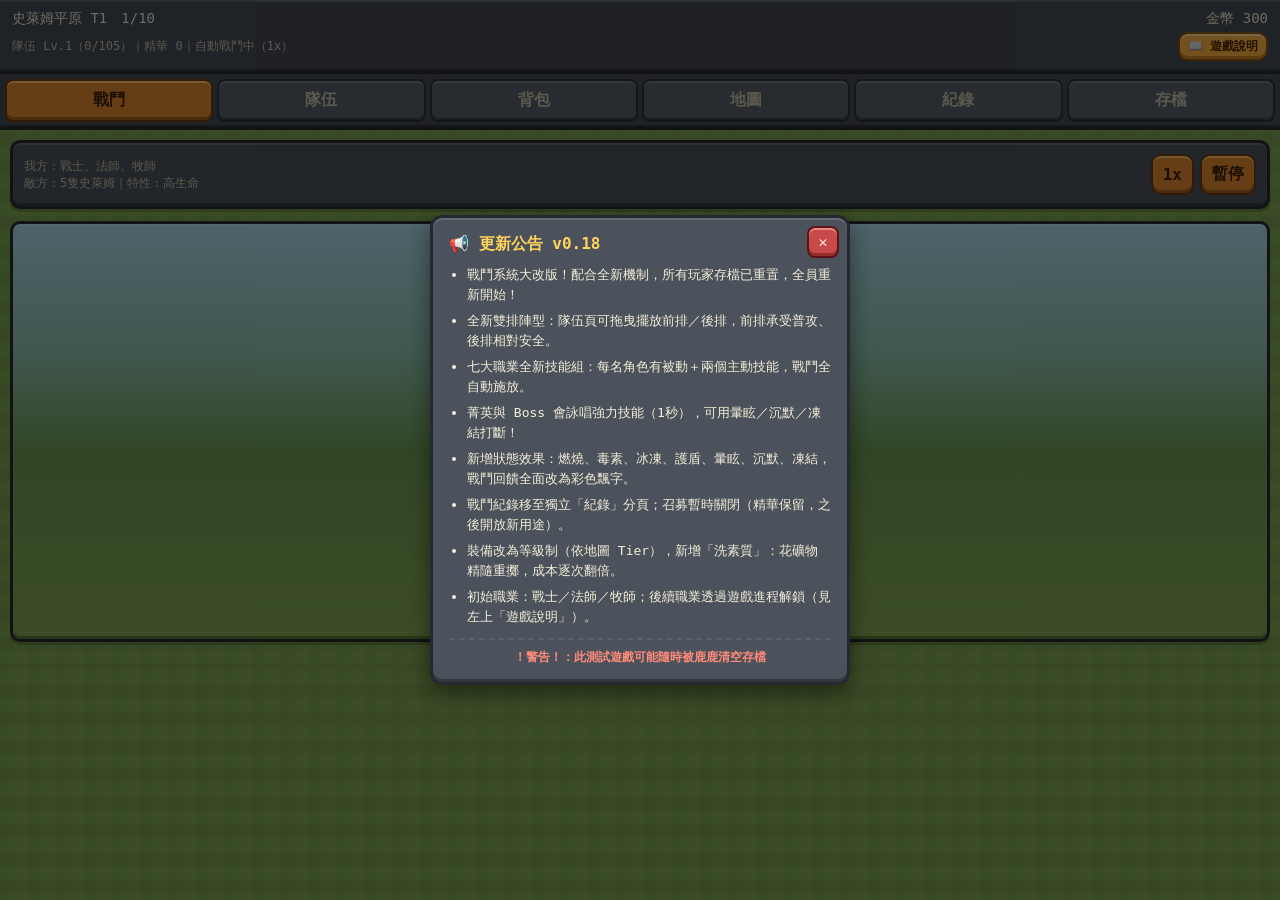
==== commit 77b94600: "v0.18 戰鬥系統大改版：雙排陣型、技能詠唱、隊伍等級（全員存檔重置） - 種族功能隱藏（資料保留），角色＝職業，共七職（新增薩滿） - 隊伍等級制：全隊共用等級，擊殺獲得經驗 - 雙排陣型：6 格" ====
--- a/index.html
+++ b/index.html
@@ -4,7 +4,7 @@
 <meta charset="UTF-8" />
 <meta name="viewport" content="width=device-width,initial-scale=1,viewport-fit=cover" />
 <title>ruru放置</title>
-<link rel="stylesheet" href="css/style.css?v=0.17">
+<link rel="stylesheet" href="css/style.css?v=0.18">
 </head>
 <body>
 <header>
@@ -12,8 +12,9 @@
     <div><span id="mapName">史萊姆平原</span> T<span id="tier">1</span>　<span id="stage">1</span>/10</div>
     <div>金幣 <span id="gold">0</span></div>
   </div>
-  <div class="subline">
-    世界周回 <span id="worldClear">0</span>｜英雄精華 <span id="essence">0</span>｜<span id="statusLine">自動戰鬥中</span>
+  <div class="subline row">
+    <div>隊伍 Lv.<span id="teamLevel">1</span>（<span id="teamExp">0</span>/<span id="teamExpNeed">0</span>）｜精華 <span id="essence">0</span>｜<span id="statusLine">自動戰鬥中</span></div>
+    <button id="helpBtn" class="btn mini primary">📖 遊戲說明</button>
   </div>
 </header>
 
@@ -22,7 +23,7 @@
   <button data-page="party">隊伍</button>
   <button data-page="bag">背包</button>
   <button data-page="maps">地圖</button>
-  <button data-page="summon">召募</button>
+  <button data-page="logs">紀錄</button>
   <button data-page="save">存檔</button>
 </nav>
 
@@ -31,7 +32,7 @@
   <div class="panel">
     <div class="row">
       <div>
-        <div>我方：<span id="partySummary"></span></div>
+        <div class="small">我方：<span id="partySummary"></span></div>
         <div class="small">敵方：<span id="enemySummary"></span></div>
       </div>
       <div class="wrap">
@@ -41,23 +42,23 @@
     </div>
   </div>
   <div class="panel scene" id="battleScene">
-    <div class="scene-row" id="enemyRow"></div>
+    <div class="scene-row" id="enemyBackRow"></div>
+    <div class="scene-row" id="enemyFrontRow"></div>
     <div class="scene-vs">— VS —</div>
-    <div class="scene-row" id="allyRow"></div>
+    <div class="scene-row" id="allyFrontRow"></div>
+    <div class="scene-row" id="allyBackRow"></div>
   </div>
-  <div class="log" id="battleLog"></div>
 </section>
 
 <section class="page" id="party">
   <div class="panel">
-    <div class="row"><strong>上陣隊伍</strong><span class="small">欄位 <span id="partySlots"></span></span></div>
-    <div id="partyList"></div>
+    <div class="row"><strong>上陣陣型</strong><span class="small">可上陣 <span id="fieldCount"></span> 人</span></div>
+    <div class="small" style="margin:6px 0">拖曳角色到格子擺放；上排＝前排（承受普攻）、下排＝後排。</div>
+    <div id="formationGrid"></div>
     <div id="equipPanel"></div>
-    <div id="resonanceBox" class="small"></div>
-    <div id="heroSlotBox" class="card small"></div>
   </div>
   <div class="panel">
-    <strong>已擁有角色</strong>
+    <strong>已解鎖職業</strong>
     <div id="rosterSortBar" class="small" style="margin:7px 0"></div>
     <div id="rosterList"></div>
   </div>
@@ -66,7 +67,7 @@
 <section class="page" id="bag">
   <div class="panel">
     <div class="row"><strong>裝備背包</strong><span class="small"><span id="bagCount"></span> 件｜礦物精隨 <span id="mineralCount">0</span></span></div>
-    <div class="small">裝備部位：頭、身體、腳部、主手、副手。套裝只取目前最高的 2／3／5 件效果。換裝請到「隊伍」頁；分解裝備可獲得礦物精隨（之後用於強化裝備）。</div>
+    <div class="small">裝備等級＝掉落時的地圖 Tier。「洗素質」花費礦物精隨重擲素質，成本逐次翻倍。</div>
     <div id="bagTools" class="small" style="margin:7px 0"></div>
     <div id="bagList"></div>
   </div>
@@ -79,18 +80,10 @@
   </div>
 </section>
 
-<section class="page" id="summon">
+<section class="page" id="logs">
   <div class="panel">
-    <strong>隨機召募</strong>
-    <p class="small">每次 100 金幣。重複角色分解為英雄精華 1。</p>
-    <div class="wrap">
-      <button id="summonBtn" class="btn primary">召募 1 次（100）</button>
-      <button id="summon10Btn" class="btn primary">召募 10 次（900）</button>
-    </div>
-    <hr>
-    <div class="small">英雄精華 <span id="essenceCount">0</span>／每 20 精華可指定換取 1 名尚未擁有的隨機角色。</div>
-    <button id="essenceBtn" class="btn" style="margin-top:6px">精華交換（20 精華）</button>
-    <div id="summonResult" style="margin-top:10px"></div>
+    <strong>戰鬥紀錄</strong>
+    <div class="log" id="battleLog" style="margin-top:8px;height:60vh"></div>
   </div>
 </section>
 
@@ -106,7 +99,7 @@
     <textarea id="saveText" style="margin-top:10px;width:100%;height:180px;background:#090b0c;color:#ddd;border:1px solid #555"></textarea>
   </div>
   <details class="panel">
-    <summary>查看內嵌資料 JSON</summary>
+    <summary>查看遊戲資料 JSON</summary>
     <pre id="dataPreview" style="white-space:pre-wrap;font-size:11px"></pre>
   </details>
 </section>
@@ -121,21 +114,27 @@
   </div>
 </div>
 
+<div id="infoModal" class="modal-mask" hidden>
+  <div class="modal">
+    <button class="modal-x" onclick="game.ui.closeInfo()" aria-label="關閉">✕</button>
+    <strong class="accent" id="infoTitle"></strong>
+    <ul id="infoBody"></ul>
+  </div>
+</div>
 
-
-<script src="js/util.js?v=0.17"></script>
-<script src="js/config.js?v=0.17"></script>
-<script src="js/data.js?v=0.17"></script>
-<script src="js/art.js?v=0.17"></script>
-<script src="js/sprites.js?v=0.17"></script>
-<script src="js/characters.js?v=0.17"></script>
-<script src="js/save.js?v=0.17"></script>
-<script src="js/stats.js?v=0.17"></script>
-<script src="js/equipment.js?v=0.17"></script>
-<script src="js/summon.js?v=0.17"></script>
-<script src="js/battle.js?v=0.17"></script>
-<script src="js/battle-view.js?v=0.17"></script>
-<script src="js/ui.js?v=0.17"></script>
-<script src="js/main.js?v=0.17"></script>
+<script src="js/util.js?v=0.18"></script>
+<script src="js/config.js?v=0.18"></script>
+<script src="js/data.js?v=0.18"></script>
+<script src="js/skills.js?v=0.18"></script>
+<script src="js/art.js?v=0.18"></script>
+<script src="js/sprites.js?v=0.18"></script>
+<script src="js/characters.js?v=0.18"></script>
+<script src="js/save.js?v=0.18"></script>
+<script src="js/stats.js?v=0.18"></script>
+<script src="js/equipment.js?v=0.18"></script>
+<script src="js/battle.js?v=0.18"></script>
+<script src="js/battle-view.js?v=0.18"></script>
+<script src="js/ui.js?v=0.18"></script>
+<script src="js/main.js?v=0.18"></script>
 </body>
-</html>+</html>
--- a/css/style.css
+++ b/css/style.css
@@ -101,6 +101,32 @@
 input[type=checkbox]{width:auto;accent-color:#e08a2e;transform:scale(1.25);margin:0 4px 0 0;vertical-align:middle}
 .picklabel{margin-right:8px;white-space:nowrap;cursor:pointer}
 .sortbar{display:flex;align-items:center;gap:6px;flex-wrap:wrap}
+/* 陣型六格（上排前排、下排後排） */
+.formation{display:grid;grid-template-columns:repeat(3,1fr);gap:8px;margin-top:8px}
+.fslot{min-height:96px;border:2px dashed #6e7683;border-radius:10px;background:#3d434b;display:flex;flex-direction:column;align-items:center;justify-content:center;gap:2px;padding:6px;position:relative}
+.fslot.filled{border-style:solid;border-color:#8b794a;background:#4a4636}
+.fslot.dragover{border-color:var(--accent);background:#55503a}
+.fslot .fx{position:absolute;top:2px;right:4px;background:none;border:0;color:var(--bad);font-weight:700;box-shadow:none;padding:2px;cursor:pointer}
+.fslot .fname{font-size:11px;color:var(--text)}
+.rowlabel{font-size:11px;color:var(--muted);margin:8px 0 2px}
+.dragchar{cursor:grab}
+/* 詠唱條與護盾 */
+.unit .ucast{height:4px;background:#2c3036cc;border:1px solid #22252b;border-radius:2px;margin:2px 10px 0;overflow:hidden;visibility:hidden}
+.unit .ucastfill{height:100%;background:linear-gradient(90deg,#ffd166,#ff8c42)}
+.unit .uhp{position:relative}
+.unit .ushield{position:absolute;left:0;top:0;height:100%;background:rgba(255,255,255,.65);width:0;z-index:2;border-radius:2px}
+.unit .uhpfill{position:relative;z-index:1}
+/* 彩色戰鬥飄字（pixel 風） */
+.dmg.hurt{color:#ff6b6b}
+.dmg.crit{color:#ff4040;font-size:17px;text-shadow:-1px -1px 0 #fff,1px -1px 0 #fff,-1px 1px 0 #fff,1px 1px 0 #fff,0 1px 2px #000}
+.dmg.heal{color:#8fe3a5}
+.dmg.burn{background:linear-gradient(180deg,#ffd166,#ff5f2e);-webkit-background-clip:text;background-clip:text;color:transparent;text-shadow:none;filter:drop-shadow(0 1px 1px #000)}
+.dmg.poison{background:linear-gradient(180deg,#d9a6ff,#8a4fb0);-webkit-background-clip:text;background-clip:text;color:transparent;text-shadow:none;filter:drop-shadow(0 1px 1px #000)}
+.dmg.ice{background:linear-gradient(180deg,#dff4ff,#5a9de0);-webkit-background-clip:text;background-clip:text;color:transparent;text-shadow:none;filter:drop-shadow(0 1px 1px #000)}
+.dmg.control{color:#ffd35c;font-size:12px}
+.dmg.skillname{color:#fff;font-size:11px;background:#00000088;padding:1px 4px;border-radius:4px}
+.dmg.block{color:#e8ecef;font-size:12px}
+.dmg.interrupt{color:#ff9c9c;font-size:12px;font-weight:700}
 .modal-mask{position:fixed;inset:0;background:rgba(0,0,0,.55);z-index:100;display:flex;align-items:center;justify-content:center;padding:20px}
 .modal-mask[hidden]{display:none}
 .modal{position:relative;background:var(--panel);border:3px solid var(--line);border-radius:12px;box-shadow:inset 0 2px 0 var(--bevel-hi),inset 0 -3px 0 var(--bevel-lo),0 8px 24px rgba(0,0,0,.45);padding:16px;max-width:420px;width:100%;max-height:80vh;overflow:auto;animation:modalIn .3s cubic-bezier(.25,.9,.35,1.2)}
